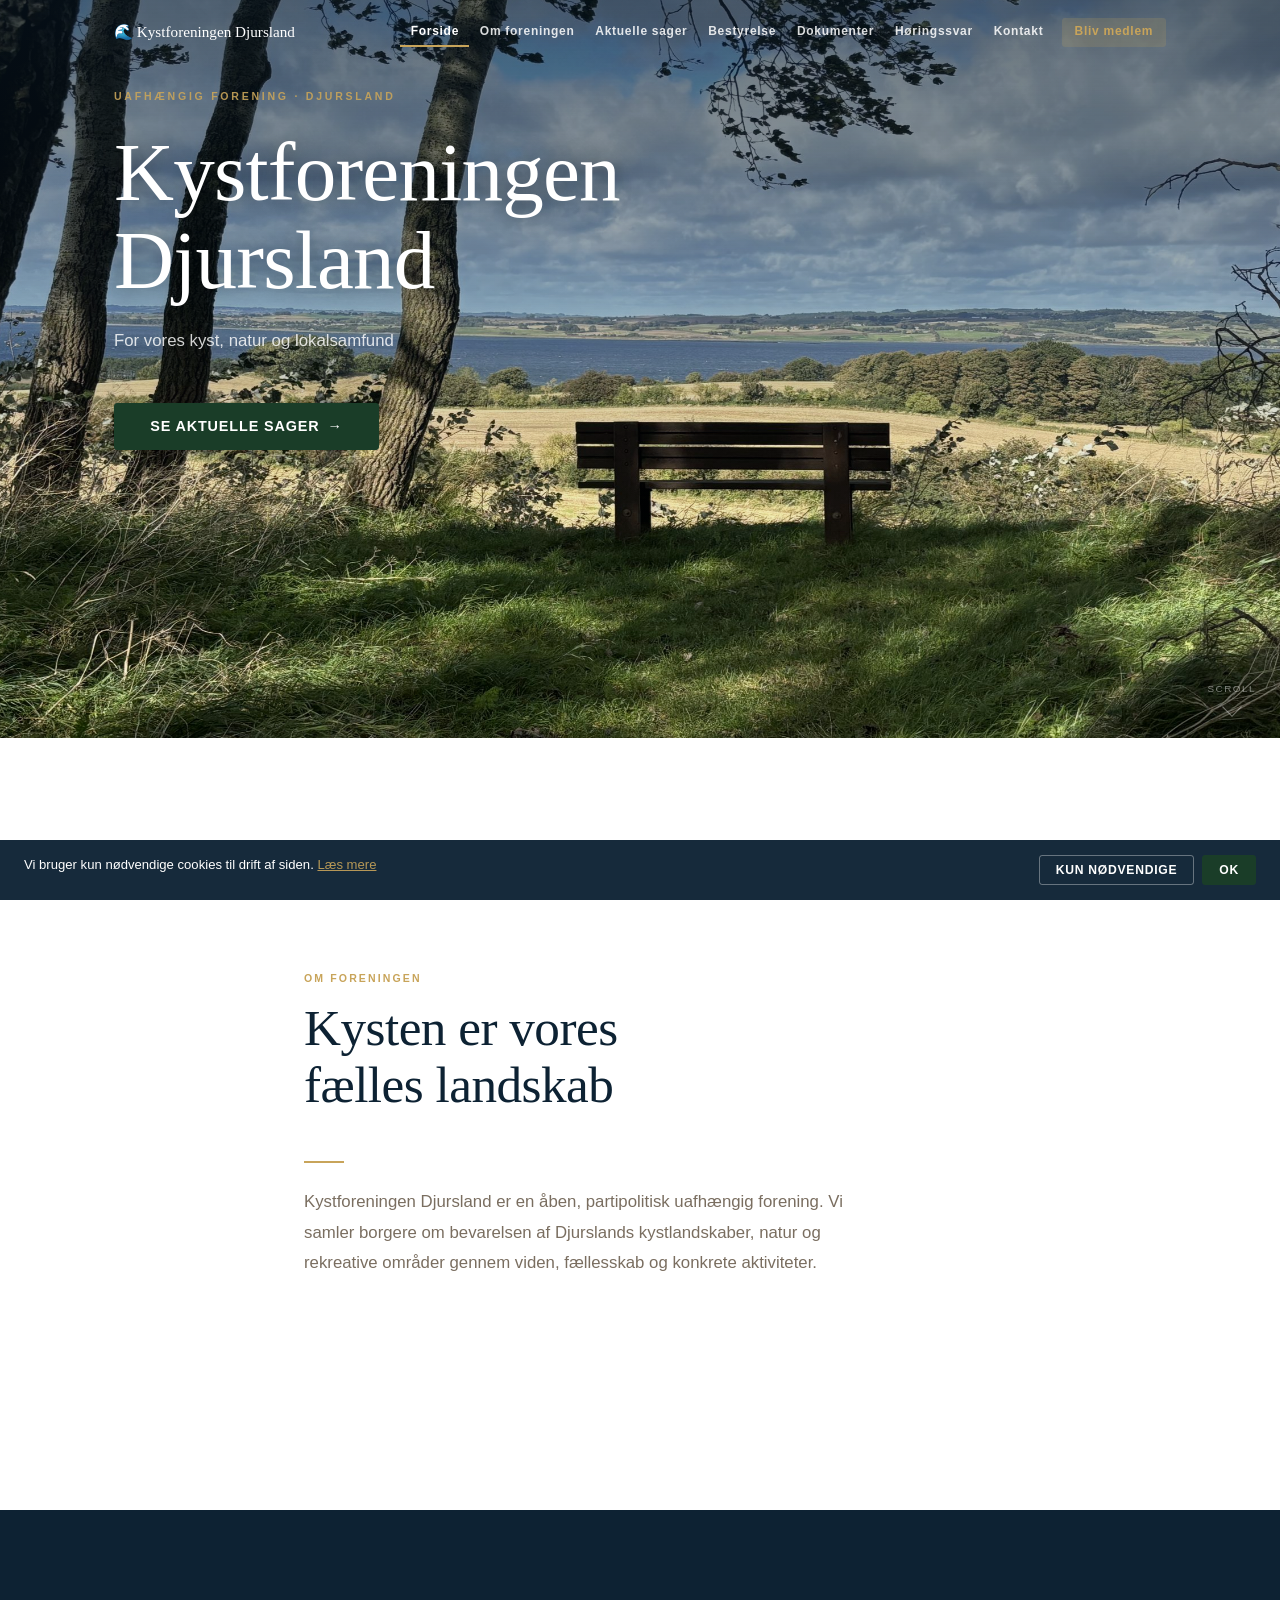
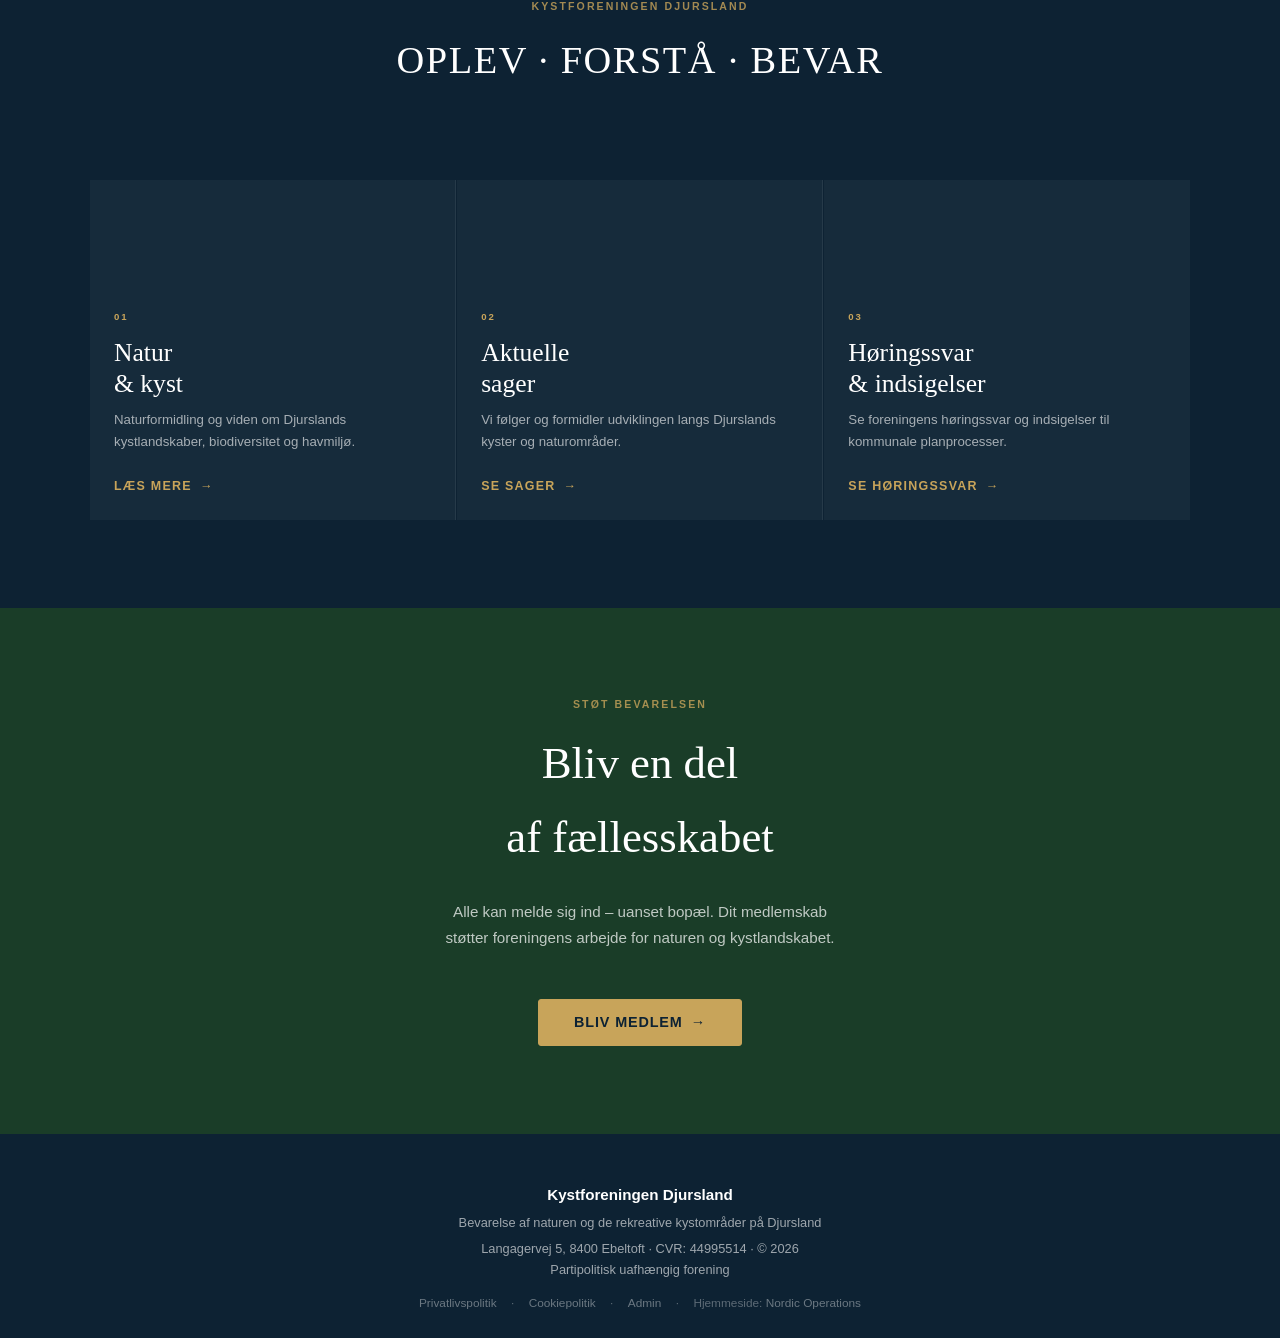
==== rc55/index.html @ f4994dec "Add files via upload" ====
<!DOCTYPE html>
<html lang="da">
<head>
  <meta charset="UTF-8">
  <meta name="viewport" content="width=device-width, initial-scale=1.0">
  <title>Kystforeningen Djursland – Bevar Djurslands kyster</title>
  <meta name="description" content="Kystforeningen Djursland arbejder for at bevare naturen og de rekreative kystområder på Djursland gennem folkeoplysning, fællesskab og konkrete aktiviteter.">
  <meta name="theme-color" content="#0d2233">
  <link rel="manifest" href="./manifest.json">
  <link rel="apple-touch-icon" href="./assets/icons/icon-192.png">
  <meta name="apple-mobile-web-app-capable" content="yes">
  <meta name="apple-mobile-web-app-status-bar-style" content="black-translucent">
  <meta name="apple-mobile-web-app-title" content="Kystforeningen">
  <meta property="og:title" content="Kystforeningen Djursland">
  <meta property="og:description" content="Bevarelse af naturen og de rekreative kystområder på Djursland">
  <meta property="og:image" content="assets/hero-kyst.jpg">
  <meta property="og:type" content="website">
  <script src="https://cdn.jsdelivr.net/npm/@supabase/supabase-js@2"></script>
  <link rel="stylesheet" href="css/styles.css">
</head>
<body>

<!-- UPDATE BANNER -->
<div id="update-banner" style="display:none;" role="alert" aria-live="polite">
  🔄 En ny version er klar –
  <button id="update-now" class="btn btn-sm btn-navy" style="padding:.3rem .8rem;margin-left:.4rem;">Opdater nu</button>
</div>

<!-- DEBUG BAR (kun DEBUG_MODE = true) -->
<div id="config-warn" style="display:none;" aria-hidden="true"></div>

<!-- ════════════════════════════════════════════
     NAVIGATION
════════════════════════════════════════════ -->
<nav id="nav" role="navigation" aria-label="Primær navigation">
  <div class="nav-inner">
    <a href="#" class="nav-logo" id="nav-logo" aria-label="Kystforeningen Djursland – forside">
      🌊 Kystforeningen Djursland
    </a>
    <ul id="nav-links" role="list">
      <li><button class="nav-btn" data-page="forside">Forside</button></li>
      <li><button class="nav-btn" data-page="om">Om foreningen</button></li>
      <li><button class="nav-btn" data-page="sager">Aktuelle sager</button></li>
      <li><button class="nav-btn" data-page="bestyrelse">Bestyrelse</button></li>
      <li><button class="nav-btn" data-page="gf">Dokumenter</button></li>
      <li><button class="nav-btn" data-page="hoeringssvar">Høringssvar</button></li>
      <li><button class="nav-btn" data-page="kontakt">Kontakt</button></li>
      <li><button class="nav-btn" data-page="medlem" style="margin-left:.5rem;background:rgba(200,164,90,.18);color:var(--c-gold);border-radius:3px;padding:.4rem .8rem;">Bliv medlem</button></li>
    </ul>
    <button class="hamburger" id="hamburger" aria-label="Åbn menu" aria-expanded="false">
      <span></span><span></span><span></span>
    </button>
  </div>
</nav>

<!-- ════════════════════════════════════════════
     FORSIDE
════════════════════════════════════════════ -->
<div id="page-forside" class="page active">

  <!-- HERO -->
  <section class="hero" aria-labelledby="hero-h1">
    <div class="hero-bg" role="img"
         aria-label="Bænk med udsigt over Randers Fjord og kystlandskabet på Djursland"></div>
    <div class="hero-overlay"></div>

    <div class="hero-content mw">
      <p class="hero-eyebrow">Uafhængig forening · Djursland</p>
      <h1 id="hero-h1" class="hero-title">
        <span>Kystforeningen</span>
        <span>Djursland</span>
      </h1>
      <p class="hero-sub">For vores kyst, natur og lokalsamfund</p>
      <div class="hero-cta">
        <button class="btn btn-primary btn-lg" data-goto="sager">
          Se aktuelle sager <span class="arrow">→</span>
        </button>
      </div>
    </div>

    <button class="hero-scroll-hint" id="hero-scroll" aria-label="Scroll ned">
      <span>Scroll</span>
      <div class="hero-scroll-chevron"></div>
    </button>
  </section>

  <!-- INTRO -->
  <section id="intro" aria-labelledby="intro-h2">
    <div class="mw-sm" style="padding: var(--sp-xl) var(--sp-md);">
      <p class="section-label">Om foreningen</p>
      <h2 id="intro-h2" class="intro-statement">
        Kysten er vores<br>fælles landskab
      </h2>
      <div class="section-rule"></div>
      <p class="intro-text">
        Kystforeningen Djursland er en åben, partipolitisk uafhængig forening.
        Vi samler borgere om bevarelsen af Djurslands kystlandskaber, natur og rekreative områder
        gennem viden, fællesskab og konkrete aktiviteter.
      </p>
    </div>
  </section>

  <!-- MØRKEBLÅ SEKTION: OPLEV · FORSTÅ · BEVAR -->
  <section class="dark-section" aria-label="Hvad vi tilbyder">
    <div class="dark-section-hdr">
      <p class="section-label">Kystforeningen Djursland</p>
      <div class="dark-tagline">OPLEV · FORSTÅ · BEVAR</div>
    </div>
    <div class="dark-frames">
      <div class="dark-frame" role="button" tabindex="0" data-goto="om"
           aria-label="Læs om natur og kyst">
        <div class="dark-frame-body">
          <div class="dark-frame-num">01</div>
          <div class="dark-frame-title">Natur<br>& kyst</div>
          <div class="dark-frame-text">
            Naturformidling og viden om Djurslands kystlandskaber, biodiversitet og havmiljø.
          </div>
          <div class="dark-frame-arrow">Læs mere</div>
        </div>
      </div>
      <div class="dark-frame" role="button" tabindex="0" data-goto="sager"
           aria-label="Aktuelle sager">
        <div class="dark-frame-body">
          <div class="dark-frame-num">02</div>
          <div class="dark-frame-title">Aktuelle<br>sager</div>
          <div class="dark-frame-text">
            Vi følger og formidler udviklingen langs Djurslands kyster og naturområder.
          </div>
          <div class="dark-frame-arrow">Se sager</div>
        </div>
      </div>
      <div class="dark-frame" role="button" tabindex="0" data-goto="hoeringssvar"
           aria-label="Høringssvar og indsigelser">
        <div class="dark-frame-body">
          <div class="dark-frame-num">03</div>
          <div class="dark-frame-title">Høringssvar<br>& indsigelser</div>
          <div class="dark-frame-text">
            Se foreningens høringssvar og indsigelser til kommunale planprocesser.
          </div>
          <div class="dark-frame-arrow">Se høringssvar</div>
        </div>
      </div>
    </div>
  </section>

  <!-- MEDLEMS-CTA -->
  <section class="member-cta" aria-labelledby="cta-h2">
    <div class="mw-xs">
      <p class="section-label">Støt bevarelsen</p>
      <h2 id="cta-h2" class="member-cta-title">
        Bliv en del<br>af fællesskabet
      </h2>
      <p class="member-cta-text">
        Alle kan melde sig ind – uanset bopæl.
        Dit medlemskab støtter foreningens arbejde for naturen og kystlandskabet.
      </p>
      <button class="btn btn-gold btn-lg" data-goto="medlem">
        Bliv medlem <span class="arrow">→</span>
      </button>
    </div>
  </section>

</div><!-- /page-forside -->

<!-- ════════════════════════════════════════════
     OM FORENINGEN
════════════════════════════════════════════ -->
<div id="page-om" class="page">
  <div class="page-hero">
    <div class="mw">
      <p class="section-label">Hvem er vi</p>
      <h1 class="page-hero-title">Om foreningen</h1>
    </div>
  </div>
  <div class="page-body">
    <div class="mw">
      <p style="max-width:640px;font-size:1rem;color:var(--c-stone);line-height:1.8;margin-bottom:var(--sp-lg);">
        Kystforeningen Djursland er en partipolitisk uafhængig forening.
        Vi arbejder for bevarelse af naturværdier, kystlandskaber og rekreative muligheder
        på Djursland — gennem oplysning, aktiviteter og åben dialog med borgerne.
      </p>
      <div style="background:var(--c-cream);padding:var(--sp-md) var(--sp-lg);margin-bottom:var(--sp-xl);border-left:3px solid var(--c-gold);max-width:440px;">
        <div style="font-size:.66rem;letter-spacing:.16em;text-transform:uppercase;color:var(--c-gold);font-weight:700;margin-bottom:.6rem;">Stamoplysninger</div>
        <div style="font-size:.88rem;color:var(--c-ink);line-height:1.9;">
          <strong>CVR:</strong> 44995514<br>
          <strong>Adresse:</strong> Langagervej 5, 8400 Ebeltoft<br>
          <strong>Hjemsted:</strong> Syddjurs Kommune<br>
          <strong>Stiftet:</strong> 25. juli 2024
        </div>
      </div>
      <div class="om-pillars">
        <div class="om-pillar">
          <div class="om-pillar-icon">🎯</div>
          <h4>Formål</h4>
          <p>Bevare naturen og kystlandskaberne til glæde for nuværende og kommende generationer.</p>
        </div>
        <div class="om-pillar">
          <div class="om-pillar-icon">📚</div>
          <h4>Folkeoplysning</h4>
          <p>Foredrag, vandringer, borgermøder og formidling af viden om natur, miljø og planlægning.</p>
        </div>
        <div class="om-pillar">
          <div class="om-pillar-icon">👥</div>
          <h4>Fællesskab</h4>
          <p>Åben for alle borgere. Stemmeret og indflydelse på generalforsamlingen.</p>
        </div>
        <div class="om-pillar">
          <div class="om-pillar-icon">⚖️</div>
          <h4>Uafhængig</h4>
          <p>Ingen partipolitiske eller kommercielle bindinger. Vi taler naturens og borgernes sag.</p>
        </div>
        <div class="om-pillar">
          <div class="om-pillar-icon">🤝</div>
          <h4>Borgerinddragelse</h4>
          <p>Vi formidler om planprocesser og inddrager borgerne i demokratisk dialog.</p>
        </div>
        <div class="om-pillar">
          <div class="om-pillar-icon">🌿</div>
          <h4>Naturformidling</h4>
          <p>Vi formidler viden om Djurslands kystlandskaber, biodiversitet og havmiljø.</p>
        </div>
      </div>
    </div>
  </div>
</div>

<!-- ════════════════════════════════════════════
     AKTIVITETER
════════════════════════════════════════════ -->
<div id="page-aktiviteter" class="page">
  <div class="page-hero">
    <div class="mw">
      <p class="section-label">Hvad sker der</p>
      <h1 class="page-hero-title">Aktiviteter</h1>
    </div>
  </div>
  <div class="page-body">
    <div class="mw-sm">
      <p style="font-size:.88rem;color:var(--c-muted);margin-bottom:var(--sp-lg);">
        Alle arrangementer er åbne for medlemmer og interesserede borgere.
        Tilmelding ikke nødvendig, medmindre andet er angivet.
      </p>
      <div class="ak-list" id="ak-list">
        <p class="text-muted">Henter aktiviteter…</p>
      </div>
    </div>
  </div>
</div>

<!-- ════════════════════════════════════════════
     AKTUELLE SAGER
════════════════════════════════════════════ -->
<div id="page-sager" class="page">
  <div class="page-hero">
    <div class="mw">
      <p class="section-label">Vi følger sagerne</p>
      <h1 class="page-hero-title">Aktuelle sager</h1>
    </div>
  </div>
  <div class="page-body">
    <div class="mw">
      <div class="sag-note" role="note">
        Vi formidler offentligt tilgængeligt materiale om sager der berører Djurslands
        kyster og natur. Foreningen er ikke kampagneorganisation – vi oplyser og inddrager borgerne.
      </div>

      <!-- DE TRE SAGER -->
      <div class="sag-grid-3" id="sag-grid">

        <!-- SAG 1: VOSNÆS -->
        <div class="sag-kort-3">
          <img class="sag-kort-img" src="assets/vosnæs-vindmoeller.jpg"
               alt="Luftfoto af vindmøller langs kysten ved Djursland – Vosnæs-sagen">
          <div class="sag-kort-3-body">
            <div class="sag-status-badge">Igangværende</div>
            <h3>Vosnæs – vindmøller ved kysten</h3>
            <p>Planer om opstilling af kæmpevindmøller ved Vosnæs berører kystlandskabet og udsigten fra land og hav.</p>
            <button class="btn-laes-sag" data-sag="vosnæs" aria-expanded="false">Læs hele sagen</button>
          </div>
          <div class="sag-detalje" id="sag-vosnæs">
            <div class="sag-tabs" role="tablist">
              <button class="sag-tab aktiv" data-tab="vosnæs-baggrund">Baggrund</button>
              <button class="sag-tab" data-tab="vosnæs-nyt">Seneste nyt</button>
              <button class="sag-tab" data-tab="vosnæs-arbejde">Vores arbejde</button>
              <button class="sag-tab" data-tab="vosnæs-dok">Dokumenter</button>
              <button class="sag-tab" data-tab="vosnæs-presse">Presse</button>
              <button class="sag-tab" data-tab="vosnæs-kom">Kommunale kilder</button>
            </div>
            <div class="sag-tab-panel aktiv" id="vosnæs-baggrund">
              <p>Syddjurs Kommune behandler planerne om opstilling af nye kæmpevindmøller ved Ebeltoft Færgehavn og i det kystnære område ved Vosnæs på Djursland. Møllerne er planlagt til at være 150 meter høje og vil ændre kystlandskabets karakter markant.</p>
              <p>Planerne er en del af Kommuneplan 2024 og berører punkt 1.1.T2, som reserverer arealer til tekniske anlæg i det kystnære område.</p>
            </div>
            <div class="sag-tab-panel" id="vosnæs-nyt">
              <div class="sag-nyt-item">
                <span class="sag-nyt-dato">22. oktober 2026</span>
                <strong>Minister ophæver Syddjurs' planveto – Aarhus kan vedtage vindmølleplan</strong>
                <p>Minister for byer og landdistrikter Signe Munk (SF) har truffet afgørelse i sagen om planveto mod Aarhus Kommunes lokalplan for vindmøller ved Vosnæs. Ministeren ophæver Syddjurs Kommunes veto og åbner dermed for, at Aarhus kan vedtage lokalplanen. Borgmester Michael Harregaard Stegger (S, Syddjurs) betegner afgørelsen som "dybt skuffende" og oplyser, at kommunen vil vurdere sine videre muligheder. Kilde: <a href="https://dinavis.dk/politik/ECE19762672/minister-har-afgjort-betaendt-sag-om-150-meter-hoeje-vindmoeller-ved-kommunegraense/" target="_blank" rel="noopener">Din Avis, 22. oktober 2026</a></p>
              </div>
              <div class="sag-nyt-item">
                <span class="sag-nyt-dato">Marts 2026</span>
                <strong>Ministerens afgørelse udskudt på ubestemt tid</strong>
                <p>Energi-, byer- og landdistriktsminister Morten Dahlin (V) skulle efter planen have truffet afgørelse i plan-veto-sagen efter vinterferien 2026. Afgørelsen blev udskudt på ubestemt tid, fordi et folketingsvalg blev udskrevet. Sagen overgik til den nye minister efter regeringsskiftet.</p>
              </div>
              <div class="sag-nyt-item">
                <span class="sag-nyt-dato">August 2025</span>
                <strong>784 høringssvar – behandling afventer politisk behandling</strong>
                <p>Den offentlige høring om Lokalplan 1237 afsluttedes den 14. august 2025 med 784 indsendte svar. Teknik og Miljø (Aarhus) har udarbejdet et resumé, men offentliggørelse afventer, at politikerne har haft sagen til behandling.</p>
              </div>
              <div class="sag-nyt-item">
                <span class="sag-nyt-dato">Juli 2025</span>
                <strong>Syddjurs Kommune nedlægger planveto</strong>
                <p>Syddjurs Kommune nedlagde i juli 2025 veto mod Aarhus Kommunes lokalplan for vindmøllerne ved Vosnæs. Vetoretten medfører, at sagen skal afgøres af ministeren for by og landdistrikter. Kommunerne afholdt mæglingsmøde, men nåede ikke til enighed.</p>
              </div>
              <p style="font-size:.82rem;color:var(--c-muted);margin-top:var(--sp-sm);border-left:3px solid var(--c-gold);padding-left:.75rem;">
                Kilde: <a href="https://deltag.aarhus.dk/project/vindmoeller-ved-vosnaes" target="_blank" rel="noopener">Aarhus Kommune – Deltag</a> · <a href="https://dinavis.dk/samfund/ECE19076668/valget-udskyder-afgoerelse-i-betaendt-vindmoellekrig-paa-ubestemt-tid/" target="_blank" rel="noopener">Din Avis, 5. marts 2026</a> · <a href="https://dinavis.dk/politik/ECE19762672/minister-har-afgjort-betaendt-sag-om-150-meter-hoeje-vindmoeller-ved-kommunegraense/" target="_blank" rel="noopener">Din Avis, 22. oktober 2026</a>
              </p>
            </div>
            <div class="sag-tab-panel" id="vosnæs-arbejde">
              <p>Kystforeningen Djursland indsendte høringssvar i januar 2025 med indsigelse mod de planlagte vindmøller ved Ebeltoft Færgehavn. Vi argumenterede for, at de høje møller vil ødelægge det åbne kystlandskab og forringe de rekreative og visuelle kvaliteter i området.</p>
            </div>
            <div class="sag-tab-panel" id="vosnæs-dok">
              <h4>Høringssvar</h4>
              <a href="assets/documents/hoeringssvar/hoeringssvar-vindmoeller-faergehavnen-2025.pdf"
                 target="_blank" rel="noopener" class="dok-row" style="border:1px solid var(--c-border);margin-bottom:.4rem;">
                <span class="icon">📋</span>
                <div class="info"><strong>Høringssvar – Kæmpevindmøller ved Ebeltoft Færgehavn</strong><span>Januar 2025 · Kommuneplan 2024</span></div>
                <span class="dl">⬇</span>
              </a>
            </div>
            <div class="sag-tab-panel" id="vosnæs-presse">
              <p style="font-size:.78rem;color:var(--c-muted);margin-bottom:var(--sp-sm);border-left:3px solid var(--c-border);padding-left:.75rem;">Artiklerne herunder er eksterne mediers egne tekster og repræsenterer ikke Kystforeningens holdning.</p>
              <a href="https://dinavis.dk/politik/ECE19762672/minister-har-afgjort-betaendt-sag-om-150-meter-hoeje-vindmoeller-ved-kommunegraense/" target="_blank" rel="noopener" class="presse-kort">
                <div class="presse-kilde">Din Avis · 22. oktober 2026</div>
                <div class="presse-overskrift">Minister har afgjort betændt sag om 150 meter høje vindmøller ved kommunegrænse</div>
                <div class="presse-beskr">Signe Munk (SF) ophæver Syddjurs Kommunes planveto. Aarhus kan nu vedtage lokalplan for vindmøller ved Vosnæs. Borgmester Michael Harregaard Stegger (S) er dybt skuffet og vurderer videre muligheder.</div>
                <div class="presse-laes">Læs artiklen hos Din Avis ↗</div>
              </a>
              <a href="https://dinavis.dk/debat/ECE19763418/taet-paa-dig-lige-nu/" target="_blank" rel="noopener" class="presse-kort">
                <div class="presse-kilde">Din Avis – Debatindlæg · 23. oktober 2026</div>
                <div class="presse-overskrift">Venstre efter Vosnæs-udmelding: »Det er menneskers hjem og lokalsamfund, der bliver ødelagt«</div>
                <div class="presse-beskr">Jørgen Rosengren (V) citerer Gert Bjerregaard i reaktion på ministerens ophævelse af planvetoen. <em>(Artiklen kan kræve abonnement.)</em></div>
                <div class="presse-laes">Læs debatindlægget hos Din Avis ↗</div>
              </a>
              <a href="https://dinavis.dk/debat/ECE19763125/ministeren-har-tilsidesat-syddjurs-aarhus-kan-stadig-sige-nej/" target="_blank" rel="noopener" class="presse-kort">
                <div class="presse-kilde">Din Avis – Debatindlæg · Oktober 2026</div>
                <div class="presse-overskrift">Ministeren har tilsidesat Syddjurs – Aarhus kan stadig sige nej</div>
                <div class="presse-laes">Læs debatindlægget hos Din Avis ↗</div>
              </a>
              <a href="https://dinavis.dk/samfund/ECE19765492/minister-reagerer-paa-kritik-af-vindmoelleafgoerelse-kan-ikke-goere-alle-tilfredse/" target="_blank" rel="noopener" class="presse-kort">
                <div class="presse-kilde">Din Avis · Oktober 2026</div>
                <div class="presse-overskrift">Minister reagerer på kritik af vindmølleafgørelse: Kan ikke gøre alle tilfredse</div>
                <div class="presse-laes">Læs artiklen hos Din Avis ↗</div>
              </a>
              <a href="https://dinavis.dk/debat/ECE19767306/vi-skal-vaelge-de-rigtige-steder-til-groen-energi/" target="_blank" rel="noopener" class="presse-kort">
                <div class="presse-kilde">Din Avis – Debatindlæg · Oktober 2026</div>
                <div class="presse-overskrift">Vi skal vælge de rigtige steder til grøn energi</div>
                <div class="presse-laes">Læs debatindlægget hos Din Avis ↗</div>
              </a>
              <a href="https://dinavis.dk/debat/ECE19767316/studstrupvaerket-og-hoejhuse-er-ok-men-tre-vindmoeller-er-for-meget/" target="_blank" rel="noopener" class="presse-kort">
                <div class="presse-kilde">Din Avis – Debatindlæg · Oktober 2026</div>
                <div class="presse-overskrift">Studstrupværket og højhuse er ok, men tre vindmøller er for meget</div>
                <div class="presse-laes">Læs debatindlægget hos Din Avis ↗</div>
              </a>
              <a href="https://dinavis.dk/debat/ECE19644723/praemissen-er-brudt-nu-kan-aarhus-afslutte-17-aars-vindmoellekonflikt/" target="_blank" rel="noopener" class="presse-kort">
                <div class="presse-kilde">Din Avis – Debatindlæg · Oktober 2026</div>
                <div class="presse-overskrift">Præmissen er brudt – nu kan Aarhus afslutte 17 års vindmøllekonflikt</div>
                <div class="presse-laes">Læs debatindlægget hos Din Avis ↗</div>
              </a>
              <a href="https://dinavis.dk/politik/ECE19140264/naar-vindmoeller-bliver-valgkampsvaluta-i-slutspurten/" target="_blank" rel="noopener" class="presse-kort">
                <div class="presse-kilde">Din Avis · Oktober 2026</div>
                <div class="presse-overskrift">Når vindmøller bliver valgkampsvaluta i slutspurten</div>
                <div class="presse-laes">Læs artiklen hos Din Avis ↗</div>
              </a>
            </div>
            <div class="sag-tab-panel" id="vosnæs-kom">
              <p style="font-size:.84rem;color:var(--c-muted);margin-bottom:var(--sp-sm);">
                Officielle kommunale og myndighedskilder om planerne for vindmøller ved Vosnæs/Ebeltoft Færgehavn.
              </p>
              <a href="https://aabendagsorden.syddjurs.dk"
                 target="_blank" rel="noopener" class="presse-kort" style="border-color:var(--c-ocean);">
                <div class="presse-kilde" style="color:var(--c-ocean);">Syddjurs Kommune</div>
                <div class="presse-overskrift">Åben Indsigt – politiske dagsordener og referater</div>
                <div class="presse-beskr">Kommunens åbne portal med dagsordener, referater og bilag fra byråd og udvalg, herunder behandling af vindmøllesagen.</div>
                <div class="presse-laes">Gå til Åben Indsigt ↗</div>
              </a>
              <a href="https://www.syddjurs.dk/politik-og-indflydelse/hoeringer-og-afgoerelser"
                 target="_blank" rel="noopener" class="presse-kort" style="border-color:var(--c-ocean);">
                <div class="presse-kilde" style="color:var(--c-ocean);">Syddjurs Kommune</div>
                <div class="presse-overskrift">Høringer og afgørelser</div>
                <div class="presse-beskr">Kommunens høringsportal med offentlige høringer, herunder Kommuneplan 2024 og vindmølleplanen (punkt 1.1.T2).</div>
                <div class="presse-laes">Gå til høringer ↗</div>
              </a>
            </div>
          </div>
        </div>

        <!-- SAG 2: DRÅBY -->
        <div class="sag-kort-3">
          <img class="sag-kort-img" src="assets/draaby-sommerhus.jpg"
               alt="Luftfoto af stort moderne sommerhus i klitter ved kysten – Dråby, Djursland">
          <div class="sag-kort-3-body">
            <div class="sag-status-badge">Under behandling</div>
            <h3>Dråby – sommerhusområde og store sommerhuse</h3>
            <p>Et nyt sommerhusområde med op til 108 store partyhuse ved Dråby strand rejser spørgsmål om trafik, adgang og kystpåvirkning.</p>
            <button class="btn-laes-sag" data-sag="draby" aria-expanded="false">Læs hele sagen</button>
          </div>
          <div class="sag-detalje" id="sag-draby">
            <div class="sag-tabs" role="tablist">
              <button class="sag-tab aktiv" data-tab="draby-baggrund">Baggrund</button>
              <button class="sag-tab" data-tab="draby-nyt">Seneste nyt</button>
              <button class="sag-tab" data-tab="draby-arbejde">Vores arbejde</button>
              <button class="sag-tab" data-tab="draby-presse">Presse</button>
              <button class="sag-tab" data-tab="draby-kom">Kommunale kilder</button>
            </div>
            <div class="sag-tab-panel aktiv" id="draby-baggrund">
              <p>Der er planer om et nyt sommerhusområde ved Dråby strand syd for Ebeltoft med op til 108 store sommerhuse – i folkemunde kaldet "partyhuse" på grund af størrelsen. Husene forventes at ligge i op til to etager og har en størrelse, der langt overstiger det typiske sommerhus.</p>
              <p>Sagen rejser spørgsmål om trafikbelastning på de smalle veje, offentlig adgang til kysten og påvirkningen af det lokale miljø og nabolag.</p>
            </div>
            <div class="sag-tab-panel" id="draby-nyt">
              <div class="sag-nyt-item">
                <span class="sag-nyt-dato">September 2026</span>
                <strong>Lokalplanforslag sendt i 8 ugers offentlig høring</strong>
                <p>Syddjurs Byråd har sendt et lokalplanforslag i offentlig høring, der åbner for et nyt sommerhusområde ved Dråby Strand med op til 108 sommerhuse på ca. 16 hektar ca. 2 km øst for Dråby. Hvert hus kan være op til 180 m² med op til 50 m² sekundær bebyggelse. Husene placeres i spredte byggefelter med fælles grønne arealer imellem.</p>
                <p>Byrådet vedtog at sende forslaget i høring med 21 stemmer for og 6 imod. SF, Enhedslisten, Radikale Venstre og Alternativet stemte imod i dets nuværende form med henvisning til natur, miljø, lokalt nærmiljø og trafikforhold.</p>
              </div>
              <div class="sag-nyt-item">
                <span class="sag-nyt-dato">2. november 2026</span>
                <strong>Borgermøde om lokalplanforslaget</strong>
                <p>Syddjurs Kommune afholder borgermøde om lokalplanforslaget den 2. november 2026. Borgerne opfordres til at deltage i den 8 ugers offentlige høring og fremsende bemærkninger.</p>
              </div>
              <div class="sag-nyt-item">
                <span class="sag-nyt-dato">Miljøscreening</span>
                <strong>Ingen fuld miljørapport</strong>
                <p>Kommunens miljøscreening konkluderede, at planen ikke forventes at medføre væsentlig påvirkning af miljøet. Der udarbejdes derfor ikke en fuld miljøvurdering. Spildevandsløsning er under bearbejdning – byrådet stemte for at administrationens redegørelse revideres, inden planen offentliggøres endeligt.</p>
              </div>
              <p style="font-size:.82rem;color:var(--c-muted);margin-top:var(--sp-sm);">
                Kilde: <a href="https://dansk-byudvikling.dk/plan-for-over-100-store-sommerhuse-sendes-i-hoering/" target="_blank" rel="noopener">Dansk Byudvikling, 21. september 2026</a>
              </p>
            </div>
            <div class="sag-tab-panel" id="draby-arbejde">
              <p>Kystforeningen Djursland følger planprocessen og formidler offentligt tilgængeligt materiale. Vi er opmærksomme på sagens potentielle konsekvenser for kystadgang, trafik og landskab og vil deltage i relevante høringer.</p>
            </div>
            <div class="sag-tab-panel" id="draby-presse">
              <p style="font-size:.78rem;color:var(--c-muted);margin-bottom:var(--sp-sm);font-style:italic;">
                Artiklerne herunder er eksterne mediers egne tekster og repræsenterer ikke Kystforeningens holdning.
              </p>
              <a href="https://dansk-byudvikling.dk/plan-for-over-100-store-sommerhuse-sendes-i-hoering/"
                 target="_blank" rel="noopener noreferrer" class="presse-kort">
                <div class="presse-kilde">Dansk Byudvikling · 21. september 2026</div>
                <div class="presse-overskrift">Plan for over 100 store sommerhuse sendes i høring</div>
                <div class="presse-beskr">Artiklen gennemgår Syddjurs Kommunes lokalplanforslag for et nyt sommerhusområde ved Dråby Strand med op til 108 sommerhuse. Belyser byrådsbehandlingen, de politiske stemmer imod, spildevandsdiskussionen og borgermødet den 2. november 2026.</div>
                <div class="presse-laes">Læs artiklen hos Dansk Byudvikling ↗</div>
              </a>
              <a href="https://dinavis.dk/samfund/ECE19625402/nu-er-nyt-sommerhusomraade-ved-draaby-paa-vej/"
                 target="_blank" rel="noopener" class="presse-kort">
                <div class="presse-kilde">Din Avis</div>
                <div class="presse-overskrift">Nu er nyt sommerhusområde ved Dråby på vej</div>
                <div class="presse-beskr">Artikel om planerne for det nye sommerhusområde ved Dråby strand med op til 108 store sommerhuse.</div>
                <div class="presse-laes">Læs artiklen ↗</div>
              </a>
              <a href="https://dinavis.dk/debat/ECE19615092/jeg-baade-frygter-og-forventer-de-108-kaempe-partyhuse/"
                 target="_blank" rel="noopener" class="presse-kort">
                <div class="presse-kilde">Din Avis – Debat</div>
                <div class="presse-overskrift">»Jeg både frygter og forventer de 108 kæmpe-partyhuse«</div>
                <div class="presse-beskr">Læsere og lokale udtaler sig om de planlagte store sommerhuse ved Dråby.</div>
                <div class="presse-laes">Læs artiklen ↗</div>
              </a>
              <a href="https://dinavis.dk/politik/ECE19650691/byraadet-sender-omstridt-sommerhusplan-i-hoering-trods-uklarhed-om-spildevand/"
                 target="_blank" rel="noopener" class="presse-kort">
                <div class="presse-kilde">Din Avis · 17. september 2026</div>
                <div class="presse-overskrift">Byrådet sender omstridt sommerhusplan i høring trods uklarhed om spildevand</div>
                <div class="presse-beskr">Syddjurs Byråd vedtog 17. september 2026 med 21 stemmer mod 6 at sende Lokalplan 474 for 108 sommerhuse ved Dråby Strand i offentlig høring. Uklarhed om spildevandsafledning afventede statslig vejledning. Borgermøde afholdes 2. november 2026. Forfatter: Anne Frank Henriksen.</div>
                <div class="presse-laes">Læs artiklen hos Din Avis ↗</div>
              </a>
              <a href="https://www.tv2ostjylland.dk/syddjurs/er-naturen-eller-turismen-vigtigst-c58b7"
                 target="_blank" rel="noopener" class="presse-kort">
                <div class="presse-kilde">TV2 Østjylland · Oktober 2026</div>
                <div class="presse-overskrift">Strid om nye sommerhuse: Er naturen eller turismen vigtigst?</div>
                <div class="presse-beskr">TV2 Østjylland belyser den politiske strid om sommerhusplanerne ved Dråby Strand. Leif Krabbe ønsker miljøvurdering, SF er imod projektet, Konservative støtter. Forfatter: Anne Marie Stoustrup Petersen.</div>
                <div class="presse-laes">Læs artiklen hos TV2 Østjylland ↗</div>
              </a>
              <a href="https://www.tv2ostjylland.dk/syddjurs/thorkild-vil-ikke-have-kaempesommerhuse-i-baghaven-f7086"
                 target="_blank" rel="noopener" class="presse-kort">
                <div class="presse-kilde">TV2 Østjylland · Oktober 2026</div>
                <div class="presse-overskrift">Thorkild vil ikke have kæmpesommerhuse i baghaven</div>
                <div class="presse-beskr">Thorkild Hansen (80 år), der har boet i området i over 50 år, deltog i dialogmøde om planerne og er imod de store sommerhuse. Byrådsmedlem Kasper Kolstrup Møller (K) er for projektet. Forfattere: Sebastian Høeg Lerhøj Wiis &amp; Anne Marie Stoustrup Petersen.</div>
                <div class="presse-laes">Læs artiklen hos TV2 Østjylland ↗</div>
              </a>
              <a href="https://dinavis.dk/debat/ECE19697601/vi-mangler-fakta-om-store-sommerhusplaner-ved-draaby-strand/"
                 target="_blank" rel="noopener" class="presse-kort">
                <div class="presse-kilde">Din Avis – Debatindlæg · Oktober 2026</div>
                <div class="presse-overskrift">Vi mangler fakta om store sommerhusplaner ved Dråby Strand</div>
                <div class="presse-laes">Læs debatindlægget hos Din Avis ↗</div>
              </a>
              <a href="https://dinavis.dk/debat/ECE19660360/lokalplanforslag-474-ny-sommerhusby-ved-draaby-strand-er-en-ommer/"
                 target="_blank" rel="noopener" class="presse-kort">
                <div class="presse-kilde">Din Avis – Debatindlæg · Oktober 2026</div>
                <div class="presse-overskrift">Lokalplanforslag 474: Ny sommerhusby ved Dråby Strand er en ommer</div>
                <div class="presse-laes">Læs debatindlægget hos Din Avis ↗</div>
              </a>
            </div>
            <div class="sag-tab-panel" id="draby-kom">
              <p style="font-size:.84rem;color:var(--c-muted);margin-bottom:var(--sp-sm);">
                Officielle kommunale kilder om planerne for sommerhusområdet ved Dråby strand.
              </p>
              <a href="https://www.syddjurs.dk/borger/bolig-og-byggeri/lokalplaner"
                 target="_blank" rel="noopener" class="presse-kort" style="border-color:var(--c-ocean);">
                <div class="presse-kilde" style="color:var(--c-ocean);">Syddjurs Kommune</div>
                <div class="presse-overskrift">Lokalplaner – Syddjurs Kommune</div>
                <div class="presse-beskr">Kommunens oversigt over lokalplaner, herunder forslag der berører sommerhusområder ved Dråby. Søg på Lokalplanforslag 472.</div>
                <div class="presse-laes">Gå til lokalplaner ↗</div>
              </a>
              <a href="https://aabendagsorden.syddjurs.dk"
                 target="_blank" rel="noopener" class="presse-kort" style="border-color:var(--c-ocean);">
                <div class="presse-kilde" style="color:var(--c-ocean);">Syddjurs Kommune</div>
                <div class="presse-overskrift">Åben Indsigt – politiske dagsordener og referater</div>
                <div class="presse-beskr">Kommunens åbne portal med dagsordener og referater fra byråd og udvalg, herunder behandling af Dråby-sagen.</div>
                <div class="presse-laes">Gå til Åben Indsigt ↗</div>
              </a>
            </div>
          </div>
        </div>

        <!-- SAG 3: GROBUND -->
        <div class="sag-kort-3">
          <img class="sag-kort-img" src="assets/grobund-kyst.jpg"
               alt="Luftfoto af kyststrækning med skov og strand – Ålerne ved Ebeltoft, Grobund-sagen">
          <div class="sag-kort-3-body">
            <div class="sag-status-badge">Igangværende</div>
            <h3>Grobund – bebyggelse ved Ålerne, Ebeltoft</h3>
            <p>Planer om en ny landsby ved Ålerne ved Ebeltoft Færgehavn har mødt massiv modstand. Sagen følges tæt af foreningen.</p>
            <button class="btn-laes-sag" data-sag="grobund" aria-expanded="false">Læs hele sagen</button>
          </div>
          <div class="sag-detalje" id="sag-grobund">
            <div class="sag-tabs" role="tablist">
              <button class="sag-tab aktiv" data-tab="grobund-baggrund">Baggrund</button>
              <button class="sag-tab" data-tab="grobund-nyt">Seneste nyt</button>
              <button class="sag-tab" data-tab="grobund-arbejde">Vores arbejde</button>
              <button class="sag-tab" data-tab="grobund-dok">Dokumenter</button>
              <button class="sag-tab" data-tab="grobund-presse">Presse</button>
              <button class="sag-tab" data-tab="grobund-kom">Kommunale kilder</button>
            </div>
            <div class="sag-tab-panel aktiv" id="grobund-baggrund">
              <p>Syddjurs Kommune har planer om at udlægge et areal på 65 ha ved Ålerne – fra Tolløkke Skoven til Færgehavnen – til en landsby for det alternative samfund Grobund. Arealet ligger i det kystnære område og er i dag åbent naturlandskab med store rekreative og landskabelige værdier.</p>
              <p>Foreningen blev stiftet i juli 2024 som direkte reaktion på disse planer og har siden fulgt sagen tæt og afgivet adskillige høringssvar og indsigelser.</p>
              <p>Kommunen sendte de 5,5 ha jord i offentligt udbud i maj 2024. Fonden Gældfri har forhandlet med kommunen om arealet. Helhedsplanen for Ålerne blev vedtaget af byrådet i sommeren 2025, men har ingen juridisk bindende virkning og giver ikke ret til at bygge.</p>
            </div>
            <div class="sag-tab-panel" id="grobund-nyt">
              <p><strong>August 2026:</strong> Grobund ansøger om fornyelse og udvidelse af dispensationen fra Lokalplan 140 for ejendommen Kaarsbergsvej 2. Foreningen indsendte indsigelse.</p>
              <p><strong>Juni 2026:</strong> Lokalplanprocessen udsat til 4. kvartal 2026. Uenighed om spildevandsløsning fortsætter.</p>
              <p><strong>April 2026:</strong> Dialogen mellem kommunen og Grobund viser stor uenighed om håndtering af spildevand og "humane gødning". Kommunen gør opmærksom på ulovlighed.</p>
              <p><strong>2025:</strong> Helhedsplanen for Ålerne vedtages af et enigt byråd i sommeren 2025. Den er juridisk ikke bindende.</p>
            </div>
            <div class="sag-tab-panel" id="grobund-arbejde">
              <p>Foreningen har siden sin stiftelse i juli 2024 arbejdet aktivt med Grobund-sagen. Vi formidler offentligt tilgængeligt materiale, følger planprocessen tæt og afgiver høringssvar og indsigelser ved alle relevante høringer.</p>
              <p>Vi har varslet byrådsmedlemmerne om personligt erstatningsansvar ved ulovlig tilsidesættelse af udbudsregler, og vi opfordrer løbende borgerne til selv at afgive høringssvar.</p>
            </div>
            <div class="sag-tab-panel" id="grobund-dok">
              <h4>Høringssvar</h4>
              <a href="assets/documents/hoeringssvar/hoeringssvar-bosetning-aalerne-2024.pdf"
                 target="_blank" rel="noopener" class="dok-row" style="border:1px solid var(--c-border);margin-bottom:.4rem;">
                <span class="icon">📋</span>
                <div class="info"><strong>Nej til yderligere bosætning ved Ålerne</strong><span>29. juni 2024 · Foreningens første høringssvar</span></div>
                <span class="dl">⬇</span>
              </a>
              <a href="assets/documents/hoeringssvar/hoeringssvar-grobund-kommuneplan-2025.pdf"
                 target="_blank" rel="noopener" class="dok-row" style="border:1px solid var(--c-border);margin-bottom:.4rem;">
                <span class="icon">📋</span>
                <div class="info"><strong>Høringssvar – Grobund og Kommuneplan 2024</strong><span>5. januar 2025</span></div>
                <span class="dl">⬇</span>
              </a>
              <h4>Indsigelser</h4>
              <a href="assets/documents/indsigelser/indsigelse-dispensation-kaarsbergsvej-2026.pdf"
                 target="_blank" rel="noopener" class="dok-row" style="border:1px solid var(--c-border);margin-bottom:.4rem;">
                <span class="icon">📋</span>
                <div class="info"><strong>Indsigelse – Dispensation Kaarsbergsvej 2</strong><span>August 2026 · Sagsnr. 25/22279</span></div>
                <span class="dl">⬇</span>
              </a>
            </div>
            <div class="sag-tab-panel" id="grobund-presse">
              <p style="font-size:.78rem;color:var(--c-muted);margin-bottom:var(--sp-sm);font-style:italic;">
                Artiklerne herunder er eksterne mediers egne tekster og repræsenterer ikke Kystforeningens holdning.
              </p>
              <a href="https://dinavis.dk/samfund/ECE17500943/borgmester-moedes-med-kritikere-af-grobund-hvorfor-stoetter-du-et-usolidarisk-parallelsamfund/"
                 target="_blank" rel="noopener" class="presse-kort">
                <div class="presse-kilde">Din Avis</div>
                <div class="presse-overskrift">Borgmester mødes med kritikere af Grobund: Hvorfor støtter du et usolidarisk parallelsamfund?</div>
                <div class="presse-beskr">Artikel om mødet mellem borgmesteren og kritikere af planerne om en ny landsby ved Ålerne.</div>
                <div class="presse-laes">Læs artiklen ↗</div>
              </a>
              <a href="https://dinavis.dk/samfund/ECE16450014/explainer-spildevandsprop-forhindrer-grobund-i-at-lave-landsby/"
                 target="_blank" rel="noopener" class="presse-kort">
                <div class="presse-kilde">Din Avis</div>
                <div class="presse-overskrift">Explainer: Spildevandsprop forhindrer Grobund i at lave landsby</div>
                <div class="presse-beskr">Forklaring af den centrale tekniske hindring for Grobunds planer: spildevandshåndtering i kystnært område.</div>
                <div class="presse-laes">Læs artiklen ↗</div>
              </a>
            </div>
            <div class="sag-tab-panel" id="grobund-kom">
              <p style="font-size:.84rem;color:var(--c-muted);margin-bottom:var(--sp-sm);">
                Officielle kommunale og myndighedskilder om Helhedsplanen for Ålerne og Grobund-projektet.
              </p>
              <a href="https://www.syddjurs.dk/borger/natur-og-miljoe/aalerne"
                 target="_blank" rel="noopener" class="presse-kort" style="border-color:var(--c-ocean);">
                <div class="presse-kilde" style="color:var(--c-ocean);">Syddjurs Kommune</div>
                <div class="presse-overskrift">Helhedsplan for Ålerne – Syddjurs Kommune</div>
                <div class="presse-beskr">Kommunens officielle side om Helhedsplanen for Ålerne, med helhedsplanen, høringssvar, bemærkningsnotat og den videre proces.</div>
                <div class="presse-laes">Gå til kommunens side ↗</div>
              </a>
              <a href="https://aabendagsorden.syddjurs.dk"
                 target="_blank" rel="noopener" class="presse-kort" style="border-color:var(--c-ocean);">
                <div class="presse-kilde" style="color:var(--c-ocean);">Syddjurs Kommune</div>
                <div class="presse-overskrift">Åben Indsigt – politiske dagsordener og referater</div>
                <div class="presse-beskr">Kommunens åbne portal med dagsordener og referater fra byråd og udvalg, herunder alle behandlinger af Helhedsplanen for Ålerne og Grobund.</div>
                <div class="presse-laes">Gå til Åben Indsigt ↗</div>
              </a>
              <a href="https://www.syddjurs.dk/politik-og-indflydelse/hoeringer-og-afgoerelser"
                 target="_blank" rel="noopener" class="presse-kort" style="border-color:var(--c-ocean);">
                <div class="presse-kilde" style="color:var(--c-ocean);">Syddjurs Kommune</div>
                <div class="presse-overskrift">Høringer og afgørelser</div>
                <div class="presse-beskr">Kommunens høringsportal med alle offentlige høringer, herunder Kommuneplan 2024, Helhedsplanen og dispensationssagen for Kaarsbergsvej 2 (sagsnr. 25/22279).</div>
                <div class="presse-laes">Gå til høringer ↗</div>
              </a>
            </div>
          </div>
        </div>


        <!-- SAG 4: FJELLERUP STRAND -->
        <div class="sag-kort-3">
          <img class="sag-kort-img" src="assets/fjellerup-strand.jpg"
               alt="Luftfoto af Fjellerup Strand med badebro og bebyggelse langs kysten, Norddjurs">
          <div class="sag-kort-3-body">
            <div class="sag-status-badge">Under udvikling</div>
            <h3>Fjellerup Strand – udvikling i det kystnære område</h3>
            <p>Norddjurs Kommune arbejder med Fjellerup Udvikling, der omfatter flere projekter direkte ved stranden. Kystforeningen Djursland følger udviklingen med fokus på kystlandskab, natur og rekreative værdier.</p>
            <button class="btn-laes-sag" data-sag="fjellerup" aria-expanded="false">Læs hele sagen</button>
          </div>
          <div class="sag-detalje" id="sag-fjellerup">
            <div class="sag-tabs" role="tablist">
              <button class="sag-tab aktiv" data-tab="fjellerup-baggrund">Baggrund</button>
              <button class="sag-tab" data-tab="fjellerup-nyt">Seneste nyt</button>
              <button class="sag-tab" data-tab="fjellerup-arbejde">Vores arbejde</button>
              <button class="sag-tab" data-tab="fjellerup-dok">Dokumenter</button>
              <button class="sag-tab" data-tab="fjellerup-presse">Presse</button>
              <button class="sag-tab" data-tab="fjellerup-kom">Kommunale kilder</button>
            </div>

            <div class="sag-tab-panel aktiv" id="fjellerup-baggrund">
              <p>Norddjurs Kommune arbejder med et samlet udviklingsprojekt kaldet <strong>Fjellerup Udvikling</strong>, der omfatter fire indsatsområder direkte ved Fjellerup Strand. Projektet har til formål at udvikle stranden som turistmål og rekreativt område.</p>
              <p>Kommunen beskriver følgende fire nedslag i projektet:</p>
              <h4>1. Pælene</h4>
              <p>Området ved de eksisterende pæle i strandkanten indgår i planlægningen som et rekreativt opholds- og aktivitetsrum.</p>
              <h4>2. Promenadebroen</h4>
              <p>Der planlægges en promenade og badebro ved Fjellerup Strand, der skal styrke ophold og adgang til vandet for badegjæster og besøgende.</p>
              <h4>3. Makrelfabrikken</h4>
              <p>Den tidligere Makrelfabrik ved stranden er udpeget til omdannelse. Kommunen oplyser, at det forfaldne byggeri kan udvikles til turiststed med butikker og spisesteder.</p>
              <h4>4. Tæppet</h4>
              <p>Det fjerde nedslag, kaldet "Tæppet", er et strandnært areal der indgår i helhedsplanlægningen for området.</p>
              <p style="font-size:.82rem;color:var(--c-muted);margin-top:var(--sp-sm);">
                Ovenstående beskriver kommunens egne oplysninger om projektet. Kystforeningen Djurslands vurderinger fremgår under "Vores arbejde".
              </p>
            </div>

            <div class="sag-tab-panel" id="fjellerup-nyt">
              <div class="sag-nyt-item">
                <span class="sag-nyt-dato">6. oktober 2026</span>
                <strong>Lokalplan 134-707 og Kommuneplantillæg nr. 3 vedtaget</strong>
                <p>Norddjurs Kommunalbestyrelse vedtog den 6. oktober 2026 endeligt Lokalplan 134-707 og Kommuneplantillæg nr. 3 for Fjellerup Udvikling. Planerne er vedtaget med de ændringer, forvaltningen anbefalede efter den offentlige høring – herunder at kobber udgår som materiale, at en del af matrikel 11u udtages af planen, og at belysning i delområde 3 begrænses til stibelysning. Beslutningen var forberedt i Natur-, Miljø- og Teknikudvalget den 21. september og Økonomiudvalget den 29. september 2026.</p>
                <p><em>Vigtig præcision:</em> Vedtagelsen af lokalplanen er ikke det samme som fuld anlægsgodkendelse. Der kræves fortsat øvrige tilladelser fra Norddjurs Kommune og Kystdirektoratet, samt en prøvegravning ved delområde 4. Kommunen forventer aftale med rådgiverfirma inden udgangen af 2026, og politikere skal i starten af 2027 træffe valg for tre kommunale elementer.</p>
              </div>
              <div class="sag-nyt-item">
                <span class="sag-nyt-dato">25. juni 2026</span>
                <strong>8 ugers offentlig høring afsluttet</strong>
                <p>Høringsfristen for Lokalplanforslag 134-707 og Kommuneplantillæg nr. 3 udløb den 25. juni 2026. Der indkom 13 høringssvar, herunder ét fra Styrelsen for Grøn Arealomlægning og Vandmiljø (SGAV). Kommuneplantillægget blev genudsendt den 2. juli 2026 som følge af en teknisk fejl på Plandata.dk – ny høringsfrist den 27. august 2026.</p>
              </div>
              <div class="sag-nyt-item">
                <span class="sag-nyt-dato">23. marts 2026</span>
                <strong>Lokalplanforslag og miljørapport offentliggjort</strong>
                <p>Natur-, Miljø- og Teknikudvalget offentliggjorde Forslag til Lokalplan 134-707 og Kommuneplantillæg nr. 3 med tilhørende miljørapport den 23. marts 2026. Planen opdeler projektet i fire delområder svarende til den eksisterende forsøgsdispensation.</p>
              </div>
              <p style="font-size:.82rem;color:var(--c-muted);margin-top:var(--sp-sm);">
                Kilde: <a href="https://norddjurs.meetingsplus.dk/committees/kommunalbestyrelsen/06-10-2026" target="_blank" rel="noopener">Kommunalbestyrelsens dagsorden og beslutningsprotokol, 6. oktober 2026</a> · <a href="https://norddjurs.dk/oplev-norddjurs/fjellerup-udvikling" target="_blank" rel="noopener">Norddjurs Kommune – Fjellerup Udvikling</a>
              </p>
              <p style="font-size:.82rem;color:var(--c-muted);border-left:3px solid var(--c-gold);padding-left:.75rem;margin-top:var(--sp-sm);">
                <strong>Bemærk:</strong> Ibrugtagning af badebro og rekreative arealer forventes sommeren 2028 – under forudsætning af, at lokalplanen ikke ankes, og at øvrige tilladelser opnås rettidigt.
              </p>
            </div>

            <div class="sag-tab-panel" id="fjellerup-arbejde">
              <p>Kystforeningen Djursland arbejder ikke kun med sager i Syddjurs Kommune. Fjellerup-sagen illustrerer, at foreningen følger relevante kystsager i både Syddjurs og Norddjurs – overalt hvor kystlandskab, natur og rekreative værdier er i spil.</p>
              <p>Vi formidler offentligt tilgængeligt materiale og følger kommunens planproces. Foreningen vil deltage i relevante høringer, hvis planerne berører kystlandskabet på måder, der falder inden for foreningens formål.</p>
              <p style="font-size:.82rem;color:var(--c-muted);">
                Kystforeningen har endnu ikke afgivet høringssvar i Fjellerup-sagen. Siden opdateres løbende.
              </p>
            </div>

            <div class="sag-tab-panel" id="fjellerup-dok">
              <h4>Officielle dokumenter</h4>
              <p style="font-size:.84rem;color:var(--c-muted);margin-bottom:var(--sp-sm);">Dokumenterne nedenfor er offentliggjort af Norddjurs Kommune. Kystforeningen Djursland har ikke afgivet egne dokumenter i sagen endnu.</p>
              <a href="https://norddjurs.meetingsplus.dk/committees/kommunalbestyrelsen/06-10-2026/protocol/06-10-2026-beslutningsprotokolpdf?downloadMode=open"
                 target="_blank" rel="noopener noreferrer" class="dok-row" style="border:1px solid var(--c-border);margin-bottom:.4rem;">
                <span class="dok-ikon">📄</span>
                <span class="dok-tekst">
                  <strong>Beslutningsprotokol – Kommunalbestyrelsen 6. oktober 2026</strong>
                  <span class="dok-meta">Norddjurs Kommune · Oktober 2026 · PDF</span>
                </span>
                <span class="dl">↗</span>
              </a>
              <a href="https://norddjurs.cowiplan.dk/media/3615/kommuneplantillaeg-nr-3-projekt-fjellerup-udvikling-tillaeg-til-kommuneplan-2025.pdf"
                 target="_blank" rel="noopener noreferrer" class="dok-row" style="border:1px solid var(--c-border);margin-bottom:.4rem;">
                <span class="dok-ikon">📄</span>
                <span class="dok-tekst">
                  <strong>Kommuneplantillæg nr. 3 – Fjellerup Udvikling</strong>
                  <span class="dok-meta">Norddjurs Kommune · 2026 · PDF</span>
                </span>
                <span class="dl">↗</span>
              </a>
              <a href="https://norddjurs.dk/Media/638954218702936234/DN%20Norddjurs%20henvendelse%2012%20september%202025%20med%20svar%20fra%20forvaltningen.pdf"
                 target="_blank" rel="noopener noreferrer" class="dok-row" style="border:1px solid var(--c-border);margin-bottom:.4rem;">
                <span class="dok-ikon">📄</span>
                <span class="dok-tekst">
                  <strong>DN Norddjurs henvendelse og forvaltningens svar</strong>
                  <span class="dok-meta">Norddjurs Kommune · September 2025 · PDF</span>
                </span>
                <span class="dl">↗</span>
              </a>
              <p style="font-size:.82rem;color:var(--c-muted);margin-top:var(--sp-sm);">
                Øvrige dokumenter – herunder miljørapport, samlede høringssvar og politiske sagsdokumenter – er tilgængelige på <a href="https://norddjurs.dk/oplev-norddjurs/fjellerup-udvikling" target="_blank" rel="noopener">Norddjurs Kommunes projektside</a>.
              </p>
            </div>

            <div class="sag-tab-panel" id="fjellerup-presse">
              <p style="font-size:.78rem;color:var(--c-muted);margin-bottom:var(--sp-sm);font-style:italic;">
                Artiklerne herunder er eksterne mediers egne tekster og repræsenterer ikke Kystforeningens holdning.
              </p>
              <a href="https://norddjursliv.dk/storslaaede-planer-i-fjellerup-forfaldent-byggeri-kan-blive-til-turiststed-med-butikker-og-spisesteder/"
                 target="_blank" rel="noopener" class="presse-kort">
                <div class="presse-kilde">NorddjursLIV</div>
                <div class="presse-overskrift">Storslåede planer i Fjellerup: Forfaldent byggeri kan blive til turiststed med butikker og spisesteder</div>
                <div class="presse-beskr">Artikel om kommunens planer for den tidligere Makrelfabrik og øvrig stranddudvikling ved Fjellerup.</div>
                <div class="presse-laes">Læs artiklen ↗</div>
              </a>
              <a href="https://norddjursliv.dk/haaabet-er-lysegroennt-i-fjellerup/"
                 target="_blank" rel="noopener" class="presse-kort">
                <div class="presse-kilde">NorddjursLIV</div>
                <div class="presse-overskrift">Håbet er lysegrønt i Fjellerup</div>
                <div class="presse-beskr">Artikel om den lokale stemning og forventningerne til udviklingen ved Fjellerup Strand.</div>
                <div class="presse-laes">Læs artiklen ↗</div>
              </a>
            </div>

            <div class="sag-tab-panel" id="fjellerup-kom">
              <p style="font-size:.84rem;color:var(--c-muted);margin-bottom:var(--sp-sm);">
                Officielle kommunale kilder om Fjellerup Udvikling og den tilhørende lokalplanproces i Norddjurs Kommune.
              </p>
              <a href="https://www.norddjurs.dk/fjellerup-udvikling"
                 target="_blank" rel="noopener" class="presse-kort" style="border-color:var(--c-ocean);">
                <div class="presse-kilde" style="color:var(--c-ocean);">Norddjurs Kommune</div>
                <div class="presse-overskrift">Fjellerup Udvikling – projektside</div>
                <div class="presse-beskr">Kommunens hovedside med projektbeskrivelse, status, høringssvar, dokumenter og politisk behandling af Fjellerup Udvikling.</div>
                <div class="presse-laes">Gå til kommunens projektside ↗</div>
              </a>
              <a href="https://www.norddjurs.dk/lokalplan-134-707"
                 target="_blank" rel="noopener" class="presse-kort" style="border-color:var(--c-ocean);">
                <div class="presse-kilde" style="color:var(--c-ocean);">Norddjurs Kommune</div>
                <div class="presse-overskrift">Lokalplanforslag 134-707 – Fjellerup Udvikling</div>
                <div class="presse-beskr">Offentliggørelse vedrørende Lokalplanforslag 134-707 og Kommuneplantillæg nr. 3 for Fjellerup Udvikling.</div>
                <div class="presse-laes">Gå til lokalplanforslaget ↗</div>
              </a>
              <a href="https://www.norddjurs.dk/hoeringer"
                 target="_blank" rel="noopener" class="presse-kort" style="border-color:var(--c-ocean);">
                <div class="presse-kilde" style="color:var(--c-ocean);">Norddjurs Kommune</div>
                <div class="presse-overskrift">Høringer – Norddjurs Kommune</div>
                <div class="presse-beskr">Norddjurs Kommunes høringsportal med offentlige høringer over lokalplaner og kommuneplantillæg, herunder sager der vedrører Fjellerup.</div>
                <div class="presse-laes">Gå til høringer ↗</div>
              </a>
            </div>

          </div>
        </div>

        <!-- SAG 5: HJELM BANKE -->
        <div class="sag-kort-3">
          <img class="sag-kort-img" src="assets/hjelm-banke.jpg"
               alt="Hjelm Banke og Kattegat set fra luften – råstofindvindingsområde sydøst for øen Hjelm"
               onerror="this.style.background='#0d2233';this.style.height='220px';this.removeAttribute('src')">
          <div class="sag-kort-3-body">
            <div class="sag-kort-3-header">
              <span class="sag-tag">Statslig afgørelse</span>
              <h3>Hjelm Banke – råstofindvinding i Kattegat</h3>
              <p>Miljøstyrelsen har den 6. februar 2026 meddelt tilladelse til indvinding af op til 8 millioner m³ sand fra havbunden sydøst for Hjelm til projekter ved Tangkrogen i Aarhus. Tilladelsen er meddelt til Aarhus Havn og Aarhus Vand.</p>
            </div>
            <button class="btn-laes-sag" data-sag="hjelm" aria-expanded="false">Læs hele sagen</button>
          </div>
          <div class="sag-detalje" id="sag-hjelm">
            <div class="sag-tabs">
              <button class="sag-tab aktiv" data-tab="hjelm-baggrund">Baggrund</button>
              <button class="sag-tab" data-tab="hjelm-nyt">Seneste nyt</button>
              <button class="sag-tab" data-tab="hjelm-arbejde">Vores arbejde</button>
              <button class="sag-tab" data-tab="hjelm-dok">Dokumenter</button>
              <button class="sag-tab" data-tab="hjelm-presse">Presse</button>
              <button class="sag-tab" data-tab="hjelm-kom">Myndighedskilder</button>
            </div>

            <div class="sag-tab-panel aktiv" id="hjelm-baggrund">
              <h4>Råstofindvinding sydøst for Hjelm</h4>
              <p>Miljøstyrelsen, som er statslig myndighed for råstofindvinding på havbunden, har den 6. februar 2026 meddelt Aarhus Havn og Aarhus Vand en tilladelse til at indvinde op til <strong>8 millioner m³ sand</strong> fra havbunden sydøst for øen Hjelm i Kattegat.</p>
              <p>Indvindingen er planlagt til at levere materialer til anlægsprojekter ved Tangkrogen i Aarhus. Tilladelsen er meddelt efter en miljøvurdering, og Miljøstyrelsen har i sin afgørelse vurderet, at indvindingen kan gennemføres på de fastsatte vilkår.</p>
              <p>Hjelm Banke er en undersøisk sandbanke i Kattegat. Området ligger i nærheden af Djurslands kyst og er af betydning for de marine naturforhold i Kattegat.</p>
              <p><em>Kystforeningen Djursland følger sagen og vil orientere om eventuelle høringer eller initiativer.</em></p>
            </div>

            <div class="sag-tab-panel" id="hjelm-nyt">
              <h4>Seneste nyt</h4>
              <div class="sag-nyt-item">
                <span class="sag-nyt-dato">6. februar 2026</span>
                <p><strong>Miljøstyrelsen meddeler tilladelse.</strong> Aarhus Havn og Aarhus Vand modtager tilladelse til indvinding af op til 8 millioner m³ sand fra Hjelm Banke. Tilladelsen er udstedt med en række vilkår og er baseret på Miljøstyrelsens miljøvurdering af projektet.</p>
              </div>
            </div>

            <div class="sag-tab-panel" id="hjelm-arbejde">
              <h4>Vores arbejde</h4>
              <p>Kystforeningen Djursland har endnu ikke iværksat konkrete initiativer i relation til Hjelm Banke-sagen. Vi følger udviklingen og vil orientere vores medlemmer, hvis sagen giver anledning til handling fra foreningens side.</p>
              <p><em>Har du oplysninger eller synspunkter i denne sag, er du velkommen til at kontakte os.</em></p>
            </div>

            <div class="sag-tab-panel" id="hjelm-dok">
              <h4>Dokumenter</h4>
              <div class="dok-liste">
                <div class="dok-item">
                  <div class="dok-ikon">📄</div>
                  <div class="dok-info">
                    <div class="dok-titel">Afgørelse – Tilladelse til råstofindvinding ved Hjelm Banke</div>
                    <div class="dok-meta">Miljøstyrelsen · Februar 2026 · Sagsnr. 506</div>
                    <a href="https://mst.dk/media/nryluudm/afgoerelse-506-ja-hjelm-banke-februar-2026.pdf"
                       target="_blank" rel="noopener noreferrer" class="dok-link">
                      Læs Miljøstyrelsens afgørelse (PDF) ↗
                    </a>
                  </div>
                </div>
              </div>
              <p class="dok-note"><em>Dokumentet er tilgængeligt direkte hos Miljøstyrelsen (mst.dk). Kystforeningen Djursland er ikke afsender af afgørelsen.</em></p>
            </div>

            <div class="sag-tab-panel" id="hjelm-presse">
              <h4>Presse og debat</h4>
              <div class="presse-grid">
                <a href="https://dinavis.dk/debat/ECE19713878/rettet-lyt-til-fiskerne-for-de-betaler-prisen-for-andres-oedelaeggelser"
                   target="_blank" rel="noopener noreferrer" class="presse-kort">
                  <div class="presse-kilde">Din Avis · Debat · 7. oktober 2026</div>
                  <div class="presse-overskrift">Rettet: Lyt til fiskerne – for de betaler prisen for andres ødelæggelser</div>
                  <div class="presse-meta">Af Ebba Grethe Møgelvang Laursen, medlem af Kystforeningen Djursland</div>
                  <div class="presse-beskr">Debatindlæg om konsekvenserne af havbundsindvinding for fiskebestande og det marine miljø. Forfatteren nævner bl.a. projektet "Nordkystens Fremtid" og Hjelm Dyb og opfordrer lokale politikere til at modvirke råstofindvinding i nærliggende havområder. <em>Artiklen er rettet 8. oktober 2026 – en tidligere fejlagtig oplysning om Aarhus Havns udvidelse er korrigeret.</em></div>
                  <div class="presse-laes">Læs debatindlægget hos Din Avis ↗</div>
                </a>
              </div>
              <p class="presse-note"><em>Debatindlæg afspejler forfatterens egne synspunkter og er ikke udtryk for Kystforeningen Djurslands officielle holdning.</em></p>
            </div>

            <div class="sag-tab-panel" id="hjelm-kom">
              <h4>Myndighedskilder</h4>
              <p class="kilde-note">Råstofindvinding på havbunden reguleres af <strong>Miljøstyrelsen</strong>, som er en statslig myndighed under Miljøministeriet – ikke en kommunal myndighed.</p>
              <div class="presse-grid">
                <a href="https://mst.dk/media/nryluudm/afgoerelse-506-ja-hjelm-banke-februar-2026.pdf"
                   target="_blank" rel="noopener noreferrer" class="presse-kort">
                  <div class="presse-kilde">Miljøstyrelsen</div>
                  <div class="presse-overskrift">Afgørelse 506-JA – Hjelm Banke (februar 2026)</div>
                  <div class="presse-beskr">Miljøstyrelsens officielle afgørelse om tilladelse til råstofindvinding af op til 8 mio. m³ sand sydøst for Hjelm. Indeholder vilkår, miljøvurdering og klagefrist.</div>
                  <div class="presse-laes">Læs afgørelse (PDF) ↗</div>
                </a>
                <a href="https://mst.dk/erhverv-og-myndigheder/tilladelser-og-godkendelser/raastofindvinding/"
                   target="_blank" rel="noopener noreferrer" class="presse-kort">
                  <div class="presse-kilde">Miljøstyrelsen</div>
                  <div class="presse-overskrift">Råstofindvinding – generel information</div>
                  <div class="presse-beskr">Miljøstyrelsens overordnede information om tilladelser til indvinding af råstoffer fra havbunden i Danmark.</div>
                  <div class="presse-laes">Gå til Miljøstyrelsen ↗</div>
                </a>
              </div>
            </div>

          </div>
        </div>
        <!-- /SAG 5: HJELM BANKE -->

      </div><!-- /sag-grid-3 -->
    </div>
  </div>
</div>

<!-- ════════════════════════════════════════════
     BESTYRELSE
════════════════════════════════════════════ -->
<div id="page-bestyrelse" class="page">
  <div class="page-hero">
    <div class="mw">
      <p class="section-label">Hvem driver foreningen</p>
      <h1 class="page-hero-title">Bestyrelse</h1>
    </div>
  </div>
  <div class="page-body">
    <div class="mw">
      <!-- Bestyrelse valgt på generalforsamling 25. september 2026 -->
      <p style="font-size:.82rem;color:var(--c-muted);margin-bottom:var(--sp-lg);">
        Valgt på ordinær generalforsamling den 25. september 2026.
      </p>
      <div class="bst-grid" id="bst-grid">

        <article class="bst-kort">
          <div class="bst-avatar">👤</div>
          <h3>Elsebeth Due Kjeldsen</h3>
          <div class="bst-role">Formand</div>
          <a href="mailto:elsebethduekjeldsen@gmail.com">elsebethduekjeldsen@gmail.com</a>
        </article>

        <article class="bst-kort">
          <div class="bst-avatar">👤</div>
          <h3>John Finmann</h3>
          <div class="bst-role">Næstformand</div>
        </article>

        <article class="bst-kort">
          <div class="bst-avatar">👤</div>
          <h3>Åse Bønløkke</h3>
          <div class="bst-role">Kasserer</div>
        </article>

        <article class="bst-kort">
          <div class="bst-avatar">👤</div>
          <h3>John Palm</h3>
          <div class="bst-role">Bestyrelsesmedlem</div>
        </article>

        <article class="bst-kort">
          <div class="bst-avatar">👤</div>
          <h3>Ivan Bundgaard Sørensen</h3>
          <div class="bst-role">Bestyrelsesmedlem</div>
        </article>

        <article class="bst-kort">
          <div class="bst-avatar">👤</div>
          <h3>Sean Blicher</h3>
          <div class="bst-role">Suppleant</div>
        </article>

        <article class="bst-kort">
          <div class="bst-avatar">👤</div>
          <h3>Kim Withen Olesen</h3>
          <div class="bst-role">Suppleant</div>
        </article>

      </div>
    </div>
  </div>
</div>

<!-- ════════════════════════════════════════════
     GENERALFORSAMLING OG DOKUMENTER
════════════════════════════════════════════ -->
<div id="page-gf" class="page">
  <div class="page-hero">
    <div class="mw">
      <p class="section-label">Vedtægter · Nyhedsbreve · Høringssvar</p>
      <h1 class="page-hero-title">Dokumenter<br>& høringssvar</h1>
    </div>
  </div>
  <div class="page-body">
    <div class="mw-sm">
      <p style="font-size:.88rem;color:var(--c-muted);margin-bottom:var(--sp-xl);">
        Alle officielle dokumenter, høringssvar og indsigelser er frit tilgængelige. Klik for at åbne eller downloade som PDF.
      </p>

      <!-- VEDTÆGTER -->
      <div class="dok-section">
        <div class="dok-cat-title">Vedtægter</div>
        <div class="dok-list">
          <a href="assets/documents/vedtaegter/vedtaegter-kystforeningen-djursland.pdf"
             target="_blank" rel="noopener" class="dok-row">
            <span class="icon">📄</span>
            <div class="info">
              <strong>Vedtægter – Kystforeningen Djursland</strong>
              <span>Vedtaget på stiftende generalforsamling 25. juli 2024</span>
            </div>
            <span class="dl">⬇</span>
          </a>
        </div>
      </div>

      <!-- NYHEDSBREVE -->
      <div class="dok-section">
        <div class="dok-cat-title">Nyhedsbreve</div>
        <div class="dok-list">
          <a href="assets/documents/nyhedsbreve/nyhedsbrev-11.pdf"
             target="_blank" rel="noopener" class="dok-row">
            <span class="icon">📰</span>
            <div class="info">
              <strong>Nyhedsbrev 11</strong>
              <span>August 2026</span>
            </div>
            <span class="dl">⬇</span>
          </a>
          <a href="assets/documents/nyhedsbreve/nyhedsbrev-10.pdf"
             target="_blank" rel="noopener" class="dok-row">
            <span class="icon">📰</span>
            <div class="info">
              <strong>Nyhedsbrev 10</strong>
              <span>Juni 2026</span>
            </div>
            <span class="dl">⬇</span>
          </a>
          <a href="assets/documents/nyhedsbreve/nyhedsbrev-09.pdf"
             target="_blank" rel="noopener" class="dok-row">
            <span class="icon">📰</span>
            <div class="info">
              <strong>Nyhedsbrev 9</strong>
              <span>April 2026</span>
            </div>
            <span class="dl">⬇</span>
          </a>
          <a href="assets/documents/nyhedsbreve/nyhedsbrev-08.pdf"
             target="_blank" rel="noopener" class="dok-row">
            <span class="icon">📰</span>
            <div class="info">
              <strong>Nyhedsbrev 8</strong>
              <span>December 2025</span>
            </div>
            <span class="dl">⬇</span>
          </a>
          <a href="assets/documents/nyhedsbreve/nyhedsbrev-07.pdf"
             target="_blank" rel="noopener" class="dok-row">
            <span class="icon">📰</span>
            <div class="info">
              <strong>Nyhedsbrev 7</strong>
              <span>Juni 2025</span>
            </div>
            <span class="dl">⬇</span>
          </a>
          <a href="assets/documents/nyhedsbreve/nyhedsbrev-06.pdf"
             target="_blank" rel="noopener" class="dok-row">
            <span class="icon">📰</span>
            <div class="info">
              <strong>Nyhedsbrev 6</strong>
              <span>April 2025</span>
            </div>
            <span class="dl">⬇</span>
          </a>
          <a href="assets/documents/nyhedsbreve/nyhedsbrev-05.pdf"
             target="_blank" rel="noopener" class="dok-row">
            <span class="icon">📰</span>
            <div class="info">
              <strong>Nyhedsbrev 5</strong>
              <span>Januar 2025</span>
            </div>
            <span class="dl">⬇</span>
          </a>
          <a href="assets/documents/nyhedsbreve/nyhedsbrev-04.pdf"
             target="_blank" rel="noopener" class="dok-row">
            <span class="icon">📰</span>
            <div class="info">
              <strong>Nyhedsbrev 4 – Velkomstbrev</strong>
              <span>August 2024</span>
            </div>
            <span class="dl">⬇</span>
          </a>
          <a href="assets/documents/nyhedsbreve/nyhedsbrev-03.pdf"
             target="_blank" rel="noopener" class="dok-row">
            <span class="icon">📰</span>
            <div class="info">
              <strong>Nyhedsbrev 3</strong>
              <span>November 2024</span>
            </div>
            <span class="dl">⬇</span>
          </a>
        </div>
      </div>

      <!-- HØRINGSSVAR -->
      <div class="dok-section">
        <div class="dok-cat-title">Høringssvar</div>
        <div class="dok-list">
          <a href="assets/documents/hoeringssvar/hoeringssvar-vindmoeller-faergehavnen-2025.pdf"
             target="_blank" rel="noopener" class="dok-row">
            <span class="icon">📄</span>
            <div class="info">
              <strong>Høringssvar – Kæmpevindmøller ved Ebeltoft Færgehavn</strong>
              <span>Januar 2025 · Kommuneplan 2024, punkt 1.1.T2</span>
            </div>
            <span class="dl">⬇</span>
          </a>
          <a href="assets/documents/hoeringssvar/hoeringssvar-grobund-kommuneplan-2025.pdf"
             target="_blank" rel="noopener" class="dok-row">
            <span class="icon">📄</span>
            <div class="info">
              <strong>Høringssvar – Grobund og Kommuneplan 2024</strong>
              <span>5. januar 2025 · Indsigelse mod arealer ved Ålerne</span>
            </div>
            <span class="dl">⬇</span>
          </a>
          <a href="assets/documents/hoeringssvar/hoeringssvar-bosetning-aalerne-2024.pdf"
             target="_blank" rel="noopener" class="dok-row">
            <span class="icon">📄</span>
            <div class="info">
              <strong>Nej til yderligere bosætning ved Ålerne</strong>
              <span>29. juni 2024 · Første høringssvar som forening</span>
            </div>
            <span class="dl">⬇</span>
          </a>
        </div>
      </div>

      <!-- INDSIGELSER -->
      <div class="dok-section">
        <div class="dok-cat-title">Indsigelser</div>
        <div class="dok-list">
          <a href="assets/documents/indsigelser/indsigelse-dispensation-kaarsbergsvej-2026.pdf"
             target="_blank" rel="noopener" class="dok-row">
            <span class="icon">📄</span>
            <div class="info">
              <strong>Indsigelse mod dispensation – Kaarsbergsvej 2</strong>
              <span>August 2026 · Sagsnr. 25/22279 · Syddjurs Kommune</span>
            </div>
            <span class="dl">⬇</span>
          </a>
        </div>
      </div>

      <!-- GENERALFORSAMLINGER -->
      <div class="dok-section">
        <div class="dok-cat-title">Generalforsamlinger</div>
        <div class="dok-list">
          <a href="assets/documents/aktiviteter/referat-generalforsamling-2026.pdf"
             target="_blank" rel="noopener" class="dok-row">
            <span class="icon">📄</span>
            <div class="info">
              <strong>Referat fra generalforsamlingen 25. september 2026</strong>
              <span>Ordinær generalforsamling · Kystforeningen Djursland</span>
            </div>
            <span class="dl">⬇</span>
          </a>
          <a href="assets/documents/aktiviteter/beretning-generalforsamling-2026.pdf"
             target="_blank" rel="noopener" class="dok-row">
            <span class="icon">📄</span>
            <div class="info">
              <strong>Bestyrelsens beretning 2026</strong>
              <span>25. september 2026 · Anden ordinære generalforsamling</span>
            </div>
            <span class="dl">⬇</span>
          </a>
          <a href="assets/documents/aktiviteter/velkomst-og-beretning-generalforsamling-2026.pdf"
             target="_blank" rel="noopener" class="dok-row">
            <span class="icon">📄</span>
            <div class="info">
              <strong>Velkomst og beretning – Generalforsamling 2026</strong>
              <span>25. september 2026 · Anden ordinære generalforsamling</span>
            </div>
            <span class="dl">⬇</span>
          </a>
        </div>
      </div>

      <!-- DYNAMISKE DOKUMENTER FRA SUPABASE (vises når aktiv) -->
      <div id="dok-areas"></div>

    </div>
  </div>
</div>

<!-- ════════════════════════════════════════════
     BLIV MEDLEM
════════════════════════════════════════════ -->
<div id="page-medlem" class="page">
  <div class="page-hero">
    <div class="mw">
      <p class="section-label">Støt bevarelsen</p>
      <h1 class="page-hero-title">Bliv medlem</h1>
    </div>
  </div>
  <div class="page-body" style="text-align:center;">
    <div class="mw-xs">
      <p style="font-size:.9rem;color:var(--c-muted);margin-bottom:var(--sp-lg);">
        Alle kan melde sig ind – uanset bopæl.
      </p>
      <div class="membership-box">
        <div class="mb-top">
          <div style="display:flex;justify-content:center;gap:2rem;flex-wrap:wrap;padding:.5rem 0;">
            <div style="text-align:center;">
              <div class="mb-price" id="mb-price" style="font-size:2.2rem;">100 kr.</div>
              <div style="font-size:.78rem;opacity:.8;margin-top:.2rem;">Personligt medlemskab / år</div>
            </div>
            <div style="text-align:center;">
              <div style="font-size:1.6rem;font-family:var(--font-display);font-weight:400;line-height:1;">50 kr.</div>
              <div id="mb-note" style="font-size:.78rem;opacity:.8;margin-top:.2rem;">Ægtefælle/samlever i samme husstand / år</div>
            </div>
          </div>
        </div>
        <ul class="mb-perks" aria-label="Fordele ved medlemskab">
          <li>Nyhedsbrev og løbende orientering om foreningens arbejde</li>
          <li>Adgang til alle arrangementer og aktiviteter</li>
          <li>Stemmeret på den årlige generalforsamling</li>
          <li>Mulighed for at påvirke foreningens arbejde og prioriteter</li>
        </ul>
        <div class="mb-form">
          <input type="text"  class="fi" id="m-navn"
                 placeholder="Navn *" autocomplete="name">
          <input type="email" class="fi" id="m-email"
                 placeholder="E-mail *" autocomplete="email">
          <input type="tel"   class="fi" id="m-tlf"
                 placeholder="Telefon (valgfrit)" autocomplete="tel">
          <textarea           class="fi" id="m-kommentar"
                 placeholder="Kommentar (valgfrit)" style="height:72px;"></textarea>
          <button type="button" class="btn btn-primary btn-full" id="btn-tilmeld">
            Send tilmelding <span class="arrow">→</span>
          </button>
          <div id="m-alert" class="alert" role="alert"></div>
        </div>
      </div>
    </div>
  </div>
</div>

<!-- ════════════════════════════════════════════
     HØRINGSSVAR & INDSIGELSER
════════════════════════════════════════════ -->
<div id="page-hoeringssvar" class="page">
  <div class="page-hero">
    <div class="mw">
      <p class="section-label">Demokrati &amp; borgerinddragelse</p>
      <h1 class="page-hero-title">Høringssvar<br>&amp; indsigelser</h1>
    </div>
  </div>
  <div class="page-body">
    <div class="mw-sm">
      <p style="font-size:.9rem;color:var(--c-muted);margin-bottom:var(--sp-xl);max-width:540px;line-height:1.75;">
        Foreningen afgiver høringssvar og indsigelser i offentlige planprocesser
        der berører Djurslands kystlandskab og natur. Alle dokumenter er frit tilgængelige.
      </p>

      <!-- HØRINGSSVAR -->
      <div class="dok-section">
        <div class="dok-cat-title">Høringssvar</div>
        <div class="dok-list">

          <a href="assets/documents/hoeringssvar/hoeringssvar-vindmoeller-faergehavnen-2025.pdf"
             target="_blank" rel="noopener" class="dok-row">
            <span class="icon">📋</span>
            <div class="info">
              <strong>Kæmpevindmøller ved Ebeltoft Færgehavn</strong>
              <span>Januar 2025 · Kommuneplan 2024, punkt 1.1.T2</span>
            </div>
            <span class="dl" style="color:var(--c-navy);font-size:.8rem;font-weight:700;white-space:nowrap;">Læs høringssvar →</span>
          </a>

          <a href="assets/documents/hoeringssvar/hoeringssvar-grobund-kommuneplan-2025.pdf"
             target="_blank" rel="noopener" class="dok-row">
            <span class="icon">📋</span>
            <div class="info">
              <strong>Grobund og Kommuneplan 2024</strong>
              <span>5. januar 2025 · Indsigelse mod arealer ved Ålerne til tekniske anlæg</span>
            </div>
            <span class="dl" style="color:var(--c-navy);font-size:.8rem;font-weight:700;white-space:nowrap;">Læs høringssvar →</span>
          </a>

          <a href="assets/documents/hoeringssvar/hoeringssvar-bosetning-aalerne-2024.pdf"
             target="_blank" rel="noopener" class="dok-row">
            <span class="icon">📋</span>
            <div class="info">
              <strong>Nej til yderligere bosætning ved Ålerne</strong>
              <span>29. juni 2024 · Foreningens første høringssvar</span>
            </div>
            <span class="dl" style="color:var(--c-navy);font-size:.8rem;font-weight:700;white-space:nowrap;">Læs høringssvar →</span>
          </a>

        </div>
      </div>

      <!-- INDSIGELSER -->
      <div class="dok-section">
        <div class="dok-cat-title">Indsigelser</div>
        <div class="dok-list">

          <a href="assets/documents/indsigelser/indsigelse-dispensation-kaarsbergsvej-2026.pdf"
             target="_blank" rel="noopener" class="dok-row">
            <span class="icon">📋</span>
            <div class="info">
              <strong>Dispensationsansøgning – Kaarsbergsvej 2</strong>
              <span>August 2026 · Sagsnr. 25/22279 · Syddjurs Kommune</span>
            </div>
            <span class="dl" style="color:var(--c-navy);font-size:.8rem;font-weight:700;white-space:nowrap;">Læs indsigelse →</span>
          </a>

        </div>
      </div>

      <div style="margin-top:var(--sp-xl);padding:var(--sp-md);background:var(--c-cream);border-left:3px solid var(--c-gold);">
        <p style="font-size:.84rem;color:var(--c-stone);line-height:1.7;margin:0;">
          Vil du støtte foreningens arbejde? Du er altid velkommen til at
          <button class="btn btn-ghost btn-sm" data-goto="kontakt"
                  style="display:inline-flex;vertical-align:middle;margin-left:.3rem;">kontakte os →</button>
        </p>
      </div>

    </div>
  </div>
</div>

<!-- ════════════════════════════════════════════
     KONTAKT
════════════════════════════════════════════ -->
<div id="page-kontakt" class="page">
  <div class="page-hero">
    <div class="mw">
      <p class="section-label">Skriv til os</p>
      <h1 class="page-hero-title">Kontakt</h1>
    </div>
  </div>
  <div class="page-body">
    <div class="mw">
      <div class="kontakt-grid">
        <div class="kontakt-info">
          <div class="k-block">
            <h4>Kontaktperson</h4>
            <div class="k-row"><span class="ki">👤</span><span id="k-navn">Elsebeth Due Kjeldsen</span></div>
            <div class="k-row"><span class="ki">📧</span>
              <a id="k-email" href="mailto:elsebethduekjeldsen@gmail.com">elsebethduekjeldsen@gmail.com</a></div>
            <div class="k-row"><span class="ki">📞</span>
              <a id="k-tlf" href="tel:+4529442740">+45 29 44 27 40</a></div>
          </div>
          <div class="k-block">
            <h4>Find os</h4>
            <div class="k-row"><span class="ki">📍</span><span>Djursland, Region Midtjylland</span></div>
            <div class="k-row"><span class="ki">📘</span>
              <a id="k-fb" href="https://www.facebook.com/groups/1627389338104320/" target="_blank" rel="noopener">
                Kystforeningen Djursland på Facebook</a></div>
          </div>

          <!-- FACEBOOK QR-KODE -->
          <div class="fb-qr-boks">
            <div class="fb-qr-label">Følg os på Facebook</div>
            <a href="https://www.facebook.com/groups/1627389338104320/" target="_blank" rel="noopener"
               aria-label="Gå til Kystforeningen Djurslands Facebook-gruppe">
              <img src="assets/facebook-qr.png"
                   alt="QR-kode til Kystforeningen Djurslands Facebook-gruppe"
                   class="fb-qr-img">
            </a>
            <p class="fb-qr-tekst">
              Scan QR-koden eller tryk på den for at besøge
              Kystforeningen Djurslands Facebook-gruppe.
            </p>
          </div>
          <p class="text-muted">Vi svarer normalt inden for 3 hverdage.</p>
        </div>
        <div class="k-form">
          <input type="text"  class="fi" id="k-navn-form"
                 placeholder="Dit navn *" autocomplete="name">
          <input type="email" class="fi" id="k-email-form"
                 placeholder="Din e-mail *" autocomplete="email">
          <textarea           class="fi" id="k-besked"
                 placeholder="Din besked *"></textarea>
          <button type="button" class="btn btn-navy btn-full" id="btn-kontakt">
            Send besked <span class="arrow">→</span>
          </button>
          <div id="k-alert" class="alert" role="alert"></div>
        </div>
      </div>
    </div>
  </div>
</div>

<!-- ════════════════════════════════════════════
     FOOTER
════════════════════════════════════════════ -->
<footer role="contentinfo">
  <strong>Kystforeningen Djursland</strong>
  <p>Bevarelse af naturen og de rekreative kystområder på Djursland</p>
  <p style="margin-top:.3rem;">
    Langagervej 5, 8400 Ebeltoft · CVR: <span id="f-cvr">44995514</span> · © 2026
    <br>Partipolitisk uafhængig forening
  </p>
  <nav class="footer-links" aria-label="Footer">
    <a href="#" id="fp-priv">Privatlivspolitik</a>
    <span aria-hidden="true">·</span>
    <a href="#" id="fp-cook">Cookiepolitik</a>
    <span aria-hidden="true">·</span>
    <a href="admin.html" id="fp-admin">Admin</a>
    <span aria-hidden="true">·</span>
    <span>Hjemmeside: <a href="https://nordic-operations.dk" target="_blank" rel="noopener">Nordic Operations</a></span>
  </nav>
</footer>

<!-- ════════════════════════════════════════════
     MODALER
════════════════════════════════════════════ -->
<div class="modal-ov" id="modal-sag" role="dialog" aria-modal="true" aria-labelledby="sag-modal-h2">
  <div class="modal">
    <div class="modal-hdr">
      <h2 id="sag-modal-h2">Sag</h2>
      <button class="modal-close" data-close="modal-sag" aria-label="Luk">✕</button>
    </div>
    <div class="modal-body" id="sag-modal-body"></div>
  </div>
</div>

<div class="modal-ov" id="modal-besked" role="dialog" aria-modal="true" aria-labelledby="besked-h2">
  <div class="modal">
    <div class="modal-hdr">
      <h2 id="besked-h2">Besked klar</h2>
      <button class="modal-close" data-close="modal-besked" aria-label="Luk">✕</button>
    </div>
    <div class="modal-body">
      <p id="bd-intro"></p>
      <div class="besked-boks" id="bd-tekst" aria-label="Beskedindhold"></div>
      <div class="besked-btns">
        <button class="btn btn-primary btn-sm" id="bd-kopi">📋 Kopiér</button>
        <a href="#" class="btn btn-navy btn-sm" id="bd-mailto">✉ Åbn e-mailprogram</a>
        <button class="btn btn-ghost btn-sm" data-close="modal-besked">Luk</button>
      </div>
      <p class="text-muted" style="margin-top:.8rem;">
        Send til: <strong id="bd-til"></strong>
      </p>
    </div>
  </div>
</div>

<div class="modal-ov" id="modal-priv" role="dialog" aria-modal="true" aria-labelledby="priv-h2">
  <div class="modal">
    <div class="modal-hdr">
      <h2 id="priv-h2">Privatlivspolitik</h2>
      <button class="modal-close" data-close="modal-priv" aria-label="Luk">✕</button>
    </div>
    <div class="modal-body">
      <p><strong>Kystforeningen Djursland</strong> er dataansvarlig for de personoplysninger vi behandler.</p>
      <h3>Oplysninger vi behandler</h3>
      <ul><li>Navn, e-mail og telefon ved medlemstilmelding</li><li>Navn, e-mail og besked ved kontakthenvendelse</li></ul>
      <h3>Formål og retsgrundlag</h3>
      <p>Oplysningerne bruges til at administrere medlemskab og besvare henvendelser (GDPR art. 6, stk. 1, litra a og b).</p>
      <h3>Opbevaring</h3>
      <p>Medlemsoplysninger slettes senest 1 år efter udmeldelse.</p>
      <h3>Dine rettigheder</h3>
      <p>Ret til indsigt, berigtigelse og sletning. Klage til <a href="https://datatilsynet.dk" target="_blank" rel="noopener">Datatilsynet</a>.</p>
      <p>Kontakt: <a href="mailto:info@kystforeningendj.dk">info@kystforeningendj.dk</a></p>
    </div>
  </div>
</div>

<div class="modal-ov" id="modal-cook" role="dialog" aria-modal="true" aria-labelledby="cook-h2">
  <div class="modal">
    <div class="modal-hdr">
      <h2 id="cook-h2">Cookiepolitik</h2>
      <button class="modal-close" data-close="modal-cook" aria-label="Luk">✕</button>
    </div>
    <div class="modal-body">
      <p>Denne hjemmeside gemmer udelukkende funktionelle data i din browser. Vi anvender ingen tracking, ingen analysecookies og ingen reklamecookies.</p>
      <p>Spørgsmål: <a href="mailto:info@kystforeningendj.dk">info@kystforeningendj.dk</a></p>
    </div>
  </div>
</div>

<!-- COOKIE BANNER -->
<div id="cookie-banner" style="display:none;" role="complementary" aria-label="Cookiesamtykke">
  <p>Vi bruger kun nødvendige cookies til drift af siden.
    <button id="ck-laes" style="background:none;border:none;color:rgba(200,164,90,.9);text-decoration:underline;cursor:pointer;font-size:inherit;padding:0;">Læs mere</button>
  </p>
  <div class="ck-btns">
    <button type="button" class="btn btn-ghost btn-sm"
            style="color:#fff;border-color:rgba(255,255,255,.35);" id="ck-nej">Kun nødvendige</button>
    <button type="button" class="btn btn-primary btn-sm" id="ck-ok">OK</button>
  </div>
</div>

<!-- ════════════════════════════════════════════
     SCRIPTS
════════════════════════════════════════════ -->
<script src="js/config.js"></script>
<script src="js/supabase-client.js"></script>
<script src="js/app.js"></script>
</body>
</html>
---- rc55/css/styles.css ----
/* ================================================================
   NORDIC OPERATIONS PLATFORM – styles.css
   Kystforeningen Djursland – Designopdatering RC3
   ================================================================
   Farvepalette hentet fra hero-billedet (Randers Fjord):
   Dyb havblå · Mørk skovgrøn · Gylden mark · Knækket hvid
   ================================================================ */

/* ── TOKENS ─────────────────────────────────────────────────────── */
:root {
  /* Primærfarver */
  --c-navy:      #0d2233;   /* dyb havblå – primær kontrast */
  --c-navy-mid:  #173d5c;   /* havblå – nav, sektioner */
  --c-ocean:     #2e6e9e;   /* lysere blå – accenter, links */
  --c-forest:    #1a3d28;   /* mørk skovgrøn */
  --c-sage:      #4a7c5a;   /* lys skovgrøn */
  --c-gold:      #c8a45a;   /* gylden mark */
  --c-sand:      #d4b87a;   /* varm sand */
  --c-cream:     #f4efe6;   /* knækket hvid – sidebagggrund */
  --c-stone:     #7a6e60;   /* natursten – dæmpet tekst */
  --c-white:     #ffffff;

  /* Semantiske farver */
  --c-ink:       #0d1a12;   /* næsten sort */
  --c-muted:     #6b5f52;
  --c-border:    #ddd5c5;
  --c-danger:    #a02020;

  /* Typografi */
  --font-display: 'Georgia', 'Times New Roman', serif;
  --font-body:    'Segoe UI', 'Helvetica Neue', Arial, sans-serif;

  /* Rum */
  --sp-xs:  .4rem;
  --sp-sm:  .85rem;
  --sp-md:  1.5rem;
  --sp-lg:  3rem;
  --sp-xl:  5.5rem;
  --sp-2xl: 9rem;

  /* Hjørner */
  --r-sm: 3px;
  --r-md: 6px;
  --r-lg: 12px;

  /* Skygger */
  --shadow-sm: 0 1px 4px rgba(0,0,0,.08);
  --shadow-md: 0 4px 16px rgba(0,0,0,.10);
  --shadow-lg: 0 8px 32px rgba(0,0,0,.14);
}

/* ── RESET ───────────────────────────────────────────────────────── */
*, *::before, *::after { box-sizing: border-box; margin: 0; padding: 0; }
html { scroll-behavior: smooth; font-size: 16px; }
body {
  font-family: var(--font-body);
  color: var(--c-ink);
  background: var(--c-white);
  line-height: 1.65;
  -webkit-font-smoothing: antialiased;
  overflow-x: hidden;
}
img { max-width: 100%; height: auto; display: block; }
a { color: var(--c-ocean); text-decoration: none; }
a:hover { text-decoration: underline; }
button { font-family: inherit; cursor: pointer; }

/* ── UTILITY ─────────────────────────────────────────────────────── */
.visually-hidden { position:absolute;width:1px;height:1px;overflow:hidden;clip:rect(0,0,0,0);white-space:nowrap; }
.mw  { max-width: 1100px; margin: 0 auto; padding: 0 var(--sp-md); }
.mw-sm { max-width: 720px; margin: 0 auto; padding: 0 var(--sp-md); }
.mw-xs { max-width: 560px; margin: 0 auto; padding: 0 var(--sp-md); }
.text-muted { color: var(--c-muted); font-size: .88rem; }

/* ── TYPOGRAFI ───────────────────────────────────────────────────── */
.display-label {
  font-family: var(--font-body);
  font-size: .68rem;
  font-weight: 700;
  letter-spacing: .22em;
  text-transform: uppercase;
  color: var(--c-gold);
}
.display-title {
  font-family: var(--font-display);
  font-size: clamp(2.6rem, 7vw, 5.5rem);
  font-weight: 400;
  line-height: 1.05;
  letter-spacing: -.01em;
}
.section-title {
  font-family: var(--font-display);
  font-size: clamp(1.6rem, 3.5vw, 2.8rem);
  font-weight: 400;
  line-height: 1.15;
  color: var(--c-navy);
}
.section-label {
  font-family: var(--font-body);
  font-size: .66rem;
  letter-spacing: .2em;
  text-transform: uppercase;
  color: var(--c-gold);
  font-weight: 700;
}
.section-rule {
  width: 40px; height: 2px;
  background: var(--c-gold);
  margin: var(--sp-sm) 0 var(--sp-md);
}
.section-rule-center {
  width: 40px; height: 2px;
  background: var(--c-gold);
  margin: var(--sp-sm) auto var(--sp-md);
}
p { margin-bottom: .7rem; }
p:last-child { margin-bottom: 0; }
[id] { scroll-margin-top: 68px; }

/* ── KNAPPER ─────────────────────────────────────────────────────── */
.btn {
  display: inline-flex; align-items: center; gap: .5rem;
  padding: .75rem 1.6rem;
  font-family: var(--font-body); font-size: .84rem; font-weight: 700;
  letter-spacing: .06em; text-transform: uppercase;
  border: 1.5px solid transparent; border-radius: var(--r-sm);
  cursor: pointer; text-decoration: none; white-space: nowrap;
  transition: transform .18s, box-shadow .18s, opacity .18s, background .18s;
}
.btn:hover { transform: translateY(-1px); box-shadow: var(--shadow-md); text-decoration: none; }
.btn:active { transform: none; }
.btn-primary  { background: var(--c-forest); color: #fff; border-color: var(--c-forest); }
.btn-primary:hover { background: #245233; }
.btn-outline  { background: transparent; color: #fff; border-color: rgba(255,255,255,.7); }
.btn-outline:hover { background: rgba(255,255,255,.1); }
.btn-navy     { background: var(--c-navy); color: #fff; border-color: var(--c-navy); }
.btn-gold     { background: var(--c-gold); color: var(--c-navy); border-color: var(--c-gold); }
.btn-ghost    { background: transparent; color: var(--c-navy); border-color: var(--c-navy); }
.btn-danger   { background: var(--c-danger); color: #fff; }
.btn-sm       { padding: .45rem 1rem; font-size: .76rem; }
.btn-lg       { padding: .9rem 2.2rem; font-size: .9rem; }
.btn-full     { width: 100%; justify-content: center; }
.btn .arrow   { font-style: normal; transition: transform .2s; }
.btn:hover .arrow { transform: translateX(4px); }

/* ── NAVIGATION ──────────────────────────────────────────────────── */
#nav {
  position: fixed; top: 0; left: 0; right: 0; z-index: 200;
  background: transparent;
  transition: background .3s, box-shadow .3s;
}
#nav.scrolled {
  background: var(--c-navy);
  box-shadow: 0 2px 16px rgba(0,0,0,.25);
}
.nav-inner {
  max-width: 1100px; margin: 0 auto;
  padding: 0 var(--sp-md);
  display: flex; align-items: center; justify-content: space-between;
  height: 64px;
}
.nav-logo {
  color: #fff; font-family: var(--font-display);
  font-size: .95rem; line-height: 1.3;
  text-decoration: none; max-width: 220px;
}
#nav-links {
  display: flex; list-style: none; gap: 0; align-items: center;
}
.nav-btn {
  background: none; border: none;
  color: rgba(255,255,255,.85);
  padding: .4rem .65rem;
  font-family: var(--font-body); font-size: .75rem;
  font-weight: 600; letter-spacing: .06em;
  cursor: pointer; transition: color .15s;
  border-bottom: 2px solid transparent;
}
.nav-btn:hover { color: #fff; }
.nav-btn.active { color: #fff; border-bottom-color: var(--c-gold); }

.hamburger {
  display: none; flex-direction: column; gap: 5px;
  background: none; border: none; padding: 6px; cursor: pointer;
}
.hamburger span {
  display: block; width: 22px; height: 2px;
  background: #fff; border-radius: 2px;
  transition: all .28s;
}

/* ── HERO ────────────────────────────────────────────────────────── */
.hero {
  position: relative;
  width: 100%; height: 82vh; min-height: 560px; max-height: 900px;
  display: flex; align-items: flex-start;
  overflow: hidden; color: #fff;
}
.hero-bg {
  position: absolute; inset: 0; z-index: 0;
  background: url('../assets/hero-kyst.jpg') center 38% / cover no-repeat;
  animation: kenburns 24s ease-out forwards;
  transform-origin: center center;
}

@keyframes kenburns {
  from { transform: scale(1.00); }
  to   { transform: scale(1.04); }
}
.hero-overlay {
  position: absolute; inset: 0; z-index: 1;
  background:
    /* Øverst: mørk nok til at tekst er læsbar */
    linear-gradient(
      to bottom,
      rgba(8,22,35,.62) 0%,
      rgba(8,22,35,.35) 38%,
      rgba(8,22,35,.08) 60%,
      rgba(8,22,35,.00) 100%
    );
}
.hero-content {
  position: relative; z-index: 2;
  width: 100%; padding: var(--sp-xl) var(--sp-md) 0;
  max-width: 1100px; margin: 0 auto;
}
.hero-eyebrow {
  font-size: .66rem; letter-spacing: .26em;
  text-transform: uppercase; color: var(--c-gold);
  font-weight: 700; margin-bottom: var(--sp-md);
  opacity: .9;
}
.hero-title {
  font-family: var(--font-display);
  font-size: clamp(2.4rem, 7vw, 5.2rem);
  font-weight: 400; line-height: 1.05;
  letter-spacing: -.01em;
  text-shadow: 0 2px 24px rgba(0,0,0,.55);
  margin-bottom: var(--sp-md);
}
.hero-title span { display: block; }
.hero-sub {
  font-size: clamp(.88rem, 1.6vw, 1.05rem);
  color: rgba(255,255,255,.82);
  max-width: 440px; line-height: 1.6;
  margin-bottom: var(--sp-lg);
  font-weight: 300;
}
.hero-cta { display: flex; gap: var(--sp-sm); flex-wrap: wrap; align-items: center; }
.hero-scroll-hint {
  position: absolute; bottom: var(--sp-md); right: var(--sp-md);
  z-index: 2; color: rgba(255,255,255,.45);
  font-size: .62rem; letter-spacing: .15em; text-transform: uppercase;
  display: flex; flex-direction: column; align-items: center; gap: .4rem;
  background: none; border: none; cursor: pointer;
}
.hero-scroll-chevron {
  width: 14px; height: 14px;
  border-right: 1.5px solid rgba(255,255,255,.4);
  border-bottom: 1.5px solid rgba(255,255,255,.4);
  transform: rotate(45deg);
  animation: bounce 2s ease-in-out infinite;
}
@keyframes bounce {
  0%,100% { transform: rotate(45deg) translateY(0); }
  50%      { transform: rotate(45deg) translateY(5px); }
}

/* ── INTRO ───────────────────────────────────────────────────────── */
#intro {
  padding: var(--sp-2xl) var(--sp-md);
  background: var(--c-white);
}
.intro-inner { max-width: 760px; margin: 0 auto; }
.intro-statement {
  font-family: var(--font-display);
  font-size: clamp(1.9rem, 4vw, 3.2rem);
  font-weight: 400; line-height: 1.12;
  color: var(--c-navy); letter-spacing: -.01em;
  margin-bottom: var(--sp-lg);
}
.intro-text {
  font-size: 1.05rem; color: var(--c-stone);
  line-height: 1.8; max-width: 560px;
}

/* ── MØRKEBLÅ SEKTION ───────────────────────────────────────────── */
.dark-section {
  background: var(--c-navy);
  padding: var(--sp-xl) var(--sp-md);
  color: #fff;
}
.dark-section-hdr {
  text-align: center; margin-bottom: var(--sp-xl);
}
.dark-section-hdr .section-label { color: rgba(200,164,90,.8); }
.dark-tagline {
  font-family: var(--font-display);
  font-size: clamp(1.5rem, 3vw, 2.5rem);
  font-weight: 400; color: #fff;
  letter-spacing: .04em; margin-top: var(--sp-sm);
}
.dark-frames {
  display: grid; grid-template-columns: repeat(3, 1fr);
  gap: 1.5px; /* thin grid lines */
  max-width: 1100px; margin: 0 auto;
}
.dark-frame {
  position: relative; overflow: hidden;
  min-height: 340px;
  background: rgba(255,255,255,.04);
  display: flex; flex-direction: column; justify-content: flex-end;
  cursor: pointer;
  transition: background .2s;
}
.dark-frame:hover { background: rgba(255,255,255,.08); }
.dark-frame-body {
  padding: var(--sp-lg) var(--sp-md) var(--sp-md);
  position: relative; z-index: 1;
}
.dark-frame-num {
  font-size: .6rem; letter-spacing: .2em;
  text-transform: uppercase; color: var(--c-gold);
  font-weight: 700; margin-bottom: var(--sp-sm);
}
.dark-frame-title {
  font-family: var(--font-display);
  font-size: clamp(1.3rem, 2vw, 1.9rem);
  font-weight: 400; color: #fff;
  line-height: 1.2; margin-bottom: .6rem;
}
.dark-frame-text {
  font-size: .83rem; color: rgba(255,255,255,.62);
  line-height: 1.6; margin-bottom: var(--sp-md);
}
.dark-frame-arrow {
  font-size: .78rem; letter-spacing: .1em;
  text-transform: uppercase; color: var(--c-gold);
  font-weight: 700; display: flex; align-items: center; gap: .5rem;
}
.dark-frame-arrow::after {
  content: '→';
  transition: transform .2s;
}
.dark-frame:hover .dark-frame-arrow::after {
  transform: translateX(4px);
}
/* Subtile streger mellem frames */
.dark-frame:not(:last-child) {
  border-right: 1px solid rgba(255,255,255,.07);
}

/* ── TRE INDGANGE (editorial) ────────────────────────────────────── */
.editorial-section {
  padding: var(--sp-xl) var(--sp-md);
  background: var(--c-cream);
}
.editorial-hdr {
  margin-bottom: var(--sp-xl);
}
.editorial-grid {
  display: grid;
  grid-template-columns: 1.55fr 1fr;
  grid-template-rows: auto auto;
  gap: var(--sp-md);
  max-width: 1100px; margin: 0 auto;
}
.ed-card {
  position: relative; overflow: hidden;
  background: var(--c-white);
  display: flex; flex-direction: column;
  cursor: pointer;
  transition: box-shadow .2s;
}
.ed-card:hover { box-shadow: var(--shadow-lg); }
.ed-card-main  { grid-column: 1; grid-row: 1 / 3; min-height: 480px; }
.ed-card-sm    { min-height: 220px; }
.ed-card-img {
  width: 100%; height: 260px;
  object-fit: cover; display: block;
  background: var(--c-border);
}
.ed-card-main .ed-card-img { height: 100%; min-height: 340px; flex: 1; }
.ed-card-body {
  padding: var(--sp-md) var(--sp-md) var(--sp-md);
  border-top: 2px solid var(--c-gold);
  display: flex; flex-direction: column; gap: .5rem;
}
.ed-tag {
  font-size: .62rem; font-weight: 700;
  letter-spacing: .18em; text-transform: uppercase;
  color: var(--c-gold);
}
.ed-card-title {
  font-family: var(--font-display);
  font-size: clamp(1.1rem, 2.2vw, 1.6rem);
  font-weight: 400; color: var(--c-navy);
  line-height: 1.2;
}
.ed-card-text {
  font-size: .84rem; color: var(--c-muted);
  line-height: 1.6; flex: 1;
}
.ed-card-link {
  font-size: .74rem; font-weight: 700;
  letter-spacing: .1em; text-transform: uppercase;
  color: var(--c-navy); display: inline-flex;
  align-items: center; gap: .45rem; margin-top: .3rem;
  text-decoration: none;
}
.ed-card-link::after { content: '→'; transition: transform .2s; }
.ed-card:hover .ed-card-link::after { transform: translateX(4px); }

/* ── MEDLEMS-CTA ─────────────────────────────────────────────────── */
.member-cta {
  background: var(--c-forest);
  padding: var(--sp-xl) var(--sp-md);
  text-align: center; color: #fff;
}
.member-cta .section-label { color: rgba(200,164,90,.8); }
.member-cta-title {
  font-family: var(--font-display);
  font-size: clamp(1.6rem, 3.5vw, 2.8rem);
  font-weight: 400; color: #fff;
  margin: var(--sp-sm) 0 var(--sp-md);
}
.member-cta-text {
  font-size: .95rem; color: rgba(255,255,255,.72);
  max-width: 420px; margin: 0 auto var(--sp-lg);
  line-height: 1.7;
}

/* ── UNDERSIDER: FÆLLES ──────────────────────────────────────────── */
.page-hero {
  background: var(--c-navy);
  padding: calc(64px + var(--sp-xl)) var(--sp-md) var(--sp-xl);
  color: #fff;
}
.page-hero .section-label { color: rgba(200,164,90,.8); }
.page-hero-title {
  font-family: var(--font-display);
  font-size: clamp(2rem, 5vw, 3.8rem);
  font-weight: 400; color: #fff;
  line-height: 1.1; margin-top: var(--sp-sm);
  max-width: 700px;
}
.page-body { padding: var(--sp-xl) var(--sp-md); }

/* ── OM FORENINGEN ───────────────────────────────────────────────── */
.om-pillars {
  display: grid; grid-template-columns: repeat(auto-fit, minmax(220px,1fr));
  gap: var(--sp-md); margin-top: var(--sp-xl);
}
.om-pillar {
  padding: var(--sp-md) 0;
  border-top: 2px solid var(--c-gold);
}
.om-pillar-icon { font-size: 1.6rem; margin-bottom: var(--sp-sm); }
.om-pillar h4 {
  font-family: var(--font-display); font-size: 1.05rem;
  color: var(--c-navy); margin-bottom: .4rem;
}
.om-pillar p { font-size: .85rem; color: var(--c-muted); line-height: 1.65; }

/* ── AKTIVITETER ─────────────────────────────────────────────────── */
.ak-list { display: flex; flex-direction: column; gap: 0; }
.ak-item {
  display: grid; grid-template-columns: 72px 1fr;
  gap: var(--sp-md); align-items: start;
  padding: var(--sp-md) 0;
  border-bottom: 1px solid var(--c-border);
}
.ak-item:first-child { border-top: 1px solid var(--c-border); }
.ak-date {
  background: var(--c-navy); color: #fff;
  padding: .5rem .6rem; text-align: center;
  font-family: var(--font-body); font-size: .65rem;
  font-weight: 700; text-transform: uppercase;
  letter-spacing: .06em; line-height: 1.5;
  border-radius: var(--r-sm);
}
.ak-body h3 {
  font-family: var(--font-display); font-size: 1.05rem;
  color: var(--c-navy); margin-bottom: .3rem;
}
.ak-body p { font-size: .85rem; color: var(--c-muted); line-height: 1.6; }

/* ── AKTUELLE SAGER ──────────────────────────────────────────────── */
.sag-note {
  background: rgba(14,34,51,.06);
  border-left: 3px solid var(--c-ocean);
  padding: .85rem 1.1rem; border-radius: 0 var(--r-sm) var(--r-sm) 0;
  font-size: .83rem; color: var(--c-navy-mid);
  margin-bottom: var(--sp-lg);
}
.sag-grid {
  display: grid;
  grid-template-columns: repeat(auto-fill, minmax(290px, 1fr));
  gap: var(--sp-md);
}
.sag-kort {
  background: var(--c-white);
  display: flex; flex-direction: column;
  overflow: hidden;
  border: 1px solid var(--c-border);
  transition: box-shadow .2s, transform .2s;
}
.sag-kort:hover { box-shadow: var(--shadow-md); transform: translateY(-2px); }
.sag-kort-img {
  width: 100%; height: 200px;
  object-fit: cover; display: block;
  background: var(--c-cream);
}
.sag-kort-placeholder {
  width: 100%; height: 200px;
  background: linear-gradient(135deg, var(--c-navy) 0%, var(--c-forest) 100%);
  display: flex; align-items: center; justify-content: center;
  font-size: 2.5rem; color: rgba(255,255,255,.3);
}
.sag-kort-body {
  padding: var(--sp-md); flex: 1; display: flex;
  flex-direction: column; gap: .5rem;
  border-top: 2px solid var(--c-gold);
}
.sag-kort-body h3 {
  font-family: var(--font-display); font-size: 1.05rem;
  color: var(--c-navy); line-height: 1.25;
}
.sag-kort-body p { font-size: .84rem; color: var(--c-muted); flex: 1; }

/* ── BESTYRELSE ──────────────────────────────────────────────────── */
.bst-grid {
  display: grid;
  grid-template-columns: repeat(auto-fill, minmax(200px, 1fr));
  gap: var(--sp-lg);
}
.bst-kort { display: flex; flex-direction: column; gap: var(--sp-sm); }
.bst-avatar {
  width: 100%; aspect-ratio: 1;
  max-width: 160px;
  background: linear-gradient(145deg, var(--c-navy) 0%, var(--c-forest) 100%);
  display: flex; align-items: center; justify-content: center;
  font-size: 3rem; color: rgba(255,255,255,.25);
  overflow: hidden;
}
.bst-avatar img { width: 100%; height: 100%; object-fit: cover; }
.bst-kort h3 {
  font-family: var(--font-display); font-size: 1.05rem;
  color: var(--c-navy); margin-bottom: .1rem;
}
.bst-role {
  font-size: .74rem; font-weight: 700;
  letter-spacing: .08em; text-transform: uppercase;
  color: var(--c-gold);
}
.bst-kort a { font-size: .8rem; color: var(--c-muted); }
.bst-kort a:hover { color: var(--c-ocean); }

/* ── DOKUMENTER ──────────────────────────────────────────────────── */
.dok-section { margin-bottom: var(--sp-xl); }
.dok-cat-title {
  font-size: .68rem; font-weight: 700;
  text-transform: uppercase; letter-spacing: .14em;
  color: var(--c-stone); padding-bottom: .5rem;
  border-bottom: 1px solid var(--c-border);
  margin-bottom: var(--sp-sm);
}
.dok-list { display: flex; flex-direction: column; gap: .4rem; }
.dok-row {
  display: flex; align-items: center; gap: var(--sp-sm);
  padding: .9rem 1rem; border: 1px solid var(--c-border);
  text-decoration: none; color: var(--c-ink);
  transition: border-color .15s, background .15s;
}
.dok-row:hover {
  border-color: var(--c-navy); background: rgba(14,34,51,.03);
  text-decoration: none;
}
.dok-row .icon { font-size: 1.1rem; flex-shrink: 0; }
.dok-row .info { flex: 1; }
.dok-row .info strong { display: block; font-size: .88rem; }
.dok-row .info span { font-size: .76rem; color: var(--c-muted); }
.dok-row .dl { color: var(--c-navy); font-size: .9rem; flex-shrink: 0; }
.dok-empty { font-size: .85rem; color: var(--c-muted); padding: .4rem 0; }

/* ── KONTAKT ─────────────────────────────────────────────────────── */
.kontakt-grid {
  display: grid; grid-template-columns: 1fr 1fr;
  gap: var(--sp-xl);
}
.kontakt-info { display: flex; flex-direction: column; gap: var(--sp-lg); }
.k-block h4 {
  font-family: var(--font-display); font-size: 1rem;
  color: var(--c-navy); margin-bottom: var(--sp-sm);
  padding-bottom: var(--sp-xs); border-bottom: 1px solid var(--c-border);
}
.k-row {
  display: flex; gap: .7rem; align-items: flex-start;
  font-size: .88rem; margin-bottom: .5rem;
}
.k-row .ki { flex-shrink: 0; font-size: 1rem; margin-top: .1rem; }
.k-row a { color: var(--c-ocean); font-weight: 600; }
.k-form { display: flex; flex-direction: column; gap: .8rem; }

/* ── FORMULARER ──────────────────────────────────────────────────── */
.fi {
  padding: .7rem 1rem; width: 100%;
  border: 1.5px solid var(--c-border); border-radius: var(--r-sm);
  font-family: var(--font-body); font-size: .88rem;
  color: var(--c-ink); background: var(--c-white);
}
.fi:focus {
  outline: none; border-color: var(--c-navy);
  box-shadow: 0 0 0 3px rgba(14,34,51,.08);
}
select.fi { cursor: pointer; }
textarea.fi { min-height: 100px; resize: vertical; }

/* ── MEMBERSHIP BOX ──────────────────────────────────────────────── */
.membership-box {
  max-width: 480px; margin: var(--sp-xl) auto 0;
  background: var(--c-white);
  box-shadow: var(--shadow-lg); overflow: hidden;
}
.mb-top {
  background: linear-gradient(135deg, var(--c-navy) 0%, var(--c-forest) 100%);
  color: #fff; padding: var(--sp-lg) var(--sp-md); text-align: center;
}
.mb-price {
  font-family: var(--font-display); font-size: 2.8rem;
  font-weight: 400; line-height: 1;
}
.mb-note { font-size: .8rem; opacity: .72; margin-top: .3rem; }
.mb-perks { list-style: none; padding: var(--sp-md) var(--sp-lg); }
.mb-perks li {
  font-size: .88rem; padding: .45rem 0;
  border-bottom: 1px solid var(--c-border);
  display: flex; gap: .6rem;
}
.mb-perks li::before { content: '✓'; color: var(--c-forest); font-weight: 700; flex-shrink: 0; }
.mb-form {
  padding: var(--sp-md) var(--sp-lg);
  border-top: 1px solid var(--c-border);
  display: flex; flex-direction: column; gap: .75rem;
}

/* ── MODALER ─────────────────────────────────────────────────────── */
.modal-ov {
  display: none; position: fixed; inset: 0;
  background: rgba(0,0,0,.55); z-index: 500;
  align-items: flex-start; justify-content: center;
  padding: var(--sp-md); overflow-y: auto;
}
.modal-ov.open { display: flex; }
.modal {
  background: var(--c-white); width: 100%; max-width: 540px;
  box-shadow: var(--shadow-lg); margin: auto;
}
.modal-hdr {
  display: flex; align-items: center; justify-content: space-between;
  padding: 1rem var(--sp-md); border-bottom: 1px solid var(--c-border);
  background: var(--c-navy);
}
.modal-hdr h2 { font-size: .97rem; color: #fff; font-weight: 600; }
.modal-close {
  background: none; border: none; color: #fff;
  font-size: 1.3rem; cursor: pointer; line-height: 1; padding: .2rem;
}
.modal-body {
  padding: var(--sp-md); font-size: .9rem; line-height: 1.7;
}
.modal-body h3 { color: var(--c-navy); margin: var(--sp-sm) 0 .4rem; font-size: .97rem; }
.modal-body p  { margin-bottom: .6rem; }
.modal-body ul { margin: .3rem 0 .7rem 1.2rem; }
.besked-boks {
  background: var(--c-cream); padding: .9rem var(--sp-sm);
  font-size: .83rem; white-space: pre-wrap; word-break: break-word;
  margin: .8rem 0; border: 1px solid var(--c-border);
}
.besked-btns { display: flex; gap: .7rem; flex-wrap: wrap; }

/* ── FEEDBACK ────────────────────────────────────────────────────── */
.alert {
  padding: .6rem .9rem; font-size: .83rem; display: none;
  border-radius: var(--r-sm);
}
.alert.show   { display: block; }
.alert-ok  { background: #edf7f2; color: #1a5c32; border: 1px solid #a8d5bc; }
.alert-err { background: #fdf0f0; color: var(--c-danger); border: 1px solid #f5b7b1; }

/* ── COOKIE BANNER ───────────────────────────────────────────────── */
#cookie-banner {
  position: fixed; bottom: 0; left: 0; right: 0;
  background: rgba(13,34,51,.96); color: #fff;
  padding: .9rem var(--sp-md); z-index: 400;
  display: flex; gap: var(--sp-md); align-items: center; flex-wrap: wrap;
  font-size: .82rem;
}
#cookie-banner p { flex: 1; min-width: 200px; line-height: 1.5; }
#cookie-banner a { color: rgba(200,164,90,.9); text-decoration: underline; cursor: pointer; }
.ck-btns { display: flex; gap: .5rem; flex-shrink: 0; }

/* ── UPDATE BANNER ───────────────────────────────────────────────── */
#update-banner {
  display: none;
  position: fixed; top: 68px; left: 50%; transform: translateX(-50%);
  background: var(--c-gold); color: var(--c-navy);
  padding: .6rem 1.2rem;
  font-size: .82rem; font-weight: 700;
  z-index: 300; box-shadow: var(--shadow-md);
  white-space: nowrap;
  align-items: center; gap: var(--sp-sm);
}
#update-banner.visible { display: flex; }

/* ── CONFIG DEBUG BAR (kun DEBUG_MODE) ───────────────────────────── */
#config-warn {
  display: none;
  position: fixed; bottom: 0; left: 0; right: 0;
  background: #111; color: #888;
  padding: .3rem .8rem; font-size: .68rem;
  font-family: monospace; z-index: 999;
  border-top: 1px solid #333;
}
#config-warn code { color: #e6db74; }

/* ── FOOTER ──────────────────────────────────────────────────────── */
footer {
  background: var(--c-navy); color: rgba(255,255,255,.6);
  padding: var(--sp-lg) var(--sp-md) var(--sp-md);
  text-align: center; font-size: .8rem;
}
footer strong { color: #fff; display: block; font-size: .95rem; margin-bottom: .35rem; }
footer p { margin-bottom: .25rem; }
.footer-links {
  display: flex; gap: .9rem; justify-content: center;
  flex-wrap: wrap; margin-top: var(--sp-sm); font-size: .74rem; opacity: .55;
}
.footer-links a { color: rgba(255,255,255,.7); }
.footer-links a:hover { color: #fff; }

/* ── SIDE-TILSTANDE ──────────────────────────────────────────────── */
.page { display: none; }
.page.active { display: block; }

/* ── RESPONSIV ───────────────────────────────────────────────────── */
@media (max-width: 900px) {
  .dark-frames { grid-template-columns: 1fr; gap: 1px; }
  .dark-frame  { min-height: 220px; }
  .editorial-grid { grid-template-columns: 1fr; }
  .ed-card-main { min-height: auto; }
  .ed-card-main .ed-card-img { height: 260px; }
  .kontakt-grid { grid-template-columns: 1fr; gap: var(--sp-lg); }
}
@media (max-width: 768px) {
  #nav-links {
    display: none; flex-direction: column; gap: .15rem;
    position: fixed; top: 64px; left: 0; right: 0; bottom: 0;
    background: var(--c-navy); padding: var(--sp-md);
    overflow-y: auto; z-index: 199;
  }
  #nav-links.open { display: flex; }
  .nav-btn {
    font-size: .88rem; padding: .85rem var(--sp-sm);
    text-align: left; border-bottom: 1px solid rgba(255,255,255,.07);
    border-radius: 0;
  }
  .hamburger { display: flex; }
  .hero { height: 88vh; }
  .hero-title { font-size: clamp(2.6rem, 12vw, 4rem); }
  .bst-grid { grid-template-columns: repeat(2, 1fr); }
  .mb-perks, .mb-form { padding-left: var(--sp-md); padding-right: var(--sp-md); }
  .besked-btns { flex-direction: column; }
  #cookie-banner { flex-direction: column; }
  .dark-frames { grid-template-columns: 1fr; }
  .sag-grid { grid-template-columns: 1fr; }
  .om-pillars { grid-template-columns: 1fr 1fr; }
}
@media (max-width: 480px) {
  .hero { height: 92vh; }
  .bst-grid { grid-template-columns: 1fr; }
  .om-pillars { grid-template-columns: 1fr; }
  .hero-cta { flex-direction: column; align-items: flex-start; }
  .btn-lg { width: 100%; justify-content: center; }
}

/* ── AKTUELLE SAGER – udvidede sagskort ──────────────────────── */
.sag-detalje {
  display: none;
  border-top: 1px solid var(--c-border);
  padding: var(--sp-md) 0 0;
  margin-top: var(--sp-md);
}
.sag-detalje.aktiv { display: block; }
.sag-tabs {
  display: flex; gap: 0;
  border-bottom: 2px solid var(--c-border);
  margin-bottom: var(--sp-md);
  overflow-x: auto;
  -webkit-overflow-scrolling: touch;
}
.sag-tab {
  background: none; border: none;
  padding: .55rem 1rem; font-size: .75rem; font-weight: 700;
  letter-spacing: .06em; text-transform: uppercase;
  color: var(--c-muted); cursor: pointer; white-space: nowrap;
  border-bottom: 2px solid transparent; margin-bottom: -2px;
  transition: color .15s, border-color .15s;
}
.sag-tab:hover  { color: var(--c-navy); }
.sag-tab.aktiv  { color: var(--c-navy); border-bottom-color: var(--c-gold); }
.sag-tab-panel  { display: none; }
.sag-tab-panel.aktiv { display: block; }
.sag-tab-panel p  { font-size: .9rem; color: var(--c-stone); line-height: 1.75; margin-bottom: .65rem; }
.sag-tab-panel h4 { font-size: .78rem; font-weight: 700; letter-spacing: .08em; text-transform: uppercase; color: var(--c-gold); margin: var(--sp-md) 0 var(--sp-sm); }
.sag-presse-item {
  padding: .75rem 0; border-bottom: 1px solid var(--c-border);
  display: flex; flex-direction: column; gap: .2rem;
}
.sag-presse-item:last-child { border-bottom: none; }
.sag-presse-kilde { font-size: .7rem; font-weight: 700; letter-spacing: .1em; text-transform: uppercase; color: var(--c-gold); }
.sag-presse-titel { font-size: .9rem; font-weight: 600; color: var(--c-navy); }
.sag-presse-dato  { font-size: .78rem; color: var(--c-muted); }
.sag-status-badge {
  display: inline-block; padding: .22rem .65rem;
  background: rgba(200,164,90,.15); color: var(--c-navy);
  font-size: .68rem; font-weight: 700; letter-spacing: .08em;
  text-transform: uppercase; border-radius: 2px; margin-bottom: var(--sp-sm);
}
.sag-grid-3 {
  display: grid;
  grid-template-columns: repeat(auto-fit, minmax(280px, 1fr));
  gap: var(--sp-md);
}
.sag-kort-3 {
  background: var(--c-white);
  border: 1px solid var(--c-border);
  display: flex; flex-direction: column;
  overflow: hidden;
  transition: box-shadow .2s, transform .2s;
}
.sag-kort-3:hover { box-shadow: var(--shadow-md); transform: translateY(-2px); }
.sag-kort-3 .sag-kort-img {
  width: 100%; height: 180px;
  object-fit: cover; display: block;
  background: linear-gradient(135deg, var(--c-navy) 0%, var(--c-forest) 100%);
}
.sag-kort-3-body {
  padding: var(--sp-md); flex: 1;
  display: flex; flex-direction: column; gap: .4rem;
  border-top: 2px solid var(--c-gold);
}
.sag-kort-3-body h3 {
  font-family: var(--font-display); font-size: 1.05rem;
  color: var(--c-navy); line-height: 1.2;
}
.sag-kort-3-body p { font-size: .84rem; color: var(--c-muted); flex: 1; }
.btn-laes-sag {
  background: none; border: none;
  font-family: var(--font-body); font-size: .78rem;
  font-weight: 700; letter-spacing: .08em; text-transform: uppercase;
  color: var(--c-navy); cursor: pointer; padding: .5rem 0;
  display: flex; align-items: center; gap: .4rem;
  border-top: 1px solid var(--c-border); margin-top: auto;
  transition: color .15s;
}
.btn-laes-sag::after { content: '→'; transition: transform .2s; }
.btn-laes-sag:hover  { color: var(--c-forest); }
.btn-laes-sag:hover::after { transform: translateX(4px); }
.btn-laes-sag.aktiv::after { content: '↑'; }
@media (max-width: 768px) {
  .sag-grid-3 { grid-template-columns: 1fr; }
  .sag-tabs   { gap: 0; }
  .sag-tab    { padding: .5rem .75rem; font-size: .7rem; }
}

/* ── PRESSE-ARTIKELKORT ──────────────────────────────────────── */
.presse-kort {
  border: 1px solid var(--c-border);
  padding: var(--sp-sm) var(--sp-md);
  margin-bottom: .6rem;
  display: flex; flex-direction: column; gap: .3rem;
  transition: border-color .15s, background .15s;
  text-decoration: none; color: inherit;
}
.presse-kort:hover {
  border-color: var(--c-navy);
  background: rgba(14,34,51,.03);
  text-decoration: none;
}
.presse-kilde {
  font-size: .64rem; font-weight: 700;
  letter-spacing: .15em; text-transform: uppercase;
  color: var(--c-gold);
}
.presse-overskrift {
  font-size: .92rem; font-weight: 600;
  color: var(--c-navy); line-height: 1.35;
}
.presse-beskr {
  font-size: .8rem; color: var(--c-muted); line-height: 1.55;
}
.presse-laes {
  font-size: .72rem; font-weight: 700;
  letter-spacing: .08em; text-transform: uppercase;
  color: var(--c-navy); margin-top: .25rem;
}
.presse-ingen {
  font-size: .84rem; color: var(--c-muted);
  font-style: italic; padding: .5rem 0;
}

/* ── MOBIL FORSIDE SPACING (mål: 390–430px) ─────────────────── */
@media (max-width: 768px) {
  /* Hero: portrait-billede på mobil – lidt højere for at bænken ses */
  .hero {
    min-height: 460px;
    height: 75vh;
  }
  .hero-bg {
    background-image: url('../assets/hero-kyst-mobil.jpg');
    background-position: center 35%;
  }
  /* CTA flyttes ~190px ned fra undertekst (110px ekstra ift. RC5.3) */
  .hero-sub {
    margin-bottom: 11.5rem;
  }

  /* Intro: halvér den store top/bund-padding */
  #intro {
    padding: 2.5rem var(--sp-md);
  }

  /* Intro tekst: tættere luft */
  .intro-statement {
    font-size: clamp(1.5rem, 7vw, 2.4rem);
    margin-bottom: 1rem;
  }

  .section-rule {
    margin: 0.5rem 0 1rem;
  }

  .intro-text {
    font-size: .88rem;
    line-height: 1.65;
  }

  /* OPLEV-sektion: reducér top/bund-padding */
  .dark-section {
    padding: 2.5rem var(--sp-md);
  }

  .dark-section-hdr {
    margin-bottom: 1.5rem;
  }

  /* Undersiders page-hero: mindre padding-top på mobil */
  .page-hero {
    padding: calc(64px + 2rem) var(--sp-md) 2rem;
  }

  /* Generel side-body: reducér padding */
  .page-body {
    padding: 2rem var(--sp-md);
  }
}

@media (max-width: 480px) {
  .hero {
    height: 80vh;
    min-height: 440px;
  }

  #intro {
    padding: 2rem var(--sp-md);
  }
}

/* ── FACEBOOK QR-BOKS ────────────────────────────────────────── */
.fb-qr-boks {
  margin-top: var(--sp-lg);
  padding: var(--sp-md);
  background: var(--c-navy);
  display: flex;
  flex-direction: column;
  align-items: center;
  gap: var(--sp-sm);
  max-width: 220px;
}
.fb-qr-label {
  font-size: .72rem;
  font-weight: 700;
  letter-spacing: .14em;
  text-transform: uppercase;
  color: var(--c-gold);
}
.fb-qr-img {
  width: 160px;
  height: 160px;
  object-fit: contain;
  display: block;
  /* QR er mørkeblå på hvid – vis på hvid baggrund */
  background: #fff;
  padding: 8px;
}
.fb-qr-img:hover {
  opacity: .88;
}
.fb-qr-tekst {
  font-size: .76rem;
  color: rgba(255,255,255,.7);
  text-align: center;
  line-height: 1.5;
  margin: 0;
}
@media (max-width: 768px) {
  .fb-qr-boks {
    max-width: 100%;
  }
  .fb-qr-img {
    width: 180px;
    height: 180px;
  }
}
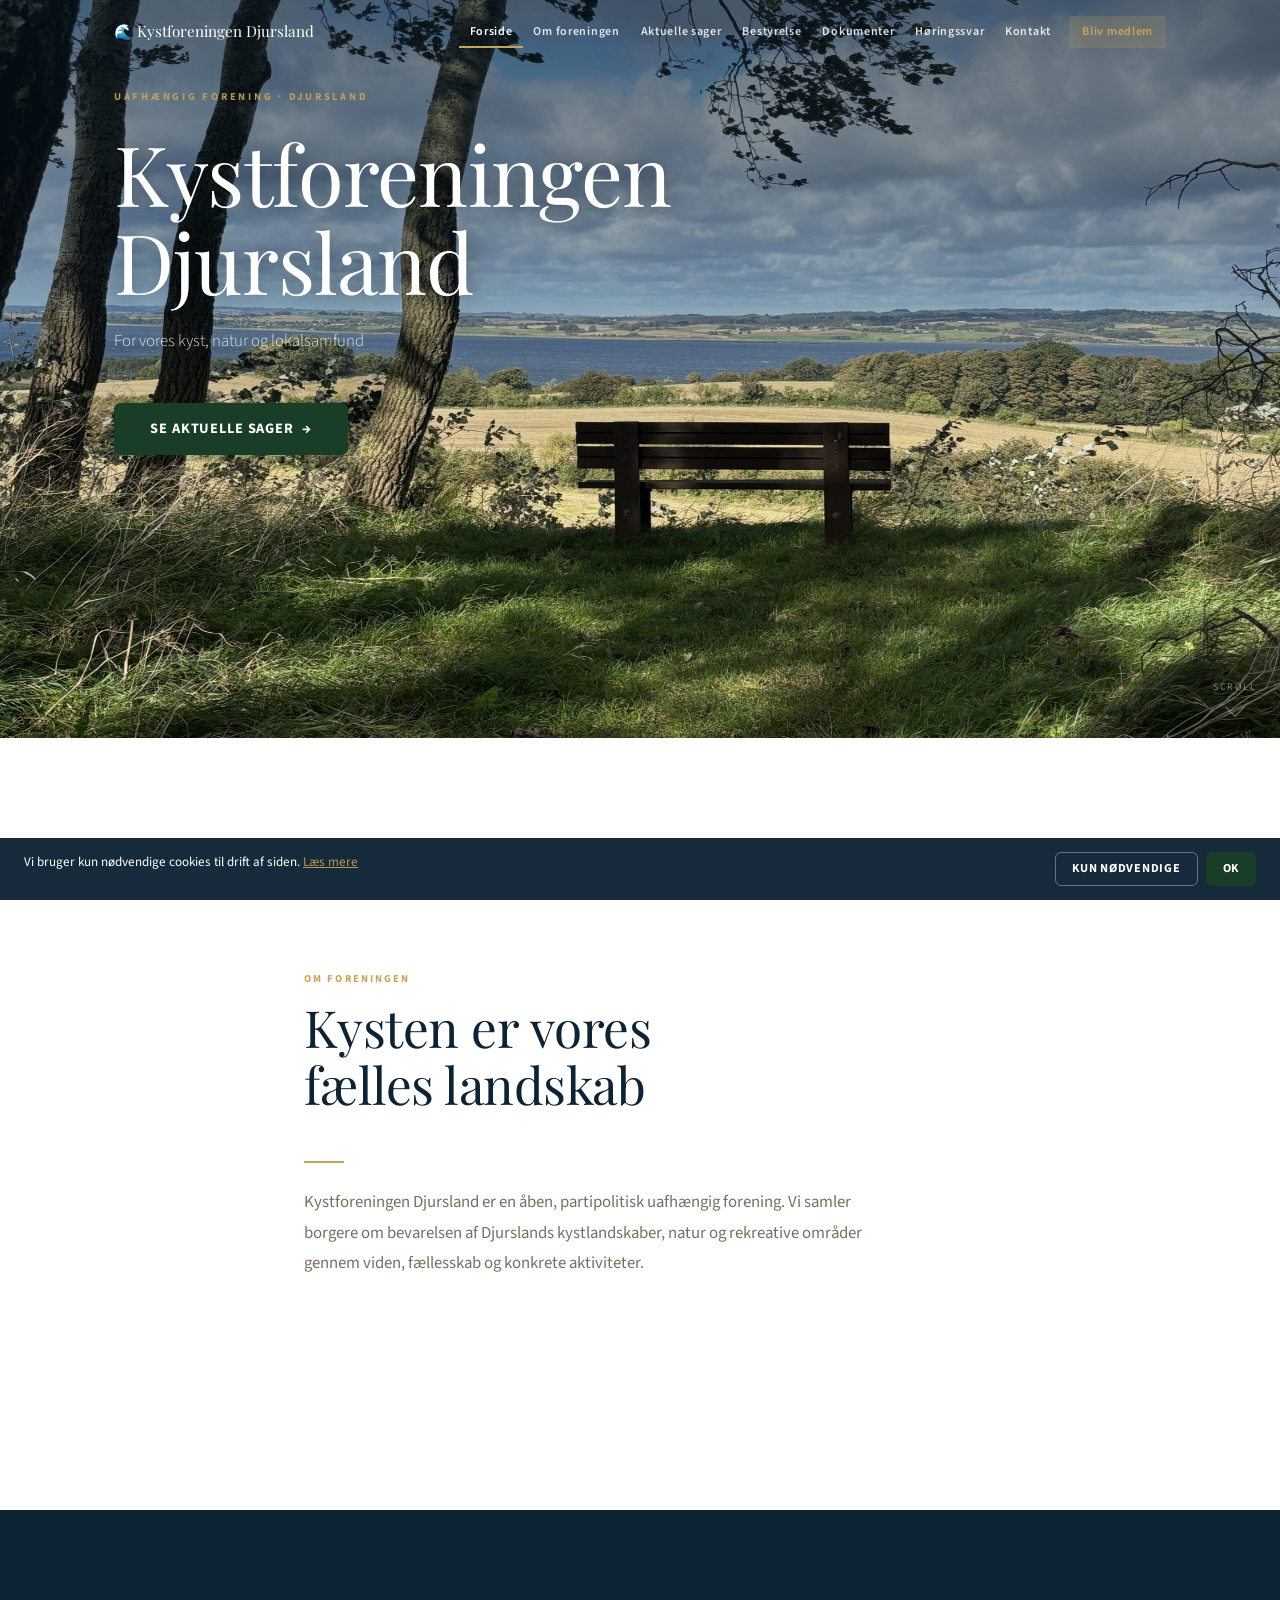
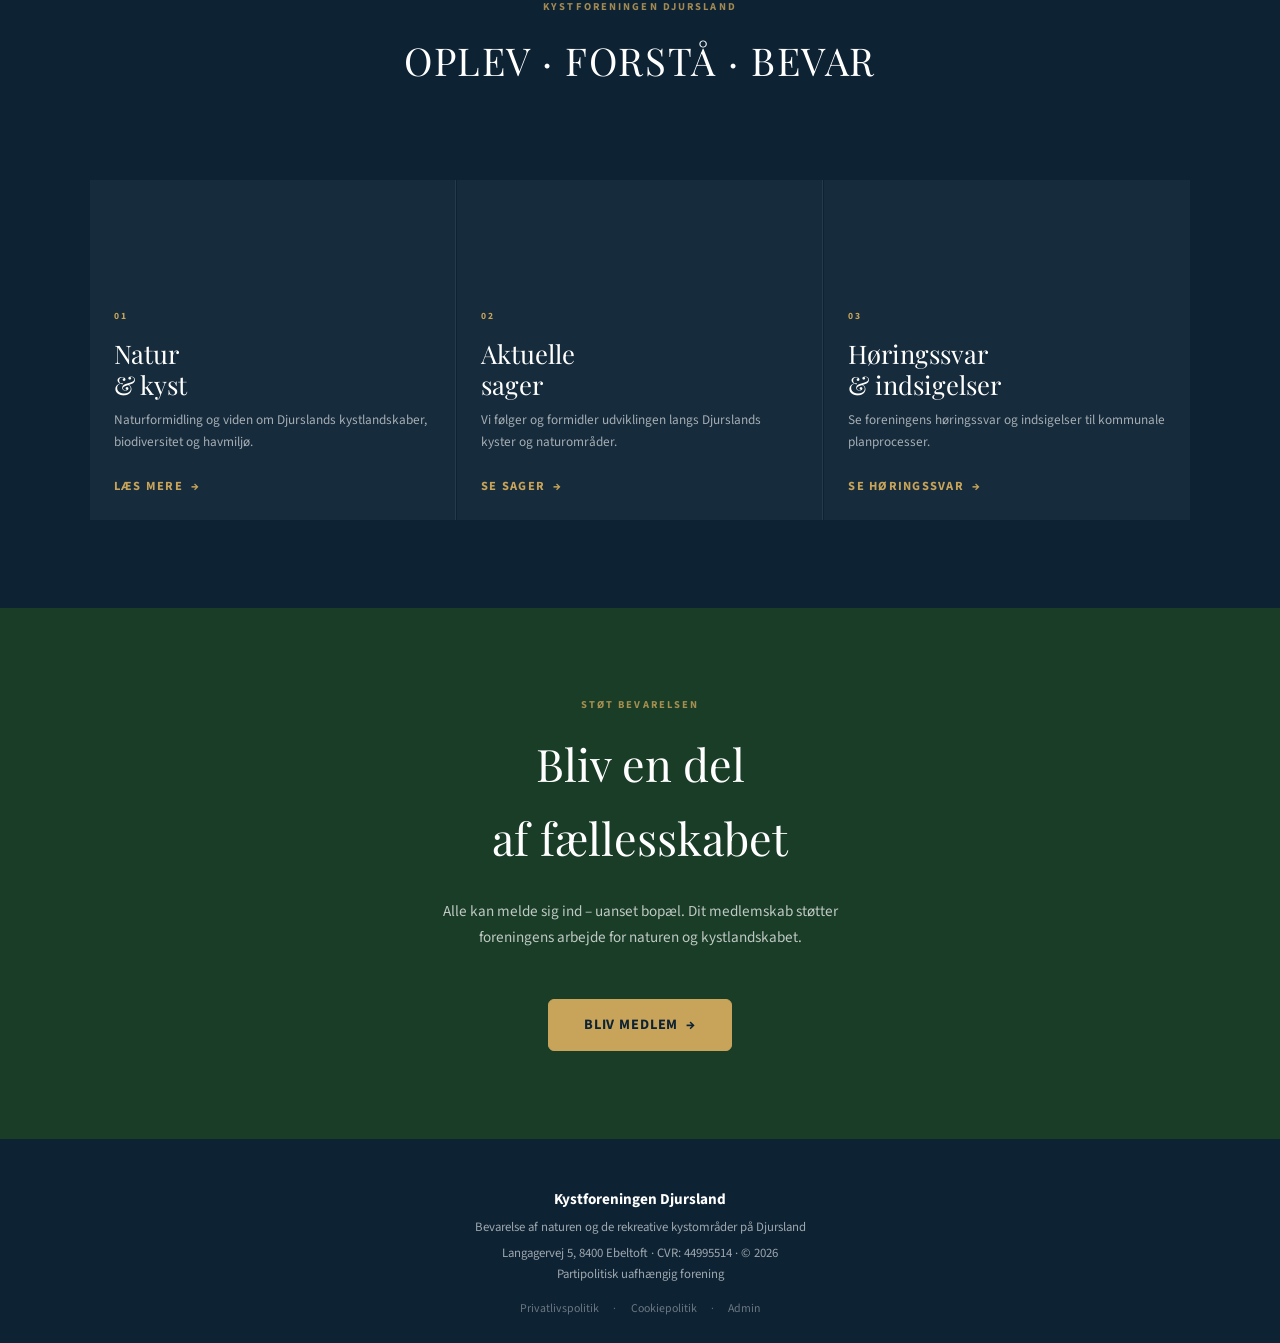
==== commit 6dc9aaee: "Add files via upload" ====
--- a/rc55/index.html
+++ b/rc55/index.html
@@ -13,8 +13,12 @@
   <meta name="apple-mobile-web-app-title" content="Kystforeningen">
   <meta property="og:title" content="Kystforeningen Djursland">
   <meta property="og:description" content="Bevarelse af naturen og de rekreative kystområder på Djursland">
-  <meta property="og:image" content="assets/hero-kyst.jpg">
+  <meta property="og:image" content="https://kystforeningen.dk/assets/hero-kyst.jpg">
+  <meta property="og:url" content="https://kystforeningen.dk">
   <meta property="og:type" content="website">
+  <link rel="preconnect" href="https://fonts.googleapis.com">
+  <link rel="preconnect" href="https://fonts.gstatic.com" crossorigin>
+  <link rel="stylesheet" href="https://fonts.googleapis.com/css2?family=Playfair+Display:ital,wght@0,400;0,700;1,400&family=Source+Sans+3:wght@300;400;600;700&display=swap">
   <script src="https://cdn.jsdelivr.net/npm/@supabase/supabase-js@2"></script>
   <link rel="stylesheet" href="css/styles.css">
 </head>
@@ -61,7 +65,7 @@
   <!-- HERO -->
   <section class="hero" aria-labelledby="hero-h1">
     <div class="hero-bg" role="img"
-         aria-label="Bænk med udsigt over Randers Fjord og kystlandskabet på Djursland"></div>
+         aria-label="Udsigt over kystlandskabet på Djursland"></div>
     <div class="hero-overlay"></div>
 
     <div class="hero-content mw">
@@ -264,626 +268,797 @@
         kyster og natur. Foreningen er ikke kampagneorganisation – vi oplyser og inddrager borgerne.
       </div>
 
-      <!-- DE TRE SAGER -->
+      <!-- DE FEM SAGER -->
       <div class="sag-grid-3" id="sag-grid">
 
-        <!-- SAG 1: VOSNÆS -->
-        <div class="sag-kort-3">
-          <img class="sag-kort-img" src="assets/vosnæs-vindmoeller.jpg"
-               alt="Luftfoto af vindmøller langs kysten ved Djursland – Vosnæs-sagen">
-          <div class="sag-kort-3-body">
-            <div class="sag-status-badge">Igangværende</div>
-            <h3>Vosnæs – vindmøller ved kysten</h3>
-            <p>Planer om opstilling af kæmpevindmøller ved Vosnæs berører kystlandskabet og udsigten fra land og hav.</p>
-            <button class="btn-laes-sag" data-sag="vosnæs" aria-expanded="false">Læs hele sagen</button>
+        <!-- SAG 1: DRÅBY -->
+        <div class="sag-kort-3" id="kort-draby">
+          <div class="sag-kort-3-img-wrap">
+            <img class="sag-kort-img" src="assets/draaby-sommerhus.jpg"
+                 alt="Byplanstegning af sommerhusområdet Dråby Strand – Djursland">
           </div>
-          <div class="sag-detalje" id="sag-vosnæs">
-            <div class="sag-tabs" role="tablist">
-              <button class="sag-tab aktiv" data-tab="vosnæs-baggrund">Baggrund</button>
-              <button class="sag-tab" data-tab="vosnæs-nyt">Seneste nyt</button>
-              <button class="sag-tab" data-tab="vosnæs-arbejde">Vores arbejde</button>
-              <button class="sag-tab" data-tab="vosnæs-dok">Dokumenter</button>
-              <button class="sag-tab" data-tab="vosnæs-presse">Presse</button>
-              <button class="sag-tab" data-tab="vosnæs-kom">Kommunale kilder</button>
-            </div>
-            <div class="sag-tab-panel aktiv" id="vosnæs-baggrund">
-              <p>Syddjurs Kommune behandler planerne om opstilling af nye kæmpevindmøller ved Ebeltoft Færgehavn og i det kystnære område ved Vosnæs på Djursland. Møllerne er planlagt til at være 150 meter høje og vil ændre kystlandskabets karakter markant.</p>
-              <p>Planerne er en del af Kommuneplan 2024 og berører punkt 1.1.T2, som reserverer arealer til tekniske anlæg i det kystnære område.</p>
-            </div>
-            <div class="sag-tab-panel" id="vosnæs-nyt">
-              <div class="sag-nyt-item">
-                <span class="sag-nyt-dato">22. oktober 2026</span>
-                <strong>Minister ophæver Syddjurs' planveto – Aarhus kan vedtage vindmølleplan</strong>
-                <p>Minister for byer og landdistrikter Signe Munk (SF) har truffet afgørelse i sagen om planveto mod Aarhus Kommunes lokalplan for vindmøller ved Vosnæs. Ministeren ophæver Syddjurs Kommunes veto og åbner dermed for, at Aarhus kan vedtage lokalplanen. Borgmester Michael Harregaard Stegger (S, Syddjurs) betegner afgørelsen som "dybt skuffende" og oplyser, at kommunen vil vurdere sine videre muligheder. Kilde: <a href="https://dinavis.dk/politik/ECE19762672/minister-har-afgjort-betaendt-sag-om-150-meter-hoeje-vindmoeller-ved-kommunegraense/" target="_blank" rel="noopener">Din Avis, 22. oktober 2026</a></p>
-              </div>
-              <div class="sag-nyt-item">
-                <span class="sag-nyt-dato">Marts 2026</span>
-                <strong>Ministerens afgørelse udskudt på ubestemt tid</strong>
-                <p>Energi-, byer- og landdistriktsminister Morten Dahlin (V) skulle efter planen have truffet afgørelse i plan-veto-sagen efter vinterferien 2026. Afgørelsen blev udskudt på ubestemt tid, fordi et folketingsvalg blev udskrevet. Sagen overgik til den nye minister efter regeringsskiftet.</p>
-              </div>
-              <div class="sag-nyt-item">
-                <span class="sag-nyt-dato">August 2025</span>
-                <strong>784 høringssvar – behandling afventer politisk behandling</strong>
-                <p>Den offentlige høring om Lokalplan 1237 afsluttedes den 14. august 2025 med 784 indsendte svar. Teknik og Miljø (Aarhus) har udarbejdet et resumé, men offentliggørelse afventer, at politikerne har haft sagen til behandling.</p>
-              </div>
-              <div class="sag-nyt-item">
-                <span class="sag-nyt-dato">Juli 2025</span>
-                <strong>Syddjurs Kommune nedlægger planveto</strong>
-                <p>Syddjurs Kommune nedlagde i juli 2025 veto mod Aarhus Kommunes lokalplan for vindmøllerne ved Vosnæs. Vetoretten medfører, at sagen skal afgøres af ministeren for by og landdistrikter. Kommunerne afholdt mæglingsmøde, men nåede ikke til enighed.</p>
-              </div>
-              <p style="font-size:.82rem;color:var(--c-muted);margin-top:var(--sp-sm);border-left:3px solid var(--c-gold);padding-left:.75rem;">
-                Kilde: <a href="https://deltag.aarhus.dk/project/vindmoeller-ved-vosnaes" target="_blank" rel="noopener">Aarhus Kommune – Deltag</a> · <a href="https://dinavis.dk/samfund/ECE19076668/valget-udskyder-afgoerelse-i-betaendt-vindmoellekrig-paa-ubestemt-tid/" target="_blank" rel="noopener">Din Avis, 5. marts 2026</a> · <a href="https://dinavis.dk/politik/ECE19762672/minister-har-afgjort-betaendt-sag-om-150-meter-hoeje-vindmoeller-ved-kommunegraense/" target="_blank" rel="noopener">Din Avis, 22. oktober 2026</a>
-              </p>
-            </div>
-            <div class="sag-tab-panel" id="vosnæs-arbejde">
-              <p>Kystforeningen Djursland indsendte høringssvar i januar 2025 med indsigelse mod de planlagte vindmøller ved Ebeltoft Færgehavn. Vi argumenterede for, at de høje møller vil ødelægge det åbne kystlandskab og forringe de rekreative og visuelle kvaliteter i området.</p>
-            </div>
-            <div class="sag-tab-panel" id="vosnæs-dok">
-              <h4>Høringssvar</h4>
-              <a href="assets/documents/hoeringssvar/hoeringssvar-vindmoeller-faergehavnen-2025.pdf"
-                 target="_blank" rel="noopener" class="dok-row" style="border:1px solid var(--c-border);margin-bottom:.4rem;">
-                <span class="icon">📋</span>
-                <div class="info"><strong>Høringssvar – Kæmpevindmøller ved Ebeltoft Færgehavn</strong><span>Januar 2025 · Kommuneplan 2024</span></div>
-                <span class="dl">⬇</span>
-              </a>
-            </div>
-            <div class="sag-tab-panel" id="vosnæs-presse">
-              <p style="font-size:.78rem;color:var(--c-muted);margin-bottom:var(--sp-sm);border-left:3px solid var(--c-border);padding-left:.75rem;">Artiklerne herunder er eksterne mediers egne tekster og repræsenterer ikke Kystforeningens holdning.</p>
-              <a href="https://dinavis.dk/politik/ECE19762672/minister-har-afgjort-betaendt-sag-om-150-meter-hoeje-vindmoeller-ved-kommunegraense/" target="_blank" rel="noopener" class="presse-kort">
-                <div class="presse-kilde">Din Avis · 22. oktober 2026</div>
-                <div class="presse-overskrift">Minister har afgjort betændt sag om 150 meter høje vindmøller ved kommunegrænse</div>
-                <div class="presse-beskr">Signe Munk (SF) ophæver Syddjurs Kommunes planveto. Aarhus kan nu vedtage lokalplan for vindmøller ved Vosnæs. Borgmester Michael Harregaard Stegger (S) er dybt skuffet og vurderer videre muligheder.</div>
-                <div class="presse-laes">Læs artiklen hos Din Avis ↗</div>
-              </a>
-              <a href="https://dinavis.dk/debat/ECE19763418/taet-paa-dig-lige-nu/" target="_blank" rel="noopener" class="presse-kort">
-                <div class="presse-kilde">Din Avis – Debatindlæg · 23. oktober 2026</div>
-                <div class="presse-overskrift">Venstre efter Vosnæs-udmelding: »Det er menneskers hjem og lokalsamfund, der bliver ødelagt«</div>
-                <div class="presse-beskr">Jørgen Rosengren (V) citerer Gert Bjerregaard i reaktion på ministerens ophævelse af planvetoen. <em>(Artiklen kan kræve abonnement.)</em></div>
-                <div class="presse-laes">Læs debatindlægget hos Din Avis ↗</div>
-              </a>
-              <a href="https://dinavis.dk/debat/ECE19763125/ministeren-har-tilsidesat-syddjurs-aarhus-kan-stadig-sige-nej/" target="_blank" rel="noopener" class="presse-kort">
-                <div class="presse-kilde">Din Avis – Debatindlæg · Oktober 2026</div>
-                <div class="presse-overskrift">Ministeren har tilsidesat Syddjurs – Aarhus kan stadig sige nej</div>
-                <div class="presse-laes">Læs debatindlægget hos Din Avis ↗</div>
-              </a>
-              <a href="https://dinavis.dk/samfund/ECE19765492/minister-reagerer-paa-kritik-af-vindmoelleafgoerelse-kan-ikke-goere-alle-tilfredse/" target="_blank" rel="noopener" class="presse-kort">
-                <div class="presse-kilde">Din Avis · Oktober 2026</div>
-                <div class="presse-overskrift">Minister reagerer på kritik af vindmølleafgørelse: Kan ikke gøre alle tilfredse</div>
-                <div class="presse-laes">Læs artiklen hos Din Avis ↗</div>
-              </a>
-              <a href="https://dinavis.dk/debat/ECE19767306/vi-skal-vaelge-de-rigtige-steder-til-groen-energi/" target="_blank" rel="noopener" class="presse-kort">
-                <div class="presse-kilde">Din Avis – Debatindlæg · Oktober 2026</div>
-                <div class="presse-overskrift">Vi skal vælge de rigtige steder til grøn energi</div>
-                <div class="presse-laes">Læs debatindlægget hos Din Avis ↗</div>
-              </a>
-              <a href="https://dinavis.dk/debat/ECE19767316/studstrupvaerket-og-hoejhuse-er-ok-men-tre-vindmoeller-er-for-meget/" target="_blank" rel="noopener" class="presse-kort">
-                <div class="presse-kilde">Din Avis – Debatindlæg · Oktober 2026</div>
-                <div class="presse-overskrift">Studstrupværket og højhuse er ok, men tre vindmøller er for meget</div>
-                <div class="presse-laes">Læs debatindlægget hos Din Avis ↗</div>
-              </a>
-              <a href="https://dinavis.dk/debat/ECE19644723/praemissen-er-brudt-nu-kan-aarhus-afslutte-17-aars-vindmoellekonflikt/" target="_blank" rel="noopener" class="presse-kort">
-                <div class="presse-kilde">Din Avis – Debatindlæg · Oktober 2026</div>
-                <div class="presse-overskrift">Præmissen er brudt – nu kan Aarhus afslutte 17 års vindmøllekonflikt</div>
-                <div class="presse-laes">Læs debatindlægget hos Din Avis ↗</div>
-              </a>
-              <a href="https://dinavis.dk/politik/ECE19140264/naar-vindmoeller-bliver-valgkampsvaluta-i-slutspurten/" target="_blank" rel="noopener" class="presse-kort">
-                <div class="presse-kilde">Din Avis · Oktober 2026</div>
-                <div class="presse-overskrift">Når vindmøller bliver valgkampsvaluta i slutspurten</div>
-                <div class="presse-laes">Læs artiklen hos Din Avis ↗</div>
-              </a>
-            </div>
-            <div class="sag-tab-panel" id="vosnæs-kom">
-              <p style="font-size:.84rem;color:var(--c-muted);margin-bottom:var(--sp-sm);">
-                Officielle kommunale og myndighedskilder om planerne for vindmøller ved Vosnæs/Ebeltoft Færgehavn.
-              </p>
-              <a href="https://aabendagsorden.syddjurs.dk"
-                 target="_blank" rel="noopener" class="presse-kort" style="border-color:var(--c-ocean);">
-                <div class="presse-kilde" style="color:var(--c-ocean);">Syddjurs Kommune</div>
-                <div class="presse-overskrift">Åben Indsigt – politiske dagsordener og referater</div>
-                <div class="presse-beskr">Kommunens åbne portal med dagsordener, referater og bilag fra byråd og udvalg, herunder behandling af vindmøllesagen.</div>
-                <div class="presse-laes">Gå til Åben Indsigt ↗</div>
-              </a>
-              <a href="https://www.syddjurs.dk/politik-og-indflydelse/hoeringer-og-afgoerelser"
-                 target="_blank" rel="noopener" class="presse-kort" style="border-color:var(--c-ocean);">
-                <div class="presse-kilde" style="color:var(--c-ocean);">Syddjurs Kommune</div>
-                <div class="presse-overskrift">Høringer og afgørelser</div>
-                <div class="presse-beskr">Kommunens høringsportal med offentlige høringer, herunder Kommuneplan 2024 og vindmølleplanen (punkt 1.1.T2).</div>
-                <div class="presse-laes">Gå til høringer ↗</div>
-              </a>
-            </div>
-          </div>
-        </div>
-
-        <!-- SAG 2: DRÅBY -->
-        <div class="sag-kort-3">
-          <img class="sag-kort-img" src="assets/draaby-sommerhus.jpg"
-               alt="Luftfoto af stort moderne sommerhus i klitter ved kysten – Dråby, Djursland">
           <div class="sag-kort-3-body">
             <div class="sag-status-badge">Under behandling</div>
             <h3>Dråby – sommerhusområde og store sommerhuse</h3>
             <p>Et nyt sommerhusområde med op til 108 store partyhuse ved Dråby strand rejser spørgsmål om trafik, adgang og kystpåvirkning.</p>
             <button class="btn-laes-sag" data-sag="draby" aria-expanded="false">Læs hele sagen</button>
           </div>
-          <div class="sag-detalje" id="sag-draby">
-            <div class="sag-tabs" role="tablist">
-              <button class="sag-tab aktiv" data-tab="draby-baggrund">Baggrund</button>
-              <button class="sag-tab" data-tab="draby-nyt">Seneste nyt</button>
-              <button class="sag-tab" data-tab="draby-arbejde">Vores arbejde</button>
-              <button class="sag-tab" data-tab="draby-presse">Presse</button>
-              <button class="sag-tab" data-tab="draby-kom">Kommunale kilder</button>
-            </div>
-            <div class="sag-tab-panel aktiv" id="draby-baggrund">
-              <p>Der er planer om et nyt sommerhusområde ved Dråby strand syd for Ebeltoft med op til 108 store sommerhuse – i folkemunde kaldet "partyhuse" på grund af størrelsen. Husene forventes at ligge i op til to etager og har en størrelse, der langt overstiger det typiske sommerhus.</p>
-              <p>Sagen rejser spørgsmål om trafikbelastning på de smalle veje, offentlig adgang til kysten og påvirkningen af det lokale miljø og nabolag.</p>
-            </div>
-            <div class="sag-tab-panel" id="draby-nyt">
-              <div class="sag-nyt-item">
-                <span class="sag-nyt-dato">September 2026</span>
-                <strong>Lokalplanforslag sendt i 8 ugers offentlig høring</strong>
-                <p>Syddjurs Byråd har sendt et lokalplanforslag i offentlig høring, der åbner for et nyt sommerhusområde ved Dråby Strand med op til 108 sommerhuse på ca. 16 hektar ca. 2 km øst for Dråby. Hvert hus kan være op til 180 m² med op til 50 m² sekundær bebyggelse. Husene placeres i spredte byggefelter med fælles grønne arealer imellem.</p>
-                <p>Byrådet vedtog at sende forslaget i høring med 21 stemmer for og 6 imod. SF, Enhedslisten, Radikale Venstre og Alternativet stemte imod i dets nuværende form med henvisning til natur, miljø, lokalt nærmiljø og trafikforhold.</p>
-              </div>
-              <div class="sag-nyt-item">
-                <span class="sag-nyt-dato">2. november 2026</span>
-                <strong>Borgermøde om lokalplanforslaget</strong>
-                <p>Syddjurs Kommune afholder borgermøde om lokalplanforslaget den 2. november 2026. Borgerne opfordres til at deltage i den 8 ugers offentlige høring og fremsende bemærkninger.</p>
-              </div>
-              <div class="sag-nyt-item">
-                <span class="sag-nyt-dato">Miljøscreening</span>
-                <strong>Ingen fuld miljørapport</strong>
-                <p>Kommunens miljøscreening konkluderede, at planen ikke forventes at medføre væsentlig påvirkning af miljøet. Der udarbejdes derfor ikke en fuld miljøvurdering. Spildevandsløsning er under bearbejdning – byrådet stemte for at administrationens redegørelse revideres, inden planen offentliggøres endeligt.</p>
-              </div>
-              <p style="font-size:.82rem;color:var(--c-muted);margin-top:var(--sp-sm);">
-                Kilde: <a href="https://dansk-byudvikling.dk/plan-for-over-100-store-sommerhuse-sendes-i-hoering/" target="_blank" rel="noopener">Dansk Byudvikling, 21. september 2026</a>
-              </p>
-            </div>
-            <div class="sag-tab-panel" id="draby-arbejde">
-              <p>Kystforeningen Djursland følger planprocessen og formidler offentligt tilgængeligt materiale. Vi er opmærksomme på sagens potentielle konsekvenser for kystadgang, trafik og landskab og vil deltage i relevante høringer.</p>
-            </div>
-            <div class="sag-tab-panel" id="draby-presse">
-              <p style="font-size:.78rem;color:var(--c-muted);margin-bottom:var(--sp-sm);font-style:italic;">
-                Artiklerne herunder er eksterne mediers egne tekster og repræsenterer ikke Kystforeningens holdning.
-              </p>
-              <a href="https://dansk-byudvikling.dk/plan-for-over-100-store-sommerhuse-sendes-i-hoering/"
-                 target="_blank" rel="noopener noreferrer" class="presse-kort">
-                <div class="presse-kilde">Dansk Byudvikling · 21. september 2026</div>
-                <div class="presse-overskrift">Plan for over 100 store sommerhuse sendes i høring</div>
-                <div class="presse-beskr">Artiklen gennemgår Syddjurs Kommunes lokalplanforslag for et nyt sommerhusområde ved Dråby Strand med op til 108 sommerhuse. Belyser byrådsbehandlingen, de politiske stemmer imod, spildevandsdiskussionen og borgermødet den 2. november 2026.</div>
-                <div class="presse-laes">Læs artiklen hos Dansk Byudvikling ↗</div>
-              </a>
-              <a href="https://dinavis.dk/samfund/ECE19625402/nu-er-nyt-sommerhusomraade-ved-draaby-paa-vej/"
-                 target="_blank" rel="noopener" class="presse-kort">
-                <div class="presse-kilde">Din Avis</div>
-                <div class="presse-overskrift">Nu er nyt sommerhusområde ved Dråby på vej</div>
-                <div class="presse-beskr">Artikel om planerne for det nye sommerhusområde ved Dråby strand med op til 108 store sommerhuse.</div>
-                <div class="presse-laes">Læs artiklen ↗</div>
-              </a>
-              <a href="https://dinavis.dk/debat/ECE19615092/jeg-baade-frygter-og-forventer-de-108-kaempe-partyhuse/"
-                 target="_blank" rel="noopener" class="presse-kort">
-                <div class="presse-kilde">Din Avis – Debat</div>
-                <div class="presse-overskrift">»Jeg både frygter og forventer de 108 kæmpe-partyhuse«</div>
-                <div class="presse-beskr">Læsere og lokale udtaler sig om de planlagte store sommerhuse ved Dråby.</div>
-                <div class="presse-laes">Læs artiklen ↗</div>
-              </a>
-              <a href="https://dinavis.dk/politik/ECE19650691/byraadet-sender-omstridt-sommerhusplan-i-hoering-trods-uklarhed-om-spildevand/"
-                 target="_blank" rel="noopener" class="presse-kort">
-                <div class="presse-kilde">Din Avis · 17. september 2026</div>
-                <div class="presse-overskrift">Byrådet sender omstridt sommerhusplan i høring trods uklarhed om spildevand</div>
-                <div class="presse-beskr">Syddjurs Byråd vedtog 17. september 2026 med 21 stemmer mod 6 at sende Lokalplan 474 for 108 sommerhuse ved Dråby Strand i offentlig høring. Uklarhed om spildevandsafledning afventede statslig vejledning. Borgermøde afholdes 2. november 2026. Forfatter: Anne Frank Henriksen.</div>
-                <div class="presse-laes">Læs artiklen hos Din Avis ↗</div>
-              </a>
-              <a href="https://www.tv2ostjylland.dk/syddjurs/er-naturen-eller-turismen-vigtigst-c58b7"
-                 target="_blank" rel="noopener" class="presse-kort">
-                <div class="presse-kilde">TV2 Østjylland · Oktober 2026</div>
-                <div class="presse-overskrift">Strid om nye sommerhuse: Er naturen eller turismen vigtigst?</div>
-                <div class="presse-beskr">TV2 Østjylland belyser den politiske strid om sommerhusplanerne ved Dråby Strand. Leif Krabbe ønsker miljøvurdering, SF er imod projektet, Konservative støtter. Forfatter: Anne Marie Stoustrup Petersen.</div>
-                <div class="presse-laes">Læs artiklen hos TV2 Østjylland ↗</div>
-              </a>
-              <a href="https://www.tv2ostjylland.dk/syddjurs/thorkild-vil-ikke-have-kaempesommerhuse-i-baghaven-f7086"
-                 target="_blank" rel="noopener" class="presse-kort">
-                <div class="presse-kilde">TV2 Østjylland · Oktober 2026</div>
-                <div class="presse-overskrift">Thorkild vil ikke have kæmpesommerhuse i baghaven</div>
-                <div class="presse-beskr">Thorkild Hansen (80 år), der har boet i området i over 50 år, deltog i dialogmøde om planerne og er imod de store sommerhuse. Byrådsmedlem Kasper Kolstrup Møller (K) er for projektet. Forfattere: Sebastian Høeg Lerhøj Wiis &amp; Anne Marie Stoustrup Petersen.</div>
-                <div class="presse-laes">Læs artiklen hos TV2 Østjylland ↗</div>
-              </a>
-              <a href="https://dinavis.dk/debat/ECE19697601/vi-mangler-fakta-om-store-sommerhusplaner-ved-draaby-strand/"
-                 target="_blank" rel="noopener" class="presse-kort">
-                <div class="presse-kilde">Din Avis – Debatindlæg · Oktober 2026</div>
-                <div class="presse-overskrift">Vi mangler fakta om store sommerhusplaner ved Dråby Strand</div>
-                <div class="presse-laes">Læs debatindlægget hos Din Avis ↗</div>
-              </a>
-              <a href="https://dinavis.dk/debat/ECE19660360/lokalplanforslag-474-ny-sommerhusby-ved-draaby-strand-er-en-ommer/"
-                 target="_blank" rel="noopener" class="presse-kort">
-                <div class="presse-kilde">Din Avis – Debatindlæg · Oktober 2026</div>
-                <div class="presse-overskrift">Lokalplanforslag 474: Ny sommerhusby ved Dråby Strand er en ommer</div>
-                <div class="presse-laes">Læs debatindlægget hos Din Avis ↗</div>
-              </a>
-            </div>
-            <div class="sag-tab-panel" id="draby-kom">
-              <p style="font-size:.84rem;color:var(--c-muted);margin-bottom:var(--sp-sm);">
-                Officielle kommunale kilder om planerne for sommerhusområdet ved Dråby strand.
-              </p>
-              <a href="https://www.syddjurs.dk/borger/bolig-og-byggeri/lokalplaner"
-                 target="_blank" rel="noopener" class="presse-kort" style="border-color:var(--c-ocean);">
-                <div class="presse-kilde" style="color:var(--c-ocean);">Syddjurs Kommune</div>
-                <div class="presse-overskrift">Lokalplaner – Syddjurs Kommune</div>
-                <div class="presse-beskr">Kommunens oversigt over lokalplaner, herunder forslag der berører sommerhusområder ved Dråby. Søg på Lokalplanforslag 472.</div>
-                <div class="presse-laes">Gå til lokalplaner ↗</div>
-              </a>
-              <a href="https://aabendagsorden.syddjurs.dk"
-                 target="_blank" rel="noopener" class="presse-kort" style="border-color:var(--c-ocean);">
-                <div class="presse-kilde" style="color:var(--c-ocean);">Syddjurs Kommune</div>
-                <div class="presse-overskrift">Åben Indsigt – politiske dagsordener og referater</div>
-                <div class="presse-beskr">Kommunens åbne portal med dagsordener og referater fra byråd og udvalg, herunder behandling af Dråby-sagen.</div>
-                <div class="presse-laes">Gå til Åben Indsigt ↗</div>
-              </a>
-            </div>
+        </div>
+
+        <!-- SAG 2: VOSNÆS -->
+        <div class="sag-kort-3" id="kort-vosnæs">
+          <div class="sag-kort-3-img-wrap">
+            <img class="sag-kort-img" src="assets/vosnæs-vindmoeller.jpg"
+                 alt="Kort over vindmølleplaceringer ved Vosnæs med 900 meter-zone og kommunegrænse">
           </div>
-        </div>
-
-        <!-- SAG 3: GROBUND -->
-        <div class="sag-kort-3">
-          <img class="sag-kort-img" src="assets/grobund-kyst.jpg"
-               alt="Luftfoto af kyststrækning med skov og strand – Ålerne ved Ebeltoft, Grobund-sagen">
           <div class="sag-kort-3-body">
-            <div class="sag-status-badge">Igangværende</div>
-            <h3>Grobund – bebyggelse ved Ålerne, Ebeltoft</h3>
-            <p>Planer om en ny landsby ved Ålerne ved Ebeltoft Færgehavn har mødt massiv modstand. Sagen følges tæt af foreningen.</p>
+            <div class="sag-status-badge sag-status-aktiv">Aktiv sag</div>
+            <h3>Vosnæs – vindmøller og ministerafgørelse</h3>
+            <p>Naboerne og foreningen er i dialog med myndighederne om planerne for vindmøller ved Vosnæs. Ministerafgørelsen afklarer, hvem der har kompetencen til at afgøre sagen.</p>
+            <button class="btn-laes-sag" data-sag="vosnæs" aria-expanded="false">Læs hele sagen</button>
+          </div>
+        </div>
+
+        <!-- SAG 3: GROBUND/ÅLERNE -->
+        <div class="sag-kort-3" id="kort-grobund">
+          <div class="sag-kort-3-img-wrap">
+            <img class="sag-kort-img" src="assets/grobund-kyst.jpg"
+                 alt="Dronefoto af havn og kystlinje med vindmøller ved Grobund / Ålerne, Djursland">
+          </div>
+          <div class="sag-kort-3-body">
+            <div class="sag-status-badge">Under behandling</div>
+            <h3>Grobund / Ålerne – bosætning og kystplanlægning</h3>
+            <p>Planerne om bosætning ved Ålerne og havneudvikling ved Grobund berører kystnærhedszonen og de rekreative interesser.</p>
             <button class="btn-laes-sag" data-sag="grobund" aria-expanded="false">Læs hele sagen</button>
           </div>
-          <div class="sag-detalje" id="sag-grobund">
-            <div class="sag-tabs" role="tablist">
-              <button class="sag-tab aktiv" data-tab="grobund-baggrund">Baggrund</button>
-              <button class="sag-tab" data-tab="grobund-nyt">Seneste nyt</button>
-              <button class="sag-tab" data-tab="grobund-arbejde">Vores arbejde</button>
-              <button class="sag-tab" data-tab="grobund-dok">Dokumenter</button>
-              <button class="sag-tab" data-tab="grobund-presse">Presse</button>
-              <button class="sag-tab" data-tab="grobund-kom">Kommunale kilder</button>
-            </div>
-            <div class="sag-tab-panel aktiv" id="grobund-baggrund">
-              <p>Syddjurs Kommune har planer om at udlægge et areal på 65 ha ved Ålerne – fra Tolløkke Skoven til Færgehavnen – til en landsby for det alternative samfund Grobund. Arealet ligger i det kystnære område og er i dag åbent naturlandskab med store rekreative og landskabelige værdier.</p>
-              <p>Foreningen blev stiftet i juli 2024 som direkte reaktion på disse planer og har siden fulgt sagen tæt og afgivet adskillige høringssvar og indsigelser.</p>
-              <p>Kommunen sendte de 5,5 ha jord i offentligt udbud i maj 2024. Fonden Gældfri har forhandlet med kommunen om arealet. Helhedsplanen for Ålerne blev vedtaget af byrådet i sommeren 2025, men har ingen juridisk bindende virkning og giver ikke ret til at bygge.</p>
-            </div>
-            <div class="sag-tab-panel" id="grobund-nyt">
-              <p><strong>August 2026:</strong> Grobund ansøger om fornyelse og udvidelse af dispensationen fra Lokalplan 140 for ejendommen Kaarsbergsvej 2. Foreningen indsendte indsigelse.</p>
-              <p><strong>Juni 2026:</strong> Lokalplanprocessen udsat til 4. kvartal 2026. Uenighed om spildevandsløsning fortsætter.</p>
-              <p><strong>April 2026:</strong> Dialogen mellem kommunen og Grobund viser stor uenighed om håndtering af spildevand og "humane gødning". Kommunen gør opmærksom på ulovlighed.</p>
-              <p><strong>2025:</strong> Helhedsplanen for Ålerne vedtages af et enigt byråd i sommeren 2025. Den er juridisk ikke bindende.</p>
-            </div>
-            <div class="sag-tab-panel" id="grobund-arbejde">
-              <p>Foreningen har siden sin stiftelse i juli 2024 arbejdet aktivt med Grobund-sagen. Vi formidler offentligt tilgængeligt materiale, følger planprocessen tæt og afgiver høringssvar og indsigelser ved alle relevante høringer.</p>
-              <p>Vi har varslet byrådsmedlemmerne om personligt erstatningsansvar ved ulovlig tilsidesættelse af udbudsregler, og vi opfordrer løbende borgerne til selv at afgive høringssvar.</p>
-            </div>
-            <div class="sag-tab-panel" id="grobund-dok">
-              <h4>Høringssvar</h4>
-              <a href="assets/documents/hoeringssvar/hoeringssvar-bosetning-aalerne-2024.pdf"
-                 target="_blank" rel="noopener" class="dok-row" style="border:1px solid var(--c-border);margin-bottom:.4rem;">
-                <span class="icon">📋</span>
-                <div class="info"><strong>Nej til yderligere bosætning ved Ålerne</strong><span>29. juni 2024 · Foreningens første høringssvar</span></div>
-                <span class="dl">⬇</span>
-              </a>
-              <a href="assets/documents/hoeringssvar/hoeringssvar-grobund-kommuneplan-2025.pdf"
-                 target="_blank" rel="noopener" class="dok-row" style="border:1px solid var(--c-border);margin-bottom:.4rem;">
-                <span class="icon">📋</span>
-                <div class="info"><strong>Høringssvar – Grobund og Kommuneplan 2024</strong><span>5. januar 2025</span></div>
-                <span class="dl">⬇</span>
-              </a>
-              <h4>Indsigelser</h4>
-              <a href="assets/documents/indsigelser/indsigelse-dispensation-kaarsbergsvej-2026.pdf"
-                 target="_blank" rel="noopener" class="dok-row" style="border:1px solid var(--c-border);margin-bottom:.4rem;">
-                <span class="icon">📋</span>
-                <div class="info"><strong>Indsigelse – Dispensation Kaarsbergsvej 2</strong><span>August 2026 · Sagsnr. 25/22279</span></div>
-                <span class="dl">⬇</span>
-              </a>
-            </div>
-            <div class="sag-tab-panel" id="grobund-presse">
-              <p style="font-size:.78rem;color:var(--c-muted);margin-bottom:var(--sp-sm);font-style:italic;">
-                Artiklerne herunder er eksterne mediers egne tekster og repræsenterer ikke Kystforeningens holdning.
-              </p>
-              <a href="https://dinavis.dk/samfund/ECE17500943/borgmester-moedes-med-kritikere-af-grobund-hvorfor-stoetter-du-et-usolidarisk-parallelsamfund/"
-                 target="_blank" rel="noopener" class="presse-kort">
-                <div class="presse-kilde">Din Avis</div>
-                <div class="presse-overskrift">Borgmester mødes med kritikere af Grobund: Hvorfor støtter du et usolidarisk parallelsamfund?</div>
-                <div class="presse-beskr">Artikel om mødet mellem borgmesteren og kritikere af planerne om en ny landsby ved Ålerne.</div>
-                <div class="presse-laes">Læs artiklen ↗</div>
-              </a>
-              <a href="https://dinavis.dk/samfund/ECE16450014/explainer-spildevandsprop-forhindrer-grobund-i-at-lave-landsby/"
-                 target="_blank" rel="noopener" class="presse-kort">
-                <div class="presse-kilde">Din Avis</div>
-                <div class="presse-overskrift">Explainer: Spildevandsprop forhindrer Grobund i at lave landsby</div>
-                <div class="presse-beskr">Forklaring af den centrale tekniske hindring for Grobunds planer: spildevandshåndtering i kystnært område.</div>
-                <div class="presse-laes">Læs artiklen ↗</div>
-              </a>
-            </div>
-            <div class="sag-tab-panel" id="grobund-kom">
-              <p style="font-size:.84rem;color:var(--c-muted);margin-bottom:var(--sp-sm);">
-                Officielle kommunale og myndighedskilder om Helhedsplanen for Ålerne og Grobund-projektet.
-              </p>
-              <a href="https://www.syddjurs.dk/borger/natur-og-miljoe/aalerne"
-                 target="_blank" rel="noopener" class="presse-kort" style="border-color:var(--c-ocean);">
-                <div class="presse-kilde" style="color:var(--c-ocean);">Syddjurs Kommune</div>
-                <div class="presse-overskrift">Helhedsplan for Ålerne – Syddjurs Kommune</div>
-                <div class="presse-beskr">Kommunens officielle side om Helhedsplanen for Ålerne, med helhedsplanen, høringssvar, bemærkningsnotat og den videre proces.</div>
-                <div class="presse-laes">Gå til kommunens side ↗</div>
-              </a>
-              <a href="https://aabendagsorden.syddjurs.dk"
-                 target="_blank" rel="noopener" class="presse-kort" style="border-color:var(--c-ocean);">
-                <div class="presse-kilde" style="color:var(--c-ocean);">Syddjurs Kommune</div>
-                <div class="presse-overskrift">Åben Indsigt – politiske dagsordener og referater</div>
-                <div class="presse-beskr">Kommunens åbne portal med dagsordener og referater fra byråd og udvalg, herunder alle behandlinger af Helhedsplanen for Ålerne og Grobund.</div>
-                <div class="presse-laes">Gå til Åben Indsigt ↗</div>
-              </a>
-              <a href="https://www.syddjurs.dk/politik-og-indflydelse/hoeringer-og-afgoerelser"
-                 target="_blank" rel="noopener" class="presse-kort" style="border-color:var(--c-ocean);">
-                <div class="presse-kilde" style="color:var(--c-ocean);">Syddjurs Kommune</div>
-                <div class="presse-overskrift">Høringer og afgørelser</div>
-                <div class="presse-beskr">Kommunens høringsportal med alle offentlige høringer, herunder Kommuneplan 2024, Helhedsplanen og dispensationssagen for Kaarsbergsvej 2 (sagsnr. 25/22279).</div>
-                <div class="presse-laes">Gå til høringer ↗</div>
-              </a>
-            </div>
+        </div>
+
+        <!-- SAG 4: HJELM BANKE -->
+        <div class="sag-kort-3" id="kort-hjelm">
+          <div class="sag-kort-3-img-wrap">
+            <img class="sag-kort-img" src="assets/hjelm-banke.jpg"
+                 alt="Søkort over Hjelm Banke med råstofindvindingsområde 506-JA – Delområde 1 og 2">
           </div>
-        </div>
-
-
-        <!-- SAG 4: FJELLERUP STRAND -->
-        <div class="sag-kort-3">
-          <img class="sag-kort-img" src="assets/fjellerup-strand.jpg"
-               alt="Luftfoto af Fjellerup Strand med badebro og bebyggelse langs kysten, Norddjurs">
           <div class="sag-kort-3-body">
-            <div class="sag-status-badge">Under udvikling</div>
-            <h3>Fjellerup Strand – udvikling i det kystnære område</h3>
-            <p>Norddjurs Kommune arbejder med Fjellerup Udvikling, der omfatter flere projekter direkte ved stranden. Kystforeningen Djursland følger udviklingen med fokus på kystlandskab, natur og rekreative værdier.</p>
+            <div class="sag-status-badge">Overvågning</div>
+            <h3>Hjelm Banke – råstofindvinding til havs</h3>
+            <p>Miljøstyrelsen behandler ansøgning om tilladelse til råstofindvinding på Hjelm Banke. Foreningen følger sagen tæt.</p>
+            <button class="btn-laes-sag" data-sag="hjelm" aria-expanded="false">Læs hele sagen</button>
+          </div>
+        </div>
+
+        <!-- SAG 5: FJELLERUP STRAND -->
+        <div class="sag-kort-3" id="kort-fjellerup">
+          <div class="sag-kort-3-img-wrap">
+            <img class="sag-kort-img" src="assets/fjellerup-strand.jpg"
+                 alt="Luftfoto af Fjellerup Strand med badebro og bebyggelse langs kysten, Norddjurs">
+          </div>
+          <div class="sag-kort-3-body">
+            <div class="sag-status-badge sag-status-fulgt">Fulgt</div>
+            <h3>Fjellerup Strand – kystbeskyttelse og erosion</h3>
+            <p>Foreningen følger arbejdet med kystbeskyttelse og erosionsbekæmpelse ved Fjellerup Strand i Norddjurs Kommune.</p>
             <button class="btn-laes-sag" data-sag="fjellerup" aria-expanded="false">Læs hele sagen</button>
           </div>
+        </div>
+
+      </div><!-- /sag-grid-3 -->
+
+      <!-- FÆLLES DETALJEFELT – uden for grid -->
+      <div class="sag-detalje-panel" id="sag-detalje-panel" aria-live="polite">
+        <!-- SAG-INDHOLD: DRÅBY -->
+        <div class="sag-detalje-indhold" id="sag-draby">
+          <div class="sag-detalje" id="sag-draby">
+                      <div class="sag-tabs" role="tablist">
+                        <button class="sag-tab" data-tab="draby-baggrund">Baggrund</button>
+                        <button class="sag-tab aktiv" data-tab="draby-nyt">Seneste nyt</button>
+                        <button class="sag-tab" data-tab="draby-hoering">Høringer</button>
+                        <button class="sag-tab" data-tab="draby-arbejde">Vores arbejde</button>
+                        <button class="sag-tab" data-tab="draby-presse">Presse</button>
+                        <button class="sag-tab" data-tab="draby-kom">Kommunale kilder</button>
+                      </div>
+                      <div class="sag-tab-panel" id="draby-baggrund">
+                        <p>Der er planer om et nyt sommerhusområde ved Dråby strand syd for Ebeltoft med op til 108 store sommerhuse – i folkemunde kaldet "partyhuse" på grund af størrelsen. Husene forventes at ligge i op til to etager og har en størrelse, der langt overstiger det typiske sommerhus.</p>
+                        <p>Sagen rejser spørgsmål om trafikbelastning på de smalle veje, offentlig adgang til kysten og påvirkningen af det lokale miljø og nabolag.</p>
+                      </div>
+                      <div class="sag-tab-panel aktiv" id="draby-nyt">
+                        <div style="background:var(--c-ocean);color:#fff;padding:.75rem 1rem;border-radius:6px;font-weight:700;font-size:.9rem;margin-bottom:var(--sp-sm);text-align:center;letter-spacing:.03em;">
+                          ⚠ STATUS: OFFENTLIG HØRING – FRIST 16. DECEMBER 2026 KL. 23.59
+                        </div>
+                        <div class="sag-nyt-item">
+                          <span class="sag-nyt-dato">21. oktober 2026</span>
+                          <strong>Lokalplan 474 offentliggjort – høring åben</strong>
+                          <p>Syddjurs Kommune offentliggjorde den 21. oktober 2026 forslag til Lokalplan 474 for sommerhusområde ved Dråby Strand. Den offentlige høring løber frem til <strong>16. december 2026 kl. 23.59</strong>. Høringssvar sendes via kommunens hjemmeside.</p>
+                        </div>
+                        <div class="sag-nyt-item">
+                          <span class="sag-nyt-dato">2. november 2026 kl. 17.30</span>
+                          <strong>Borgermøde om lokalplanforslaget – Rådhuset i Ebeltoft</strong>
+                          <p>Syddjurs Kommune afholder borgermøde om Lokalplan 474 den 2. november 2026 kl. 17.30 på Rådhuset i Ebeltoft. Alle interesserede er velkomne.</p>
+                        </div>
+                        <div class="sag-nyt-item">
+                          <span class="sag-nyt-dato">September 2026</span>
+                          <strong>Lokalplanforslag sendt i 8 ugers offentlig høring</strong>
+                          <p>Syddjurs Byråd har sendt et lokalplanforslag i offentlig høring, der åbner for et nyt sommerhusområde ved Dråby Strand med op til 108 sommerhuse på ca. 16 hektar ca. 2 km øst for Dråby. Hvert hus kan være op til 180 m² med op til 50 m² sekundær bebyggelse. Husene placeres i spredte byggefelter med fælles grønne arealer imellem.</p>
+                          <p>Byrådet vedtog at sende forslaget i høring med 21 stemmer for og 6 imod. SF, Enhedslisten, Radikale Venstre og Alternativet stemte imod i dets nuværende form med henvisning til natur, miljø, lokalt nærmiljø og trafikforhold.</p>
+                        </div>
+                        <div class="sag-nyt-item">
+                          <span class="sag-nyt-dato">2. november 2026</span>
+                          <strong>Borgermøde om lokalplanforslaget</strong>
+                          <p>Syddjurs Kommune afholder borgermøde om lokalplanforslaget den 2. november 2026. Borgerne opfordres til at deltage i den 8 ugers offentlige høring og fremsende bemærkninger.</p>
+                        </div>
+                        <div class="sag-nyt-item">
+                          <span class="sag-nyt-dato">Miljøscreening</span>
+                          <strong>Ingen fuld miljørapport</strong>
+                          <p>Kommunens miljøscreening konkluderede, at planen ikke forventes at medføre væsentlig påvirkning af miljøet. Der udarbejdes derfor ikke en fuld miljøvurdering. Spildevandsløsning er under bearbejdning – byrådet stemte for at administrationens redegørelse revideres, inden planen offentliggøres endeligt.</p>
+                        </div>
+                        <p style="font-size:.82rem;color:var(--c-muted);margin-top:var(--sp-sm);">
+                          Kilde: <a href="https://dansk-byudvikling.dk/plan-for-over-100-store-sommerhuse-sendes-i-hoering/" target="_blank" rel="noopener">Dansk Byudvikling, 21. september 2026</a>
+                        </p>
+                      </div>
+                      <div class="sag-tab-panel" id="draby-hoering">
+                        <div style="background:var(--c-ocean);color:#fff;padding:.75rem 1rem;border-radius:6px;font-weight:700;font-size:.9rem;margin-bottom:var(--sp-md);text-align:center;letter-spacing:.03em;">
+                          ⚠ OFFENTLIG HØRING ÅBEN – FRIST 16. DECEMBER 2026 KL. 23.59
+                        </div>
+          
+                        <!-- Høringskort: Lokalplan 474 -->
+                        <div style="border:2px solid var(--c-ocean);border-radius:8px;padding:var(--sp-sm) var(--sp-md);margin-bottom:var(--sp-md);">
+                          <div style="font-size:.78rem;font-weight:700;color:var(--c-ocean);text-transform:uppercase;letter-spacing:.05em;margin-bottom:.35rem;">Igangværende høring</div>
+                          <h4 style="margin:0 0 .5rem;font-size:1rem;">Forslag til Lokalplan 474 – sommerhusområde ved Dråby Strand</h4>
+                          <table style="width:100%;border-collapse:collapse;font-size:.85rem;margin-bottom:.75rem;">
+                            <tr><td style="padding:.25rem .5rem .25rem 0;color:var(--c-muted);white-space:nowrap;vertical-align:top;">Offentliggjort</td><td style="padding:.25rem 0;">21. oktober 2026</td></tr>
+                            <tr><td style="padding:.25rem .5rem .25rem 0;color:var(--c-muted);white-space:nowrap;vertical-align:top;">Høringsfrist</td><td style="padding:.25rem 0;"><strong>16. december 2026 kl. 23.59</strong></td></tr>
+                            <tr><td style="padding:.25rem .5rem .25rem 0;color:var(--c-muted);white-space:nowrap;vertical-align:top;">Borgermøde</td><td style="padding:.25rem 0;">2. november 2026 kl. 17.30 – Rådhuset, Ebeltoft</td></tr>
+                            <tr><td style="padding:.25rem .5rem .25rem 0;color:var(--c-muted);white-space:nowrap;vertical-align:top;">Myndighed</td><td style="padding:.25rem 0;">Syddjurs Kommune</td></tr>
+                          </table>
+                          <a href="https://2025.syddjurs.dk/da/hoeringer-og-afgoerelser/oversigt/forslag-til-lokalplan-474-for-sommerhusomraade-ved-draaby-strand/"
+                             target="_blank" rel="noopener noreferrer"
+                             style="display:inline-block;background:var(--c-ocean);color:#fff;padding:.45rem .9rem;border-radius:4px;font-size:.85rem;font-weight:600;text-decoration:none;">
+                            Send høringssvar til kommunen ↗
+                          </a>
+                        </div>
+          
+                        <!-- Høringssvar og indsigelser -->
+                        <h4 style="font-size:.92rem;font-weight:700;margin:.25rem 0 .5rem;">Høringssvar og indsigelser</h4>
+                        <p style="font-size:.85rem;color:var(--c-muted);margin-bottom:.5rem;">
+                          Høringen er åben frem til 16. december 2026. Alle kan sende bemærkninger til kommunen via linket ovenfor.
+                          Det aktuelle antal modtagne høringssvar oplyses af Syddjurs Kommune.
+                        </p>
+                        <p style="font-size:.82rem;color:var(--c-muted);">
+                          Kilde: <a href="https://2025.syddjurs.dk/da/hoeringer-og-afgoerelser/oversigt/forslag-til-lokalplan-474-for-sommerhusomraade-ved-draaby-strand/" target="_blank" rel="noopener">Syddjurs Kommune – høringsportal</a>
+                        </p>
+                      </div>
+          
+                      <div class="sag-tab-panel" id="draby-arbejde">
+                        <p>Kystforeningen Djursland følger planprocessen og formidler offentligt tilgængeligt materiale. Vi er opmærksomme på sagens potentielle konsekvenser for kystadgang, trafik og landskab og vil deltage i relevante høringer.</p>
+                      </div>
+                      <div class="sag-tab-panel" id="draby-presse">
+                        <p style="font-size:.78rem;color:var(--c-muted);margin-bottom:var(--sp-sm);font-style:italic;">
+                          Artiklerne herunder er eksterne mediers egne tekster og repræsenterer ikke Kystforeningens holdning.
+                        </p>
+                        <a href="https://dansk-byudvikling.dk/plan-for-over-100-store-sommerhuse-sendes-i-hoering/"
+                           target="_blank" rel="noopener noreferrer" class="presse-kort">
+                          <div class="presse-kilde">Dansk Byudvikling · 21. september 2026</div>
+                          <div class="presse-overskrift">Plan for over 100 store sommerhuse sendes i høring</div>
+                          <div class="presse-beskr">Artiklen gennemgår Syddjurs Kommunes lokalplanforslag for et nyt sommerhusområde ved Dråby Strand med op til 108 sommerhuse. Belyser byrådsbehandlingen, de politiske stemmer imod, spildevandsdiskussionen og borgermødet den 2. november 2026.</div>
+                          <div class="presse-laes">Læs artiklen hos Dansk Byudvikling ↗</div>
+                        </a>
+                        <a href="https://dinavis.dk/samfund/ECE19625402/nu-er-nyt-sommerhusomraade-ved-draaby-paa-vej/"
+                           target="_blank" rel="noopener" class="presse-kort">
+                          <div class="presse-kilde">Din Avis</div>
+                          <div class="presse-overskrift">Nu er nyt sommerhusområde ved Dråby på vej</div>
+                          <div class="presse-beskr">Artikel om planerne for det nye sommerhusområde ved Dråby strand med op til 108 store sommerhuse.</div>
+                          <div class="presse-laes">Læs artiklen ↗</div>
+                        </a>
+                        <a href="https://dinavis.dk/debat/ECE19615092/jeg-baade-frygter-og-forventer-de-108-kaempe-partyhuse/"
+                           target="_blank" rel="noopener" class="presse-kort">
+                          <div class="presse-kilde">Din Avis – Debat</div>
+                          <div class="presse-overskrift">»Jeg både frygter og forventer de 108 kæmpe-partyhuse«</div>
+                          <div class="presse-beskr">Læsere og lokale udtaler sig om de planlagte store sommerhuse ved Dråby.</div>
+                          <div class="presse-laes">Læs artiklen ↗</div>
+                        </a>
+                        <a href="https://dinavis.dk/politik/ECE19650691/byraadet-sender-omstridt-sommerhusplan-i-hoering-trods-uklarhed-om-spildevand/"
+                           target="_blank" rel="noopener" class="presse-kort">
+                          <div class="presse-kilde">Din Avis · 17. september 2026</div>
+                          <div class="presse-overskrift">Byrådet sender omstridt sommerhusplan i høring trods uklarhed om spildevand</div>
+                          <div class="presse-beskr">Syddjurs Byråd vedtog 17. september 2026 med 21 stemmer mod 6 at sende Lokalplan 474 for 108 sommerhuse ved Dråby Strand i offentlig høring. Uklarhed om spildevandsafledning afventede statslig vejledning. Borgermøde afholdes 2. november 2026. Forfatter: Anne Frank Henriksen.</div>
+                          <div class="presse-laes">Læs artiklen hos Din Avis ↗</div>
+                        </a>
+                        <a href="https://www.tv2ostjylland.dk/syddjurs/er-naturen-eller-turismen-vigtigst-c58b7"
+                           target="_blank" rel="noopener" class="presse-kort">
+                          <div class="presse-kilde">TV2 Østjylland · Oktober 2026</div>
+                          <div class="presse-overskrift">Strid om nye sommerhuse: Er naturen eller turismen vigtigst?</div>
+                          <div class="presse-beskr">TV2 Østjylland belyser den politiske strid om sommerhusplanerne ved Dråby Strand. Leif Krabbe ønsker miljøvurdering, SF er imod projektet, Konservative støtter. Forfatter: Anne Marie Stoustrup Petersen.</div>
+                          <div class="presse-laes">Læs artiklen hos TV2 Østjylland ↗</div>
+                        </a>
+                        <a href="https://www.tv2ostjylland.dk/syddjurs/thorkild-vil-ikke-have-kaempesommerhuse-i-baghaven-f7086"
+                           target="_blank" rel="noopener" class="presse-kort">
+                          <div class="presse-kilde">TV2 Østjylland · Oktober 2026</div>
+                          <div class="presse-overskrift">Thorkild vil ikke have kæmpesommerhuse i baghaven</div>
+                          <div class="presse-beskr">Thorkild Hansen (80 år), der har boet i området i over 50 år, deltog i dialogmøde om planerne og er imod de store sommerhuse. Byrådsmedlem Kasper Kolstrup Møller (K) er for projektet. Forfattere: Sebastian Høeg Lerhøj Wiis &amp; Anne Marie Stoustrup Petersen.</div>
+                          <div class="presse-laes">Læs artiklen hos TV2 Østjylland ↗</div>
+                        </a>
+                        <a href="https://dinavis.dk/debat/ECE19697601/vi-mangler-fakta-om-store-sommerhusplaner-ved-draaby-strand/"
+                           target="_blank" rel="noopener" class="presse-kort">
+                          <div class="presse-kilde">Din Avis – Debatindlæg · Oktober 2026</div>
+                          <div class="presse-overskrift">Vi mangler fakta om store sommerhusplaner ved Dråby Strand</div>
+                          <div class="presse-laes">Læs debatindlægget hos Din Avis ↗</div>
+                        </a>
+                        <a href="https://dinavis.dk/debat/ECE19660360/lokalplanforslag-474-ny-sommerhusby-ved-draaby-strand-er-en-ommer/"
+                           target="_blank" rel="noopener" class="presse-kort">
+                          <div class="presse-kilde">Din Avis – Debatindlæg · Oktober 2026</div>
+                          <div class="presse-overskrift">Lokalplanforslag 474: Ny sommerhusby ved Dråby Strand er en ommer</div>
+                          <div class="presse-laes">Læs debatindlægget hos Din Avis ↗</div>
+                        </a>
+                      </div>
+                      <div class="sag-tab-panel" id="draby-kom">
+                        <p style="font-size:.84rem;color:var(--c-muted);margin-bottom:var(--sp-sm);">
+                          Officielle kommunale kilder om planerne for sommerhusområdet ved Dråby strand.
+                        </p>
+                        <a href="https://www.syddjurs.dk/borger/bolig-og-byggeri/lokalplaner"
+                           target="_blank" rel="noopener" class="presse-kort" style="border-color:var(--c-ocean);">
+                          <div class="presse-kilde" style="color:var(--c-ocean);">Syddjurs Kommune</div>
+                          <div class="presse-overskrift">Lokalplaner – Syddjurs Kommune</div>
+                          <div class="presse-beskr">Kommunens oversigt over lokalplaner, herunder forslag der berører sommerhusområder ved Dråby. Søg på Lokalplanforslag 472.</div>
+                          <div class="presse-laes">Gå til lokalplaner ↗</div>
+                        </a>
+                        <a href="https://aabendagsorden.syddjurs.dk"
+                           target="_blank" rel="noopener" class="presse-kort" style="border-color:var(--c-ocean);">
+                          <div class="presse-kilde" style="color:var(--c-ocean);">Syddjurs Kommune</div>
+                          <div class="presse-overskrift">Åben Indsigt – politiske dagsordener og referater</div>
+                          <div class="presse-beskr">Kommunens åbne portal med dagsordener og referater fra byråd og udvalg, herunder behandling af Dråby-sagen.</div>
+                          <div class="presse-laes">Gå til Åben Indsigt ↗</div>
+                        </a>
+                        <a href="https://2025.syddjurs.dk/da/hoeringer-og-afgoerelser/oversigt/forslag-til-lokalplan-474-for-sommerhusomraade-ved-draaby-strand/"
+                           target="_blank" rel="noopener" class="presse-kort" style="border-color:var(--c-ocean);">
+                          <div class="presse-kilde" style="color:var(--c-ocean);">Syddjurs Kommune · 21. oktober 2026</div>
+                          <div class="presse-overskrift">Lokalplan 474 – høringssiden (kommunens høringsportal)</div>
+                          <div class="presse-beskr">Kommunens officielle høringssiden for Lokalplan 474, med høringsdokumenter, miljøscreening og mulighed for at sende høringssvar digitalt. Høringsfrist: 16. december 2026 kl. 23.59.</div>
+                          <div class="presse-laes">Gå til høringsportalen ↗</div>
+                        </a>
+          
+                        <!-- Miljøscreening -->
+                        <h4 style="font-size:.88rem;font-weight:700;margin:var(--sp-md) 0 .4rem;color:var(--c-body);">Miljøscreening</h4>
+                        <p style="font-size:.84rem;margin-bottom:.4rem;">
+                          Syddjurs Kommune har gennemført en miljøscreening af Lokalplan 474 i henhold til Lov om miljøvurdering af planer og programmer. Screeningen konkluderede, at planen ikke forventes at medføre væsentlig indvirkning på miljøet, og der udarbejdes derfor ikke en fuld miljøvurdering (miljørapport).
+                        </p>
+                        <p style="font-size:.84rem;margin-bottom:.4rem;">
+                          Afgørelsen om ikke at udarbejde miljørapport (screening-afgørelsen) indgår i høringsmaterialet og kan tilgås via kommunens høringsportal ovenfor.
+                        </p>
+                        <p style="font-size:.82rem;color:var(--c-muted);">
+                          Kilde: <a href="https://2025.syddjurs.dk/da/hoeringer-og-afgoerelser/oversigt/forslag-til-lokalplan-474-for-sommerhusomraade-ved-draaby-strand/" target="_blank" rel="noopener">Syddjurs Kommune – høringsportal, Lokalplan 474</a>
+                        </p>
+                      </div>
+                    </div>
+        </div><!-- /sag-draby -->
+
+        <!-- SAG-INDHOLD: VOSNÆS -->
+        <div class="sag-detalje-indhold" id="sag-vosnæs">
+          <div class="sag-detalje" id="sag-vosnæs">
+                      <div class="sag-tabs" role="tablist">
+                        <button class="sag-tab" data-tab="vosnæs-baggrund">Baggrund</button>
+                        <button class="sag-tab aktiv" data-tab="vosnæs-nyt">Seneste nyt</button>
+                        <button class="sag-tab" data-tab="vosnæs-dok">Høringer</button>
+                        <button class="sag-tab" data-tab="vosnæs-arbejde">Vores arbejde</button>
+                        <button class="sag-tab" data-tab="vosnæs-presse">Presse</button>
+                        <button class="sag-tab" data-tab="vosnæs-kom">Kommunale kilder</button>
+                      </div>
+                      <div class="sag-tab-panel" id="vosnæs-baggrund">
+                        <p>Syddjurs Kommune behandler planerne om opstilling af nye kæmpevindmøller ved Ebeltoft Færgehavn og i det kystnære område ved Vosnæs på Djursland. Møllerne er planlagt til at være 150 meter høje og vil ændre kystlandskabets karakter markant.</p>
+                        <p>Planerne er en del af Kommuneplan 2024 og berører punkt 1.1.T2, som reserverer arealer til tekniske anlæg i det kystnære område.</p>
+                      </div>
+                      <div class="sag-tab-panel aktiv" id="vosnæs-nyt">
+                        <div style="background:var(--c-muted);color:#fff;padding:.65rem 1rem;border-radius:6px;font-weight:700;font-size:.85rem;margin-bottom:var(--sp-sm);text-align:center;letter-spacing:.02em;">
+                          SENESTE: Minister ophæver planveto – Aarhus Byråd skal fortsat beslutte om endelig vedtagelse
+                        </div>
+                        <div class="sag-nyt-item">
+                          <span class="sag-nyt-dato">22. oktober 2026</span>
+                          <strong>Minister ophæver Syddjurs' planveto – Aarhus kan vedtage vindmølleplan</strong>
+                          <p>Minister for byer og landdistrikter Signe Munk (SF) har truffet afgørelse i sagen om planveto mod Aarhus Kommunes lokalplan for vindmøller ved Vosnæs. Ministeren ophæver Syddjurs Kommunes veto og åbner dermed for, at Aarhus kan vedtage lokalplanen. Borgmester Michael Harregaard Stegger (S, Syddjurs) betegner afgørelsen som "dybt skuffende" og oplyser, at kommunen vil vurdere sine videre muligheder. Kilde: <a href="https://dinavis.dk/politik/ECE19762672/minister-har-afgjort-betaendt-sag-om-150-meter-hoeje-vindmoeller-ved-kommunegraense/" target="_blank" rel="noopener">Din Avis, 22. oktober 2026</a></p>
+                        </div>
+                        <div class="sag-nyt-item">
+                          <span class="sag-nyt-dato">Marts 2026</span>
+                          <strong>Ministerens afgørelse udskudt på ubestemt tid</strong>
+                          <p>Energi-, byer- og landdistriktsminister Morten Dahlin (V) skulle efter planen have truffet afgørelse i plan-veto-sagen efter vinterferien 2026. Afgørelsen blev udskudt på ubestemt tid, fordi et folketingsvalg blev udskrevet. Sagen overgik til den nye minister efter regeringsskiftet.</p>
+                        </div>
+                        <div class="sag-nyt-item">
+                          <span class="sag-nyt-dato">August 2025</span>
+                          <strong>784 høringssvar – behandling afventer politisk behandling</strong>
+                          <p>Den offentlige høring om Lokalplan 1237 afsluttedes den 14. august 2025 med 784 indsendte svar. Teknik og Miljø (Aarhus) har udarbejdet et resumé, men offentliggørelse afventer, at politikerne har haft sagen til behandling.</p>
+                        </div>
+                        <div class="sag-nyt-item">
+                          <span class="sag-nyt-dato">Juli 2025</span>
+                          <strong>Syddjurs Kommune nedlægger planveto</strong>
+                          <p>Syddjurs Kommune nedlagde i juli 2025 veto mod Aarhus Kommunes lokalplan for vindmøllerne ved Vosnæs. Vetoretten medfører, at sagen skal afgøres af ministeren for by og landdistrikter. Kommunerne afholdt mæglingsmøde, men nåede ikke til enighed.</p>
+                        </div>
+                        <p style="font-size:.82rem;color:var(--c-muted);margin-top:var(--sp-sm);border-left:3px solid var(--c-gold);padding-left:.75rem;">
+                          Kilde: <a href="https://deltag.aarhus.dk/project/vindmoeller-ved-vosnaes" target="_blank" rel="noopener">Aarhus Kommune – Deltag</a> · <a href="https://dinavis.dk/samfund/ECE19076668/valget-udskyder-afgoerelse-i-betaendt-vindmoellekrig-paa-ubestemt-tid/" target="_blank" rel="noopener">Din Avis, 5. marts 2026</a> · <a href="https://dinavis.dk/politik/ECE19762672/minister-har-afgjort-betaendt-sag-om-150-meter-hoeje-vindmoeller-ved-kommunegraense/" target="_blank" rel="noopener">Din Avis, 22. oktober 2026</a>
+                        </p>
+                      </div>
+                      <div class="sag-tab-panel" id="vosnæs-arbejde">
+                        <p>Kystforeningen Djursland indsendte høringssvar i januar 2025 med indsigelse mod de planlagte vindmøller ved Ebeltoft Færgehavn. Vi argumenterede for, at de høje møller vil ødelægge det åbne kystlandskab og forringe de rekreative og visuelle kvaliteter i området.</p>
+                      </div>
+                      <div class="sag-tab-panel" id="vosnæs-dok">
+          
+                        <!-- Myndighedsafgørelser -->
+                        <h4 style="font-size:.88rem;font-weight:700;margin:0 0 .5rem;color:var(--c-body);">Myndighedsafgørelser</h4>
+                        <div style="border:2px solid var(--c-ocean);border-radius:8px;padding:var(--sp-sm) var(--sp-md);margin-bottom:var(--sp-md);">
+                          <div style="font-size:.75rem;font-weight:700;color:var(--c-ocean);text-transform:uppercase;letter-spacing:.05em;margin-bottom:.3rem;">Ministerafgørelse · 22. oktober 2026</div>
+                          <strong style="font-size:.95rem;display:block;margin-bottom:.35rem;">Ministerens afgørelse om vindmøller ved Vosnæs</strong>
+                          <p style="font-size:.84rem;margin:.25rem 0 .5rem;">
+                            Ministeren har ophævet Syddjurs Kommunes indsigelse mod Aarhus Kommunes forslag til kommuneplantillæg nr. 169 og lokalplan nr. 1237 om tre vindmøller på op til 150 meter ved Vosnæs.
+                            Afgørelsen betyder, at Aarhus Kommune kan fortsætte planprocessen.
+                            <strong>Aarhus Byråd skal fortsat beslutte, om planerne skal vedtages endeligt.</strong>
+                          </p>
+                          <table style="width:100%;border-collapse:collapse;font-size:.82rem;margin-bottom:.75rem;">
+                            <tr><td style="padding:.2rem .5rem .2rem 0;color:var(--c-muted);white-space:nowrap;">Myndighed</td><td style="padding:.2rem 0;">Ministeriet for Byer og Landdistrikter (minister Signe Munk, SF)</td></tr>
+                            <tr><td style="padding:.2rem .5rem .2rem 0;color:var(--c-muted);white-space:nowrap;">Dato</td><td style="padding:.2rem 0;">22. oktober 2026</td></tr>
+                            <tr><td style="padding:.2rem .5rem .2rem 0;color:var(--c-muted);white-space:nowrap;">Sagsnummer</td><td style="padding:.2rem 0;">2026-3180</td></tr>
+                            <tr><td style="padding:.2rem .5rem .2rem 0;color:var(--c-muted);white-space:nowrap;">Omfang</td><td style="padding:.2rem 0;">6 sider, PDF</td></tr>
+                            <tr><td style="padding:.2rem .5rem .2rem 0;color:var(--c-muted);white-space:nowrap;">Klageadgang</td><td style="padding:.2rem 0;">Kan ikke påklages til Planklagenævnet</td></tr>
+                          </table>
+                          <a href="https://aarhus.viewer.dkplan.niras.dk/media/sqenxa1r/afgoerelse.pdf"
+                             target="_blank" rel="noopener noreferrer"
+                             style="display:inline-flex;align-items:center;gap:.4rem;background:var(--c-ocean);color:#fff;padding:.5rem 1rem;border-radius:4px;font-size:.85rem;font-weight:600;text-decoration:none;">
+                            📄 Læs ministerens afgørelse (PDF)
+                          </a>
+                        </div>
+          
+                        <!-- Høringssvar -->
+                        <h4 style="font-size:.88rem;font-weight:700;margin:0 0 .5rem;color:var(--c-body);">Høringssvar</h4>
+                        <a href="assets/documents/hoeringssvar/hoeringssvar-vindmoeller-faergehavnen-2025.pdf"
+                           target="_blank" rel="noopener" class="dok-row" style="border:1px solid var(--c-border);margin-bottom:.4rem;">
+                          <span class="icon">📋</span>
+                          <div class="info"><strong>Høringssvar – Kæmpevindmøller ved Ebeltoft Færgehavn</strong><span>Januar 2025 · Kommuneplan 2024</span></div>
+                          <span class="dl">⬇</span>
+                        </a>
+                      </div>
+                      <div class="sag-tab-panel" id="vosnæs-presse">
+                        <p style="font-size:.78rem;color:var(--c-muted);margin-bottom:var(--sp-sm);border-left:3px solid var(--c-border);padding-left:.75rem;">Artiklerne herunder er eksterne mediers egne tekster og repræsenterer ikke Kystforeningens holdning.</p>
+                        <a href="https://dinavis.dk/politik/ECE19762672/minister-har-afgjort-betaendt-sag-om-150-meter-hoeje-vindmoeller-ved-kommunegraense/" target="_blank" rel="noopener" class="presse-kort">
+                          <div class="presse-kilde">Din Avis · 22. oktober 2026</div>
+                          <div class="presse-overskrift">Minister har afgjort betændt sag om 150 meter høje vindmøller ved kommunegrænse</div>
+                          <div class="presse-beskr">Signe Munk (SF) ophæver Syddjurs Kommunes planveto. Aarhus kan nu vedtage lokalplan for vindmøller ved Vosnæs. Borgmester Michael Harregaard Stegger (S) er dybt skuffet og vurderer videre muligheder.</div>
+                          <div class="presse-laes">Læs artiklen hos Din Avis ↗</div>
+                        </a>
+                        <a href="https://dinavis.dk/debat/ECE19763418/taet-paa-dig-lige-nu/" target="_blank" rel="noopener" class="presse-kort">
+                          <div class="presse-kilde">Din Avis – Debatindlæg · 23. oktober 2026</div>
+                          <div class="presse-overskrift">Venstre efter Vosnæs-udmelding: »Det er menneskers hjem og lokalsamfund, der bliver ødelagt«</div>
+                          <div class="presse-beskr">Jørgen Rosengren (V) citerer Gert Bjerregaard i reaktion på ministerens ophævelse af planvetoen. <em>(Artiklen kan kræve abonnement.)</em></div>
+                          <div class="presse-laes">Læs debatindlægget hos Din Avis ↗</div>
+                        </a>
+                        <a href="https://dinavis.dk/debat/ECE19763125/ministeren-har-tilsidesat-syddjurs-aarhus-kan-stadig-sige-nej/" target="_blank" rel="noopener" class="presse-kort">
+                          <div class="presse-kilde">Din Avis – Debatindlæg · Oktober 2026</div>
+                          <div class="presse-overskrift">Ministeren har tilsidesat Syddjurs – Aarhus kan stadig sige nej</div>
+                          <div class="presse-laes">Læs debatindlægget hos Din Avis ↗</div>
+                        </a>
+                        <a href="https://dinavis.dk/samfund/ECE19765492/minister-reagerer-paa-kritik-af-vindmoelleafgoerelse-kan-ikke-goere-alle-tilfredse/" target="_blank" rel="noopener" class="presse-kort">
+                          <div class="presse-kilde">Din Avis · Oktober 2026</div>
+                          <div class="presse-overskrift">Minister reagerer på kritik af vindmølleafgørelse: Kan ikke gøre alle tilfredse</div>
+                          <div class="presse-laes">Læs artiklen hos Din Avis ↗</div>
+                        </a>
+                        <a href="https://dinavis.dk/debat/ECE19767306/vi-skal-vaelge-de-rigtige-steder-til-groen-energi/" target="_blank" rel="noopener" class="presse-kort">
+                          <div class="presse-kilde">Din Avis – Debatindlæg · Oktober 2026</div>
+                          <div class="presse-overskrift">Vi skal vælge de rigtige steder til grøn energi</div>
+                          <div class="presse-laes">Læs debatindlægget hos Din Avis ↗</div>
+                        </a>
+                        <a href="https://dinavis.dk/debat/ECE19767316/studstrupvaerket-og-hoejhuse-er-ok-men-tre-vindmoeller-er-for-meget/" target="_blank" rel="noopener" class="presse-kort">
+                          <div class="presse-kilde">Din Avis – Debatindlæg · Oktober 2026</div>
+                          <div class="presse-overskrift">Studstrupværket og højhuse er ok, men tre vindmøller er for meget</div>
+                          <div class="presse-laes">Læs debatindlægget hos Din Avis ↗</div>
+                        </a>
+                        <a href="https://dinavis.dk/debat/ECE19644723/praemissen-er-brudt-nu-kan-aarhus-afslutte-17-aars-vindmoellekonflikt/" target="_blank" rel="noopener" class="presse-kort">
+                          <div class="presse-kilde">Din Avis – Debatindlæg · Oktober 2026</div>
+                          <div class="presse-overskrift">Præmissen er brudt – nu kan Aarhus afslutte 17 års vindmøllekonflikt</div>
+                          <div class="presse-laes">Læs debatindlægget hos Din Avis ↗</div>
+                        </a>
+                        <a href="https://dinavis.dk/politik/ECE19140264/naar-vindmoeller-bliver-valgkampsvaluta-i-slutspurten/" target="_blank" rel="noopener" class="presse-kort">
+                          <div class="presse-kilde">Din Avis · Oktober 2026</div>
+                          <div class="presse-overskrift">Når vindmøller bliver valgkampsvaluta i slutspurten</div>
+                          <div class="presse-laes">Læs artiklen hos Din Avis ↗</div>
+                        </a>
+                        <a href="https://dinavis.dk/debat/ECE12976028/vosnaesmoeller-vil-levere-masser-af-groen-stroem-til-aarhusianerne/" target="_blank" rel="noopener" class="presse-kort">
+                          <div class="presse-kilde">Din Avis – Historisk debatindlæg · Maj 2021</div>
+                          <div class="presse-overskrift">Vosnæsmøller vil levere masser af grøn strøm til aarhusianerne</div>
+                          <div class="presse-beskr">Historisk debatindlæg fra maj 2021, der argumenterer for vindmøllerne ved Vosnæs og deres potentiale for grøn strøm. Viser de forskellige perspektiver, der har præget debatten om Vosnæs-projektet. <em>(Debatindlæg afspejler forfatterens egne synspunkter.)</em></div>
+                          <div class="presse-laes">Læs debatindlægget hos Din Avis ↗</div>
+                        </a>
+                      </div>
+                      <div class="sag-tab-panel" id="vosnæs-kom">
+                        <p style="font-size:.84rem;color:var(--c-muted);margin-bottom:var(--sp-sm);">
+                          Officielle kommunale og myndighedskilder om planerne for vindmøller ved Vosnæs/Ebeltoft Færgehavn.
+                        </p>
+                        <a href="https://aabendagsorden.syddjurs.dk"
+                           target="_blank" rel="noopener" class="presse-kort" style="border-color:var(--c-ocean);">
+                          <div class="presse-kilde" style="color:var(--c-ocean);">Syddjurs Kommune</div>
+                          <div class="presse-overskrift">Åben Indsigt – politiske dagsordener og referater</div>
+                          <div class="presse-beskr">Kommunens åbne portal med dagsordener, referater og bilag fra byråd og udvalg, herunder behandling af vindmøllesagen.</div>
+                          <div class="presse-laes">Gå til Åben Indsigt ↗</div>
+                        </a>
+                        <a href="https://www.syddjurs.dk/politik-og-indflydelse/hoeringer-og-afgoerelser"
+                           target="_blank" rel="noopener" class="presse-kort" style="border-color:var(--c-ocean);">
+                          <div class="presse-kilde" style="color:var(--c-ocean);">Syddjurs Kommune</div>
+                          <div class="presse-overskrift">Høringer og afgørelser</div>
+                          <div class="presse-beskr">Kommunens høringsportal med offentlige høringer, herunder Kommuneplan 2024 og vindmølleplanen (punkt 1.1.T2).</div>
+                          <div class="presse-laes">Gå til høringer ↗</div>
+                        </a>
+                      </div>
+                    </div>
+        </div><!-- /sag-vosnæs -->
+
+        <!-- SAG-INDHOLD: GROBUND -->
+        <div class="sag-detalje-indhold" id="sag-grobund">
+          <div class="sag-detalje" id="sag-grobund">
+                      <div class="sag-tabs" role="tablist">
+                        <button class="sag-tab" data-tab="grobund-baggrund">Baggrund</button>
+                        <button class="sag-tab aktiv" data-tab="grobund-nyt">Seneste nyt</button>
+                        <button class="sag-tab" data-tab="grobund-dok">Høringer</button>
+                        <button class="sag-tab" data-tab="grobund-arbejde">Vores arbejde</button>
+                        <button class="sag-tab" data-tab="grobund-presse">Presse</button>
+                        <button class="sag-tab" data-tab="grobund-kom">Kommunale kilder</button>
+                      </div>
+                      <div class="sag-tab-panel" id="grobund-baggrund">
+                        <p>Syddjurs Kommune har planer om at udlægge et areal på 65 ha ved Ålerne – fra Tolløkke Skoven til Færgehavnen – til en landsby for det alternative samfund Grobund. Arealet ligger i det kystnære område og er i dag åbent naturlandskab med store rekreative og landskabelige værdier.</p>
+                        <p>Foreningen blev stiftet i juli 2024 som direkte reaktion på disse planer og har siden fulgt sagen tæt og afgivet adskillige høringssvar og indsigelser.</p>
+                        <p>Kommunen sendte de 5,5 ha jord i offentligt udbud i maj 2024. Fonden Gældfri har forhandlet med kommunen om arealet. <a href="https://www.syddjurs.dk/politik/udviklingsprojekter/helhedsplan-for-aalerne" target="_blank" rel="noopener">Helhedsplan for Ålerne</a> blev vedtaget af byrådet den 25. juni 2025. En helhedsplan er ikke juridisk bindende og giver ikke i sig selv ret til at bygge – en lokalplan skal vedtages særskilt, inden et byggeprojekt kan igangsættes.</p>
+                      </div>
+                      <div class="sag-tab-panel aktiv" id="grobund-nyt">
+                        <p><strong>August 2026:</strong> Grobund ansøger om fornyelse og udvidelse af dispensationen fra Lokalplan 140 for ejendommen Kaarsbergsvej 2. Foreningen indsendte indsigelse.</p>
+                        <p><strong>Juni 2026:</strong> Lokalplanprocessen udsat til 4. kvartal 2026. Uenighed om spildevandsløsning fortsætter.</p>
+                        <p><strong>April 2026:</strong> Dialogen mellem kommunen og Grobund viser stor uenighed om håndtering af spildevand og "humane gødning". Kommunen gør opmærksom på ulovlighed.</p>
+                        <p><strong>2025:</strong> Helhedsplanen for Ålerne vedtages af et enigt byråd i sommeren 2025. Den er juridisk ikke bindende.</p>
+                      </div>
+                      <div class="sag-tab-panel" id="grobund-arbejde">
+                        <p>Foreningen har siden sin stiftelse i juli 2024 arbejdet aktivt med Grobund-sagen. Vi formidler offentligt tilgængeligt materiale, følger planprocessen tæt og afgiver høringssvar og indsigelser ved alle relevante høringer.</p>
+                        <p>Vi har varslet byrådsmedlemmerne om personligt erstatningsansvar ved ulovlig tilsidesættelse af udbudsregler, og vi opfordrer løbende borgerne til selv at afgive høringssvar.</p>
+                      </div>
+                      <div class="sag-tab-panel" id="grobund-dok">
+                        <h4>Høringssvar</h4>
+                        <a href="assets/documents/hoeringssvar/hoeringssvar-bosetning-aalerne-2024.pdf"
+                           target="_blank" rel="noopener" class="dok-row" style="border:1px solid var(--c-border);margin-bottom:.4rem;">
+                          <span class="icon">📋</span>
+                          <div class="info"><strong>Nej til yderligere bosætning ved Ålerne</strong><span>29. juni 2024 · Foreningens første høringssvar</span></div>
+                          <span class="dl">⬇</span>
+                        </a>
+                        <a href="assets/documents/hoeringssvar/hoeringssvar-grobund-kommuneplan-2025.pdf"
+                           target="_blank" rel="noopener" class="dok-row" style="border:1px solid var(--c-border);margin-bottom:.4rem;">
+                          <span class="icon">📋</span>
+                          <div class="info"><strong>Høringssvar – Grobund og Kommuneplan 2024</strong><span>5. januar 2025</span></div>
+                          <span class="dl">⬇</span>
+                        </a>
+                        <h4>Indsigelser</h4>
+                        <a href="assets/documents/indsigelser/indsigelse-dispensation-kaarsbergsvej-2026.pdf"
+                           target="_blank" rel="noopener" class="dok-row" style="border:1px solid var(--c-border);margin-bottom:.4rem;">
+                          <span class="icon">📋</span>
+                          <div class="info"><strong>Indsigelse – Dispensation Kaarsbergsvej 2</strong><span>August 2026 · Sagsnr. 25/22279</span></div>
+                          <span class="dl">⬇</span>
+                        </a>
+                      </div>
+                      <div class="sag-tab-panel" id="grobund-presse">
+                        <p style="font-size:.78rem;color:var(--c-muted);margin-bottom:var(--sp-sm);font-style:italic;">
+                          Artiklerne herunder er eksterne mediers egne tekster og repræsenterer ikke Kystforeningens holdning.
+                        </p>
+                        <a href="https://dinavis.dk/samfund/ECE17500943/borgmester-moedes-med-kritikere-af-grobund-hvorfor-stoetter-du-et-usolidarisk-parallelsamfund/"
+                           target="_blank" rel="noopener" class="presse-kort">
+                          <div class="presse-kilde">Din Avis</div>
+                          <div class="presse-overskrift">Borgmester mødes med kritikere af Grobund: Hvorfor støtter du et usolidarisk parallelsamfund?</div>
+                          <div class="presse-beskr">Artikel om mødet mellem borgmesteren og kritikere af planerne om en ny landsby ved Ålerne.</div>
+                          <div class="presse-laes">Læs artiklen ↗</div>
+                        </a>
+                        <a href="https://dinavis.dk/samfund/ECE16450014/explainer-spildevandsprop-forhindrer-grobund-i-at-lave-landsby/"
+                           target="_blank" rel="noopener" class="presse-kort">
+                          <div class="presse-kilde">Din Avis</div>
+                          <div class="presse-overskrift">Explainer: Spildevandsprop forhindrer Grobund i at lave landsby</div>
+                          <div class="presse-beskr">Forklaring af den centrale tekniske hindring for Grobunds planer: spildevandshåndtering i kystnært område.</div>
+                          <div class="presse-laes">Læs artiklen ↗</div>
+                        </a>
+                      </div>
+                      <div class="sag-tab-panel" id="grobund-kom">
+                        <p style="font-size:.84rem;color:var(--c-muted);margin-bottom:var(--sp-sm);">
+                          Officielle kommunale og myndighedskilder om Helhedsplanen for Ålerne og Grobund-projektet.
+                        </p>
+                        <a href="https://www.syddjurs.dk/borger/natur-og-miljoe/aalerne"
+                           target="_blank" rel="noopener" class="presse-kort" style="border-color:var(--c-ocean);">
+                          <div class="presse-kilde" style="color:var(--c-ocean);">Syddjurs Kommune</div>
+                          <div class="presse-overskrift">Helhedsplan for Ålerne – Syddjurs Kommune</div>
+                          <div class="presse-beskr">Kommunens officielle side om Helhedsplanen for Ålerne, med helhedsplanen, høringssvar, bemærkningsnotat og den videre proces.</div>
+                          <div class="presse-laes">Gå til kommunens side ↗</div>
+                        </a>
+                        <a href="https://aabendagsorden.syddjurs.dk"
+                           target="_blank" rel="noopener" class="presse-kort" style="border-color:var(--c-ocean);">
+                          <div class="presse-kilde" style="color:var(--c-ocean);">Syddjurs Kommune</div>
+                          <div class="presse-overskrift">Åben Indsigt – politiske dagsordener og referater</div>
+                          <div class="presse-beskr">Kommunens åbne portal med dagsordener og referater fra byråd og udvalg, herunder alle behandlinger af Helhedsplanen for Ålerne og Grobund.</div>
+                          <div class="presse-laes">Gå til Åben Indsigt ↗</div>
+                        </a>
+                        <a href="https://www.syddjurs.dk/politik-og-indflydelse/hoeringer-og-afgoerelser"
+                           target="_blank" rel="noopener" class="presse-kort" style="border-color:var(--c-ocean);">
+                          <div class="presse-kilde" style="color:var(--c-ocean);">Syddjurs Kommune</div>
+                          <div class="presse-overskrift">Høringer og afgørelser</div>
+                          <div class="presse-beskr">Kommunens høringsportal med alle offentlige høringer, herunder Kommuneplan 2024, Helhedsplanen og dispensationssagen for Kaarsbergsvej 2 (sagsnr. 25/22279).</div>
+                          <div class="presse-laes">Gå til høringer ↗</div>
+                        </a>
+                        <a href="https://www.syddjurs.dk/politik/udviklingsprojekter/helhedsplan-for-aalerne"
+                           target="_blank" rel="noopener" class="presse-kort" style="border-color:var(--c-ocean);">
+                          <div class="presse-kilde" style="color:var(--c-ocean);">Syddjurs Kommune · Vedtaget 25. juni 2025</div>
+                          <div class="presse-overskrift">Helhedsplan for Ålerne – officiel projektside</div>
+                          <div class="presse-beskr">Kommunens officielle projektside for Helhedsplan for Ålerne, vedtaget af byrådet den 25. juni 2025. En helhedsplan er ikke juridisk bindende og giver ikke i sig selv ret til at bygge – en lokalplan skal vedtages særskilt.</div>
+                          <div class="presse-laes">Gå til projektside ↗</div>
+                        </a>
+                      </div>
+                    </div>
+        </div><!-- /sag-grobund -->
+
+        <!-- SAG-INDHOLD: HJELM -->
+        <div class="sag-detalje-indhold" id="sag-hjelm">
+          <div class="sag-detalje" id="sag-hjelm">
+                      <div class="sag-tabs">
+                        <button class="sag-tab" data-tab="hjelm-baggrund">Baggrund</button>
+                        <button class="sag-tab aktiv" data-tab="hjelm-nyt">Seneste nyt</button>
+                        <button class="sag-tab" data-tab="hjelm-dok">Høringer</button>
+                        <button class="sag-tab" data-tab="hjelm-arbejde">Vores arbejde</button>
+                        <button class="sag-tab" data-tab="hjelm-presse">Presse</button>
+                        <button class="sag-tab" data-tab="hjelm-kom">Myndighedskilder</button>
+                      </div>
+          
+                      <div class="sag-tab-panel" id="hjelm-baggrund">
+                        <h4>Råstofindvinding sydøst for Hjelm</h4>
+                        <p>Miljøstyrelsen, som er statslig myndighed for råstofindvinding på havbunden, har den 6. februar 2026 meddelt Aarhus Havn og Aarhus Vand en tilladelse til at indvinde op til <strong>8 millioner m³ sand</strong> fra havbunden sydøst for øen Hjelm i Kattegat.</p>
+                        <p>Indvindingen er planlagt til at levere materialer til anlægsprojekter ved Tangkrogen i Aarhus. Tilladelsen er meddelt efter en miljøvurdering, og Miljøstyrelsen har i sin afgørelse vurderet, at indvindingen kan gennemføres på de fastsatte vilkår.</p>
+                        <p>Hjelm Banke er en undersøisk sandbanke i Kattegat. Området ligger i nærheden af Djurslands kyst og er af betydning for de marine naturforhold i Kattegat.</p>
+                        <p><em>Kystforeningen Djursland følger sagen og vil orientere om eventuelle høringer eller initiativer.</em></p>
+                      </div>
+          
+                      <div class="sag-tab-panel aktiv" id="hjelm-nyt">
+                        <h4>Seneste nyt</h4>
+                        <div class="sag-nyt-item">
+                          <span class="sag-nyt-dato">6. februar 2026</span>
+                          <p><strong>Miljøstyrelsen meddeler tilladelse.</strong> Aarhus Havn og Aarhus Vand modtager tilladelse til indvinding af op til 8 millioner m³ sand fra Hjelm Banke. Tilladelsen er udstedt med en række vilkår og er baseret på Miljøstyrelsens miljøvurdering af projektet.</p>
+                        </div>
+                      </div>
+          
+                      <div class="sag-tab-panel" id="hjelm-arbejde">
+                        <h4>Vores arbejde</h4>
+                        <p>Kystforeningen Djursland har endnu ikke iværksat konkrete initiativer i relation til Hjelm Banke-sagen. Vi følger udviklingen og vil orientere vores medlemmer, hvis sagen giver anledning til handling fra foreningens side.</p>
+                        <p><em>Har du oplysninger eller synspunkter i denne sag, er du velkommen til at kontakte os.</em></p>
+                      </div>
+          
+                      <div class="sag-tab-panel" id="hjelm-dok">
+                        <h4>Dokumenter</h4>
+                        <div class="dok-liste">
+                          <div class="dok-item">
+                            <div class="dok-ikon">📄</div>
+                            <div class="dok-info">
+                              <div class="dok-titel">Afgørelse – Tilladelse til råstofindvinding ved Hjelm Banke</div>
+                              <div class="dok-meta">Miljøstyrelsen · Februar 2026 · Sagsnr. 506</div>
+                              <a href="https://mst.dk/media/nryluudm/afgoerelse-506-ja-hjelm-banke-februar-2026.pdf"
+                                 target="_blank" rel="noopener noreferrer" class="dok-link">
+                                Læs Miljøstyrelsens afgørelse (PDF) ↗
+                              </a>
+                            </div>
+                          </div>
+                        </div>
+                        <p class="dok-note"><em>Dokumentet er tilgængeligt direkte hos Miljøstyrelsen (mst.dk). Kystforeningen Djursland er ikke afsender af afgørelsen.</em></p>
+                      </div>
+          
+                      <div class="sag-tab-panel" id="hjelm-presse">
+                        <h4>Presse og debat</h4>
+                        <div class="presse-grid">
+                          <a href="https://dinavis.dk/debat/ECE19713878/rettet-lyt-til-fiskerne-for-de-betaler-prisen-for-andres-oedelaeggelser"
+                             target="_blank" rel="noopener noreferrer" class="presse-kort">
+                            <div class="presse-kilde">Din Avis · Debat · 7. oktober 2026</div>
+                            <div class="presse-overskrift">Rettet: Lyt til fiskerne – for de betaler prisen for andres ødelæggelser</div>
+                            <div class="presse-meta">Af Ebba Grethe Møgelvang Laursen, medlem af Kystforeningen Djursland</div>
+                            <div class="presse-beskr">Debatindlæg om konsekvenserne af havbundsindvinding for fiskebestande og det marine miljø. Forfatteren nævner bl.a. projektet "Nordkystens Fremtid" og Hjelm Dyb og opfordrer lokale politikere til at modvirke råstofindvinding i nærliggende havområder. <em>Artiklen er rettet 8. oktober 2026 – en tidligere fejlagtig oplysning om Aarhus Havns udvidelse er korrigeret.</em></div>
+                            <div class="presse-laes">Læs debatindlægget hos Din Avis ↗</div>
+                          </a>
+                          <a href="https://dinavis.dk/samfund/ECE13891207/hjelm-dyb-ikke-robust-nok/"
+                             target="_blank" rel="noopener noreferrer" class="presse-kort">
+                            <div class="presse-kilde">Din Avis – Historisk artikel · April 2022</div>
+                            <div class="presse-overskrift">Hjelm Dyb ikke robust nok</div>
+                            <div class="presse-beskr">Artikel fra april 2022 om vurderingen af Hjelm Dybs robusthed i forbindelse med råstofindvinding i området.</div>
+                            <div class="presse-laes">Læs artiklen hos Din Avis ↗</div>
+                          </a>
+                        </div>
+                        <p class="presse-note"><em>Debatindlæg afspejler forfatterens egne synspunkter og er ikke udtryk for Kystforeningen Djurslands officielle holdning.</em></p>
+                      </div>
+          
+                      <div class="sag-tab-panel" id="hjelm-kom">
+                        <h4>Myndighedskilder</h4>
+                        <p class="kilde-note">Råstofindvinding på havbunden reguleres af <strong>Miljøstyrelsen</strong>, som er en statslig myndighed under Miljøministeriet – ikke en kommunal myndighed.</p>
+                        <div class="presse-grid">
+                          <a href="https://mst.dk/media/nryluudm/afgoerelse-506-ja-hjelm-banke-februar-2026.pdf"
+                             target="_blank" rel="noopener noreferrer" class="presse-kort">
+                            <div class="presse-kilde">Miljøstyrelsen</div>
+                            <div class="presse-overskrift">Afgørelse 506-JA – Hjelm Banke (februar 2026)</div>
+                            <div class="presse-beskr">Miljøstyrelsens officielle afgørelse om tilladelse til råstofindvinding af op til 8 mio. m³ sand sydøst for Hjelm. Indeholder vilkår, miljøvurdering og klagefrist.</div>
+                            <div class="presse-laes">Læs afgørelse (PDF) ↗</div>
+                          </a>
+                          <a href="https://mst.dk/erhverv-og-myndigheder/tilladelser-og-godkendelser/raastofindvinding/"
+                             target="_blank" rel="noopener noreferrer" class="presse-kort">
+                            <div class="presse-kilde">Miljøstyrelsen</div>
+                            <div class="presse-overskrift">Råstofindvinding – generel information</div>
+                            <div class="presse-beskr">Miljøstyrelsens overordnede information om tilladelser til indvinding af råstoffer fra havbunden i Danmark.</div>
+                            <div class="presse-laes">Gå til Miljøstyrelsen ↗</div>
+                          </a>
+                          <a href="https://aarhus.dk/media/fb1jw5am/besvarelse.pdf?format=noformat"
+                             target="_blank" rel="noopener noreferrer" class="presse-kort" style="border-color:var(--c-ocean);">
+                            <div class="presse-kilde" style="color:var(--c-ocean);">Aarhus Kommune · 10. marts 2026</div>
+                            <div class="presse-overskrift">Besvarelse: 10-dages forespørgsel om råstofindvinding ved Hjelm Banke</div>
+                            <div class="presse-beskr">Borgmester Anders Winnerskjold og kommunaldirektør Martin Østergaard Christensen besvarer Isabella Heilmanns (Ø) forespørgsel om sandindvinding til Aarhus ReWater-projektet. Kommunen oplyser, at Planklagenævnets afgørelse kun berørte Yderhavn-planlægningen og ikke indvindingstilladelsen, som sorterer under Miljøstyrelsen. Aarhus Havns gældende tilladelse dækker op til 2 mio. m³ sand til Tangkrogen og ReWater. Sagsnr. EMN-2024-031353.</div>
+                            <div class="presse-laes">Læs besvarelse (PDF) ↗</div>
+                          </a>
+                        </div>
+                      </div>
+          
+                    </div>
+        </div><!-- /sag-hjelm -->
+
+        <!-- SAG-INDHOLD: FJELLERUP -->
+        <div class="sag-detalje-indhold" id="sag-fjellerup">
           <div class="sag-detalje" id="sag-fjellerup">
-            <div class="sag-tabs" role="tablist">
-              <button class="sag-tab aktiv" data-tab="fjellerup-baggrund">Baggrund</button>
-              <button class="sag-tab" data-tab="fjellerup-nyt">Seneste nyt</button>
-              <button class="sag-tab" data-tab="fjellerup-arbejde">Vores arbejde</button>
-              <button class="sag-tab" data-tab="fjellerup-dok">Dokumenter</button>
-              <button class="sag-tab" data-tab="fjellerup-presse">Presse</button>
-              <button class="sag-tab" data-tab="fjellerup-kom">Kommunale kilder</button>
-            </div>
-
-            <div class="sag-tab-panel aktiv" id="fjellerup-baggrund">
-              <p>Norddjurs Kommune arbejder med et samlet udviklingsprojekt kaldet <strong>Fjellerup Udvikling</strong>, der omfatter fire indsatsområder direkte ved Fjellerup Strand. Projektet har til formål at udvikle stranden som turistmål og rekreativt område.</p>
-              <p>Kommunen beskriver følgende fire nedslag i projektet:</p>
-              <h4>1. Pælene</h4>
-              <p>Området ved de eksisterende pæle i strandkanten indgår i planlægningen som et rekreativt opholds- og aktivitetsrum.</p>
-              <h4>2. Promenadebroen</h4>
-              <p>Der planlægges en promenade og badebro ved Fjellerup Strand, der skal styrke ophold og adgang til vandet for badegjæster og besøgende.</p>
-              <h4>3. Makrelfabrikken</h4>
-              <p>Den tidligere Makrelfabrik ved stranden er udpeget til omdannelse. Kommunen oplyser, at det forfaldne byggeri kan udvikles til turiststed med butikker og spisesteder.</p>
-              <h4>4. Tæppet</h4>
-              <p>Det fjerde nedslag, kaldet "Tæppet", er et strandnært areal der indgår i helhedsplanlægningen for området.</p>
-              <p style="font-size:.82rem;color:var(--c-muted);margin-top:var(--sp-sm);">
-                Ovenstående beskriver kommunens egne oplysninger om projektet. Kystforeningen Djurslands vurderinger fremgår under "Vores arbejde".
-              </p>
-            </div>
-
-            <div class="sag-tab-panel" id="fjellerup-nyt">
-              <div class="sag-nyt-item">
-                <span class="sag-nyt-dato">6. oktober 2026</span>
-                <strong>Lokalplan 134-707 og Kommuneplantillæg nr. 3 vedtaget</strong>
-                <p>Norddjurs Kommunalbestyrelse vedtog den 6. oktober 2026 endeligt Lokalplan 134-707 og Kommuneplantillæg nr. 3 for Fjellerup Udvikling. Planerne er vedtaget med de ændringer, forvaltningen anbefalede efter den offentlige høring – herunder at kobber udgår som materiale, at en del af matrikel 11u udtages af planen, og at belysning i delområde 3 begrænses til stibelysning. Beslutningen var forberedt i Natur-, Miljø- og Teknikudvalget den 21. september og Økonomiudvalget den 29. september 2026.</p>
-                <p><em>Vigtig præcision:</em> Vedtagelsen af lokalplanen er ikke det samme som fuld anlægsgodkendelse. Der kræves fortsat øvrige tilladelser fra Norddjurs Kommune og Kystdirektoratet, samt en prøvegravning ved delområde 4. Kommunen forventer aftale med rådgiverfirma inden udgangen af 2026, og politikere skal i starten af 2027 træffe valg for tre kommunale elementer.</p>
-              </div>
-              <div class="sag-nyt-item">
-                <span class="sag-nyt-dato">25. juni 2026</span>
-                <strong>8 ugers offentlig høring afsluttet</strong>
-                <p>Høringsfristen for Lokalplanforslag 134-707 og Kommuneplantillæg nr. 3 udløb den 25. juni 2026. Der indkom 13 høringssvar, herunder ét fra Styrelsen for Grøn Arealomlægning og Vandmiljø (SGAV). Kommuneplantillægget blev genudsendt den 2. juli 2026 som følge af en teknisk fejl på Plandata.dk – ny høringsfrist den 27. august 2026.</p>
-              </div>
-              <div class="sag-nyt-item">
-                <span class="sag-nyt-dato">23. marts 2026</span>
-                <strong>Lokalplanforslag og miljørapport offentliggjort</strong>
-                <p>Natur-, Miljø- og Teknikudvalget offentliggjorde Forslag til Lokalplan 134-707 og Kommuneplantillæg nr. 3 med tilhørende miljørapport den 23. marts 2026. Planen opdeler projektet i fire delområder svarende til den eksisterende forsøgsdispensation.</p>
-              </div>
-              <p style="font-size:.82rem;color:var(--c-muted);margin-top:var(--sp-sm);">
-                Kilde: <a href="https://norddjurs.meetingsplus.dk/committees/kommunalbestyrelsen/06-10-2026" target="_blank" rel="noopener">Kommunalbestyrelsens dagsorden og beslutningsprotokol, 6. oktober 2026</a> · <a href="https://norddjurs.dk/oplev-norddjurs/fjellerup-udvikling" target="_blank" rel="noopener">Norddjurs Kommune – Fjellerup Udvikling</a>
-              </p>
-              <p style="font-size:.82rem;color:var(--c-muted);border-left:3px solid var(--c-gold);padding-left:.75rem;margin-top:var(--sp-sm);">
-                <strong>Bemærk:</strong> Ibrugtagning af badebro og rekreative arealer forventes sommeren 2028 – under forudsætning af, at lokalplanen ikke ankes, og at øvrige tilladelser opnås rettidigt.
-              </p>
-            </div>
-
-            <div class="sag-tab-panel" id="fjellerup-arbejde">
-              <p>Kystforeningen Djursland arbejder ikke kun med sager i Syddjurs Kommune. Fjellerup-sagen illustrerer, at foreningen følger relevante kystsager i både Syddjurs og Norddjurs – overalt hvor kystlandskab, natur og rekreative værdier er i spil.</p>
-              <p>Vi formidler offentligt tilgængeligt materiale og følger kommunens planproces. Foreningen vil deltage i relevante høringer, hvis planerne berører kystlandskabet på måder, der falder inden for foreningens formål.</p>
-              <p style="font-size:.82rem;color:var(--c-muted);">
-                Kystforeningen har endnu ikke afgivet høringssvar i Fjellerup-sagen. Siden opdateres løbende.
-              </p>
-            </div>
-
-            <div class="sag-tab-panel" id="fjellerup-dok">
-              <h4>Officielle dokumenter</h4>
-              <p style="font-size:.84rem;color:var(--c-muted);margin-bottom:var(--sp-sm);">Dokumenterne nedenfor er offentliggjort af Norddjurs Kommune. Kystforeningen Djursland har ikke afgivet egne dokumenter i sagen endnu.</p>
-              <a href="https://norddjurs.meetingsplus.dk/committees/kommunalbestyrelsen/06-10-2026/protocol/06-10-2026-beslutningsprotokolpdf?downloadMode=open"
-                 target="_blank" rel="noopener noreferrer" class="dok-row" style="border:1px solid var(--c-border);margin-bottom:.4rem;">
-                <span class="dok-ikon">📄</span>
-                <span class="dok-tekst">
-                  <strong>Beslutningsprotokol – Kommunalbestyrelsen 6. oktober 2026</strong>
-                  <span class="dok-meta">Norddjurs Kommune · Oktober 2026 · PDF</span>
-                </span>
-                <span class="dl">↗</span>
-              </a>
-              <a href="https://norddjurs.cowiplan.dk/media/3615/kommuneplantillaeg-nr-3-projekt-fjellerup-udvikling-tillaeg-til-kommuneplan-2025.pdf"
-                 target="_blank" rel="noopener noreferrer" class="dok-row" style="border:1px solid var(--c-border);margin-bottom:.4rem;">
-                <span class="dok-ikon">📄</span>
-                <span class="dok-tekst">
-                  <strong>Kommuneplantillæg nr. 3 – Fjellerup Udvikling</strong>
-                  <span class="dok-meta">Norddjurs Kommune · 2026 · PDF</span>
-                </span>
-                <span class="dl">↗</span>
-              </a>
-              <a href="https://norddjurs.dk/Media/638954218702936234/DN%20Norddjurs%20henvendelse%2012%20september%202025%20med%20svar%20fra%20forvaltningen.pdf"
-                 target="_blank" rel="noopener noreferrer" class="dok-row" style="border:1px solid var(--c-border);margin-bottom:.4rem;">
-                <span class="dok-ikon">📄</span>
-                <span class="dok-tekst">
-                  <strong>DN Norddjurs henvendelse og forvaltningens svar</strong>
-                  <span class="dok-meta">Norddjurs Kommune · September 2025 · PDF</span>
-                </span>
-                <span class="dl">↗</span>
-              </a>
-              <p style="font-size:.82rem;color:var(--c-muted);margin-top:var(--sp-sm);">
-                Øvrige dokumenter – herunder miljørapport, samlede høringssvar og politiske sagsdokumenter – er tilgængelige på <a href="https://norddjurs.dk/oplev-norddjurs/fjellerup-udvikling" target="_blank" rel="noopener">Norddjurs Kommunes projektside</a>.
-              </p>
-            </div>
-
-            <div class="sag-tab-panel" id="fjellerup-presse">
-              <p style="font-size:.78rem;color:var(--c-muted);margin-bottom:var(--sp-sm);font-style:italic;">
-                Artiklerne herunder er eksterne mediers egne tekster og repræsenterer ikke Kystforeningens holdning.
-              </p>
-              <a href="https://norddjursliv.dk/storslaaede-planer-i-fjellerup-forfaldent-byggeri-kan-blive-til-turiststed-med-butikker-og-spisesteder/"
-                 target="_blank" rel="noopener" class="presse-kort">
-                <div class="presse-kilde">NorddjursLIV</div>
-                <div class="presse-overskrift">Storslåede planer i Fjellerup: Forfaldent byggeri kan blive til turiststed med butikker og spisesteder</div>
-                <div class="presse-beskr">Artikel om kommunens planer for den tidligere Makrelfabrik og øvrig stranddudvikling ved Fjellerup.</div>
-                <div class="presse-laes">Læs artiklen ↗</div>
-              </a>
-              <a href="https://norddjursliv.dk/haaabet-er-lysegroennt-i-fjellerup/"
-                 target="_blank" rel="noopener" class="presse-kort">
-                <div class="presse-kilde">NorddjursLIV</div>
-                <div class="presse-overskrift">Håbet er lysegrønt i Fjellerup</div>
-                <div class="presse-beskr">Artikel om den lokale stemning og forventningerne til udviklingen ved Fjellerup Strand.</div>
-                <div class="presse-laes">Læs artiklen ↗</div>
-              </a>
-            </div>
-
-            <div class="sag-tab-panel" id="fjellerup-kom">
-              <p style="font-size:.84rem;color:var(--c-muted);margin-bottom:var(--sp-sm);">
-                Officielle kommunale kilder om Fjellerup Udvikling og den tilhørende lokalplanproces i Norddjurs Kommune.
-              </p>
-              <a href="https://www.norddjurs.dk/fjellerup-udvikling"
-                 target="_blank" rel="noopener" class="presse-kort" style="border-color:var(--c-ocean);">
-                <div class="presse-kilde" style="color:var(--c-ocean);">Norddjurs Kommune</div>
-                <div class="presse-overskrift">Fjellerup Udvikling – projektside</div>
-                <div class="presse-beskr">Kommunens hovedside med projektbeskrivelse, status, høringssvar, dokumenter og politisk behandling af Fjellerup Udvikling.</div>
-                <div class="presse-laes">Gå til kommunens projektside ↗</div>
-              </a>
-              <a href="https://www.norddjurs.dk/lokalplan-134-707"
-                 target="_blank" rel="noopener" class="presse-kort" style="border-color:var(--c-ocean);">
-                <div class="presse-kilde" style="color:var(--c-ocean);">Norddjurs Kommune</div>
-                <div class="presse-overskrift">Lokalplanforslag 134-707 – Fjellerup Udvikling</div>
-                <div class="presse-beskr">Offentliggørelse vedrørende Lokalplanforslag 134-707 og Kommuneplantillæg nr. 3 for Fjellerup Udvikling.</div>
-                <div class="presse-laes">Gå til lokalplanforslaget ↗</div>
-              </a>
-              <a href="https://www.norddjurs.dk/hoeringer"
-                 target="_blank" rel="noopener" class="presse-kort" style="border-color:var(--c-ocean);">
-                <div class="presse-kilde" style="color:var(--c-ocean);">Norddjurs Kommune</div>
-                <div class="presse-overskrift">Høringer – Norddjurs Kommune</div>
-                <div class="presse-beskr">Norddjurs Kommunes høringsportal med offentlige høringer over lokalplaner og kommuneplantillæg, herunder sager der vedrører Fjellerup.</div>
-                <div class="presse-laes">Gå til høringer ↗</div>
-              </a>
-            </div>
-
-          </div>
-        </div>
-
-        <!-- SAG 5: HJELM BANKE -->
-        <div class="sag-kort-3">
-          <img class="sag-kort-img" src="assets/hjelm-banke.jpg"
-               alt="Hjelm Banke og Kattegat set fra luften – råstofindvindingsområde sydøst for øen Hjelm"
-               onerror="this.style.background='#0d2233';this.style.height='220px';this.removeAttribute('src')">
-          <div class="sag-kort-3-body">
-            <div class="sag-kort-3-header">
-              <span class="sag-tag">Statslig afgørelse</span>
-              <h3>Hjelm Banke – råstofindvinding i Kattegat</h3>
-              <p>Miljøstyrelsen har den 6. februar 2026 meddelt tilladelse til indvinding af op til 8 millioner m³ sand fra havbunden sydøst for Hjelm til projekter ved Tangkrogen i Aarhus. Tilladelsen er meddelt til Aarhus Havn og Aarhus Vand.</p>
-            </div>
-            <button class="btn-laes-sag" data-sag="hjelm" aria-expanded="false">Læs hele sagen</button>
-          </div>
-          <div class="sag-detalje" id="sag-hjelm">
-            <div class="sag-tabs">
-              <button class="sag-tab aktiv" data-tab="hjelm-baggrund">Baggrund</button>
-              <button class="sag-tab" data-tab="hjelm-nyt">Seneste nyt</button>
-              <button class="sag-tab" data-tab="hjelm-arbejde">Vores arbejde</button>
-              <button class="sag-tab" data-tab="hjelm-dok">Dokumenter</button>
-              <button class="sag-tab" data-tab="hjelm-presse">Presse</button>
-              <button class="sag-tab" data-tab="hjelm-kom">Myndighedskilder</button>
-            </div>
-
-            <div class="sag-tab-panel aktiv" id="hjelm-baggrund">
-              <h4>Råstofindvinding sydøst for Hjelm</h4>
-              <p>Miljøstyrelsen, som er statslig myndighed for råstofindvinding på havbunden, har den 6. februar 2026 meddelt Aarhus Havn og Aarhus Vand en tilladelse til at indvinde op til <strong>8 millioner m³ sand</strong> fra havbunden sydøst for øen Hjelm i Kattegat.</p>
-              <p>Indvindingen er planlagt til at levere materialer til anlægsprojekter ved Tangkrogen i Aarhus. Tilladelsen er meddelt efter en miljøvurdering, og Miljøstyrelsen har i sin afgørelse vurderet, at indvindingen kan gennemføres på de fastsatte vilkår.</p>
-              <p>Hjelm Banke er en undersøisk sandbanke i Kattegat. Området ligger i nærheden af Djurslands kyst og er af betydning for de marine naturforhold i Kattegat.</p>
-              <p><em>Kystforeningen Djursland følger sagen og vil orientere om eventuelle høringer eller initiativer.</em></p>
-            </div>
-
-            <div class="sag-tab-panel" id="hjelm-nyt">
-              <h4>Seneste nyt</h4>
-              <div class="sag-nyt-item">
-                <span class="sag-nyt-dato">6. februar 2026</span>
-                <p><strong>Miljøstyrelsen meddeler tilladelse.</strong> Aarhus Havn og Aarhus Vand modtager tilladelse til indvinding af op til 8 millioner m³ sand fra Hjelm Banke. Tilladelsen er udstedt med en række vilkår og er baseret på Miljøstyrelsens miljøvurdering af projektet.</p>
-              </div>
-            </div>
-
-            <div class="sag-tab-panel" id="hjelm-arbejde">
-              <h4>Vores arbejde</h4>
-              <p>Kystforeningen Djursland har endnu ikke iværksat konkrete initiativer i relation til Hjelm Banke-sagen. Vi følger udviklingen og vil orientere vores medlemmer, hvis sagen giver anledning til handling fra foreningens side.</p>
-              <p><em>Har du oplysninger eller synspunkter i denne sag, er du velkommen til at kontakte os.</em></p>
-            </div>
-
-            <div class="sag-tab-panel" id="hjelm-dok">
-              <h4>Dokumenter</h4>
-              <div class="dok-liste">
-                <div class="dok-item">
-                  <div class="dok-ikon">📄</div>
-                  <div class="dok-info">
-                    <div class="dok-titel">Afgørelse – Tilladelse til råstofindvinding ved Hjelm Banke</div>
-                    <div class="dok-meta">Miljøstyrelsen · Februar 2026 · Sagsnr. 506</div>
-                    <a href="https://mst.dk/media/nryluudm/afgoerelse-506-ja-hjelm-banke-februar-2026.pdf"
-                       target="_blank" rel="noopener noreferrer" class="dok-link">
-                      Læs Miljøstyrelsens afgørelse (PDF) ↗
-                    </a>
-                  </div>
-                </div>
-              </div>
-              <p class="dok-note"><em>Dokumentet er tilgængeligt direkte hos Miljøstyrelsen (mst.dk). Kystforeningen Djursland er ikke afsender af afgørelsen.</em></p>
-            </div>
-
-            <div class="sag-tab-panel" id="hjelm-presse">
-              <h4>Presse og debat</h4>
-              <div class="presse-grid">
-                <a href="https://dinavis.dk/debat/ECE19713878/rettet-lyt-til-fiskerne-for-de-betaler-prisen-for-andres-oedelaeggelser"
-                   target="_blank" rel="noopener noreferrer" class="presse-kort">
-                  <div class="presse-kilde">Din Avis · Debat · 7. oktober 2026</div>
-                  <div class="presse-overskrift">Rettet: Lyt til fiskerne – for de betaler prisen for andres ødelæggelser</div>
-                  <div class="presse-meta">Af Ebba Grethe Møgelvang Laursen, medlem af Kystforeningen Djursland</div>
-                  <div class="presse-beskr">Debatindlæg om konsekvenserne af havbundsindvinding for fiskebestande og det marine miljø. Forfatteren nævner bl.a. projektet "Nordkystens Fremtid" og Hjelm Dyb og opfordrer lokale politikere til at modvirke råstofindvinding i nærliggende havområder. <em>Artiklen er rettet 8. oktober 2026 – en tidligere fejlagtig oplysning om Aarhus Havns udvidelse er korrigeret.</em></div>
-                  <div class="presse-laes">Læs debatindlægget hos Din Avis ↗</div>
-                </a>
-              </div>
-              <p class="presse-note"><em>Debatindlæg afspejler forfatterens egne synspunkter og er ikke udtryk for Kystforeningen Djurslands officielle holdning.</em></p>
-            </div>
-
-            <div class="sag-tab-panel" id="hjelm-kom">
-              <h4>Myndighedskilder</h4>
-              <p class="kilde-note">Råstofindvinding på havbunden reguleres af <strong>Miljøstyrelsen</strong>, som er en statslig myndighed under Miljøministeriet – ikke en kommunal myndighed.</p>
-              <div class="presse-grid">
-                <a href="https://mst.dk/media/nryluudm/afgoerelse-506-ja-hjelm-banke-februar-2026.pdf"
-                   target="_blank" rel="noopener noreferrer" class="presse-kort">
-                  <div class="presse-kilde">Miljøstyrelsen</div>
-                  <div class="presse-overskrift">Afgørelse 506-JA – Hjelm Banke (februar 2026)</div>
-                  <div class="presse-beskr">Miljøstyrelsens officielle afgørelse om tilladelse til råstofindvinding af op til 8 mio. m³ sand sydøst for Hjelm. Indeholder vilkår, miljøvurdering og klagefrist.</div>
-                  <div class="presse-laes">Læs afgørelse (PDF) ↗</div>
-                </a>
-                <a href="https://mst.dk/erhverv-og-myndigheder/tilladelser-og-godkendelser/raastofindvinding/"
-                   target="_blank" rel="noopener noreferrer" class="presse-kort">
-                  <div class="presse-kilde">Miljøstyrelsen</div>
-                  <div class="presse-overskrift">Råstofindvinding – generel information</div>
-                  <div class="presse-beskr">Miljøstyrelsens overordnede information om tilladelser til indvinding af råstoffer fra havbunden i Danmark.</div>
-                  <div class="presse-laes">Gå til Miljøstyrelsen ↗</div>
-                </a>
-              </div>
-            </div>
-
-          </div>
-        </div>
-        <!-- /SAG 5: HJELM BANKE -->
-
-      </div><!-- /sag-grid-3 -->
+                      <div class="sag-tabs" role="tablist">
+                        <button class="sag-tab" data-tab="fjellerup-baggrund">Baggrund</button>
+                        <button class="sag-tab aktiv" data-tab="fjellerup-nyt">Seneste nyt</button>
+                        <button class="sag-tab" data-tab="fjellerup-dok">Høringer</button>
+                        <button class="sag-tab" data-tab="fjellerup-arbejde">Vores arbejde</button>
+                        <button class="sag-tab" data-tab="fjellerup-presse">Presse</button>
+                        <button class="sag-tab" data-tab="fjellerup-kom">Kommunale kilder</button>
+                      </div>
+          
+                      <div class="sag-tab-panel" id="fjellerup-baggrund">
+                        <p>Norddjurs Kommune arbejder med et samlet udviklingsprojekt kaldet <strong>Fjellerup Udvikling</strong>, der omfatter fire indsatsområder direkte ved Fjellerup Strand. Projektet har til formål at udvikle stranden som turistmål og rekreativt område.</p>
+                        <p>Kommunen beskriver følgende fire nedslag i projektet:</p>
+                        <h4>1. Pælene</h4>
+                        <p>Området ved de eksisterende pæle i strandkanten indgår i planlægningen som et rekreativt opholds- og aktivitetsrum.</p>
+                        <h4>2. Promenadebroen</h4>
+                        <p>Der planlægges en promenade og badebro ved Fjellerup Strand, der skal styrke ophold og adgang til vandet for badegjæster og besøgende.</p>
+                        <h4>3. Makrelfabrikken</h4>
+                        <p>Den tidligere Makrelfabrik ved stranden er udpeget til omdannelse. Kommunen oplyser, at det forfaldne byggeri kan udvikles til turiststed med butikker og spisesteder.</p>
+                        <h4>4. Tæppet</h4>
+                        <p>Det fjerde nedslag, kaldet "Tæppet", er et strandnært areal der indgår i helhedsplanlægningen for området.</p>
+                        <p style="font-size:.82rem;color:var(--c-muted);margin-top:var(--sp-sm);">
+                          Ovenstående beskriver kommunens egne oplysninger om projektet. Kystforeningen Djurslands vurderinger fremgår under "Vores arbejde".
+                        </p>
+                      </div>
+          
+                      <div class="sag-tab-panel aktiv" id="fjellerup-nyt">
+                        <div class="sag-nyt-item">
+                          <span class="sag-nyt-dato">9. oktober 2026</span>
+                          <strong>Norddjurs Kommune: Ny lokalplan fører Fjellerup Udvikling til næste fase</strong>
+                          <p>Norddjurs Kommune offentliggjorde den 9. oktober 2026 en officiel meddelelse om lokalplanens vedtagelse. Kommunen beskriver, at den vedtagne lokalplan muliggør ny strandpromenade og badebro, rekreative opholdsarealer samt renovering eller omdannelse af to forfaldne bygninger. Tidsplanen peger mod sommeren 2028 for åbning af badebro og opholdsområder.</p>
+                          <p><em>Vigtigt:</em> Lokalplanens vedtagelse er ikke en fuld anlægsgodkendelse. Der udestår yderligere myndighedstilladelser (bl.a. fra Kystdirektoratet), projektering og en aftale med rådgiverfirma. Kommunalbestyrelsen skal derudover i starten af 2027 træffe valg om tre kommunale anlægselementer.</p>
+                          <p style="font-size:.82rem;color:var(--c-muted);">Kilde: <a href="https://norddjurs.dk/nyheder/2026/oktober/ny-lokalplan-foerer-fjellerup-udvikling-til-naeste-fase" target="_blank" rel="noopener">Norddjurs Kommune, 9. oktober 2026</a></p>
+                        </div>
+                        <div class="sag-nyt-item">
+                          <span class="sag-nyt-dato">6. oktober 2026</span>
+                          <strong>Lokalplan 134-707 og Kommuneplantillæg nr. 3 vedtaget</strong>
+                          <p>Norddjurs Kommunalbestyrelse vedtog den 6. oktober 2026 endeligt Lokalplan 134-707 og Kommuneplantillæg nr. 3 for Fjellerup Udvikling. Planerne er vedtaget med de ændringer, forvaltningen anbefalede efter den offentlige høring – herunder at kobber udgår som materiale, at en del af matrikel 11u udtages af planen, og at belysning i delområde 3 begrænses til stibelysning. Beslutningen var forberedt i Natur-, Miljø- og Teknikudvalget den 21. september og Økonomiudvalget den 29. september 2026.</p>
+                          <p><em>Vigtig præcision:</em> Vedtagelsen af lokalplanen er ikke det samme som fuld anlægsgodkendelse. Der kræves fortsat øvrige tilladelser fra Norddjurs Kommune og Kystdirektoratet, samt en prøvegravning ved delområde 4. Kommunen forventer aftale med rådgiverfirma inden udgangen af 2026, og politikere skal i starten af 2027 træffe valg for tre kommunale elementer.</p>
+                        </div>
+                        <div class="sag-nyt-item">
+                          <span class="sag-nyt-dato">25. juni 2026</span>
+                          <strong>8 ugers offentlig høring afsluttet</strong>
+                          <p>Høringsfristen for Lokalplanforslag 134-707 og Kommuneplantillæg nr. 3 udløb den 25. juni 2026. Der indkom 13 høringssvar, herunder ét fra Styrelsen for Grøn Arealomlægning og Vandmiljø (SGAV). Kommuneplantillægget blev genudsendt den 2. juli 2026 som følge af en teknisk fejl på Plandata.dk – ny høringsfrist den 27. august 2026.</p>
+                        </div>
+                        <div class="sag-nyt-item">
+                          <span class="sag-nyt-dato">23. marts 2026</span>
+                          <strong>Lokalplanforslag og miljørapport offentliggjort</strong>
+                          <p>Natur-, Miljø- og Teknikudvalget offentliggjorde Forslag til Lokalplan 134-707 og Kommuneplantillæg nr. 3 med tilhørende miljørapport den 23. marts 2026. Planen opdeler projektet i fire delområder svarende til den eksisterende forsøgsdispensation.</p>
+                        </div>
+                        <p style="font-size:.82rem;color:var(--c-muted);margin-top:var(--sp-sm);">
+                          Kilde: <a href="https://norddjurs.meetingsplus.dk/committees/kommunalbestyrelsen/06-10-2026" target="_blank" rel="noopener">Kommunalbestyrelsens dagsorden og beslutningsprotokol, 6. oktober 2026</a> · <a href="https://norddjurs.dk/oplev-norddjurs/fjellerup-udvikling" target="_blank" rel="noopener">Norddjurs Kommune – Fjellerup Udvikling</a>
+                        </p>
+                        <p style="font-size:.82rem;color:var(--c-muted);border-left:3px solid var(--c-gold);padding-left:.75rem;margin-top:var(--sp-sm);">
+                          <strong>Bemærk:</strong> Ibrugtagning af badebro og rekreative arealer forventes sommeren 2028 – under forudsætning af, at lokalplanen ikke ankes, og at øvrige tilladelser opnås rettidigt.
+                        </p>
+                      </div>
+          
+                      <div class="sag-tab-panel" id="fjellerup-arbejde">
+                        <p>Kystforeningen Djursland arbejder ikke kun med sager i Syddjurs Kommune. Fjellerup-sagen illustrerer, at foreningen følger relevante kystsager i både Syddjurs og Norddjurs – overalt hvor kystlandskab, natur og rekreative værdier er i spil.</p>
+                        <p>Vi formidler offentligt tilgængeligt materiale og følger kommunens planproces. Foreningen vil deltage i relevante høringer, hvis planerne berører kystlandskabet på måder, der falder inden for foreningens formål.</p>
+                        <p style="font-size:.82rem;color:var(--c-muted);">
+                          Kystforeningen har endnu ikke afgivet høringssvar i Fjellerup-sagen. Siden opdateres løbende.
+                        </p>
+                      </div>
+          
+                      <div class="sag-tab-panel" id="fjellerup-dok">
+                        <h4>Officielle dokumenter</h4>
+                        <p style="font-size:.84rem;color:var(--c-muted);margin-bottom:var(--sp-sm);">Dokumenterne nedenfor er offentliggjort af Norddjurs Kommune. Kystforeningen Djursland har ikke afgivet egne dokumenter i sagen endnu.</p>
+                        <a href="https://norddjurs.meetingsplus.dk/committees/kommunalbestyrelsen/06-10-2026/protocol/06-10-2026-beslutningsprotokolpdf?downloadMode=open"
+                           target="_blank" rel="noopener noreferrer" class="dok-row" style="border:1px solid var(--c-border);margin-bottom:.4rem;">
+                          <span class="dok-ikon">📄</span>
+                          <span class="dok-tekst">
+                            <strong>Beslutningsprotokol – Kommunalbestyrelsen 6. oktober 2026</strong>
+                            <span class="dok-meta">Norddjurs Kommune · Oktober 2026 · PDF</span>
+                          </span>
+                          <span class="dl">↗</span>
+                        </a>
+                        <a href="https://norddjurs.cowiplan.dk/media/3615/kommuneplantillaeg-nr-3-projekt-fjellerup-udvikling-tillaeg-til-kommuneplan-2025.pdf"
+                           target="_blank" rel="noopener noreferrer" class="dok-row" style="border:1px solid var(--c-border);margin-bottom:.4rem;">
+                          <span class="dok-ikon">📄</span>
+                          <span class="dok-tekst">
+                            <strong>Kommuneplantillæg nr. 3 – Fjellerup Udvikling</strong>
+                            <span class="dok-meta">Norddjurs Kommune · 2026 · PDF</span>
+                          </span>
+                          <span class="dl">↗</span>
+                        </a>
+                        <a href="https://norddjurs.dk/Media/638954218702936234/DN%20Norddjurs%20henvendelse%2012%20september%202025%20med%20svar%20fra%20forvaltningen.pdf"
+                           target="_blank" rel="noopener noreferrer" class="dok-row" style="border:1px solid var(--c-border);margin-bottom:.4rem;">
+                          <span class="dok-ikon">📄</span>
+                          <span class="dok-tekst">
+                            <strong>DN Norddjurs henvendelse og forvaltningens svar</strong>
+                            <span class="dok-meta">Norddjurs Kommune · September 2025 · PDF</span>
+                          </span>
+                          <span class="dl">↗</span>
+                        </a>
+                        <p style="font-size:.82rem;color:var(--c-muted);margin-top:var(--sp-sm);">
+                          Øvrige dokumenter – herunder miljørapport, samlede høringssvar og politiske sagsdokumenter – er tilgængelige på <a href="https://norddjurs.dk/oplev-norddjurs/fjellerup-udvikling" target="_blank" rel="noopener">Norddjurs Kommunes projektside</a>.
+                        </p>
+                      </div>
+          
+                      <div class="sag-tab-panel" id="fjellerup-presse">
+                        <p style="font-size:.78rem;color:var(--c-muted);margin-bottom:var(--sp-sm);font-style:italic;">
+                          Artiklerne herunder er eksterne mediers egne tekster og repræsenterer ikke Kystforeningens holdning.
+                        </p>
+                        <a href="https://norddjursliv.dk/storslaaede-planer-i-fjellerup-forfaldent-byggeri-kan-blive-til-turiststed-med-butikker-og-spisesteder/"
+                           target="_blank" rel="noopener" class="presse-kort">
+                          <div class="presse-kilde">NorddjursLIV</div>
+                          <div class="presse-overskrift">Storslåede planer i Fjellerup: Forfaldent byggeri kan blive til turiststed med butikker og spisesteder</div>
+                          <div class="presse-beskr">Artikel om kommunens planer for den tidligere Makrelfabrik og øvrig stranddudvikling ved Fjellerup.</div>
+                          <div class="presse-laes">Læs artiklen ↗</div>
+                        </a>
+                        <a href="https://norddjursliv.dk/haaabet-er-lysegroennt-i-fjellerup/"
+                           target="_blank" rel="noopener" class="presse-kort">
+                          <div class="presse-kilde">NorddjursLIV</div>
+                          <div class="presse-overskrift">Håbet er lysegrønt i Fjellerup</div>
+                          <div class="presse-beskr">Artikel om den lokale stemning og forventningerne til udviklingen ved Fjellerup Strand.</div>
+                          <div class="presse-laes">Læs artiklen ↗</div>
+                        </a>
+                        <a href="https://www.tv2ostjylland.dk/norddjurs/storstilet-strandprojekt-kan-blive-til-virkelighed"
+                           target="_blank" rel="noopener" class="presse-kort">
+                          <div class="presse-kilde">TV2 Østjylland · November 2024 · Kamilla Sørensen</div>
+                          <div class="presse-overskrift">Storstilet strandprojekt kan blive til virkelighed, men det deler vandene</div>
+                          <div class="presse-beskr">Folketing giver forsøgstilladelse til ni kyst- og naturturismeprojekter, herunder "Fjellerup Udvikling". Projektet omfatter flydebro, "Makrelfabrikken" til aktiviteter og overnatning, badebro samt bundgarnspæle. Politisk opbakning fra Norddjurs Kommune, men Danmarks Naturfredningsforening advarer mod klimabelastning og påvirkning af naturområdet.</div>
+                          <div class="presse-laes">Læs artiklen hos TV2 Østjylland ↗</div>
+                        </a>
+                      </div>
+          
+                      <div class="sag-tab-panel" id="fjellerup-kom">
+                        <p style="font-size:.84rem;color:var(--c-muted);margin-bottom:var(--sp-sm);">
+                          Officielle kommunale kilder om Fjellerup Udvikling og den tilhørende lokalplanproces i Norddjurs Kommune.
+                        </p>
+                        <a href="https://www.norddjurs.dk/fjellerup-udvikling"
+                           target="_blank" rel="noopener" class="presse-kort" style="border-color:var(--c-ocean);">
+                          <div class="presse-kilde" style="color:var(--c-ocean);">Norddjurs Kommune</div>
+                          <div class="presse-overskrift">Fjellerup Udvikling – projektside</div>
+                          <div class="presse-beskr">Kommunens hovedside med projektbeskrivelse, status, høringssvar, dokumenter og politisk behandling af Fjellerup Udvikling.</div>
+                          <div class="presse-laes">Gå til kommunens projektside ↗</div>
+                        </a>
+                        <a href="https://www.norddjurs.dk/lokalplan-134-707"
+                           target="_blank" rel="noopener" class="presse-kort" style="border-color:var(--c-ocean);">
+                          <div class="presse-kilde" style="color:var(--c-ocean);">Norddjurs Kommune</div>
+                          <div class="presse-overskrift">Lokalplanforslag 134-707 – Fjellerup Udvikling</div>
+                          <div class="presse-beskr">Offentliggørelse vedrørende Lokalplanforslag 134-707 og Kommuneplantillæg nr. 3 for Fjellerup Udvikling.</div>
+                          <div class="presse-laes">Gå til lokalplanforslaget ↗</div>
+                        </a>
+                        <a href="https://www.norddjurs.dk/hoeringer"
+                           target="_blank" rel="noopener" class="presse-kort" style="border-color:var(--c-ocean);">
+                          <div class="presse-kilde" style="color:var(--c-ocean);">Norddjurs Kommune</div>
+                          <div class="presse-overskrift">Høringer – Norddjurs Kommune</div>
+                          <div class="presse-beskr">Norddjurs Kommunes høringsportal med offentlige høringer over lokalplaner og kommuneplantillæg, herunder sager der vedrører Fjellerup.</div>
+                          <div class="presse-laes">Gå til høringer ↗</div>
+                        </a>
+                        <a href="https://norddjurs.dk/nyheder/2026/oktober/ny-lokalplan-foerer-fjellerup-udvikling-til-naeste-fase"
+                           target="_blank" rel="noopener" class="presse-kort" style="border-color:var(--c-ocean);">
+                          <div class="presse-kilde" style="color:var(--c-ocean);">Norddjurs Kommune · 9. oktober 2026</div>
+                          <div class="presse-overskrift">Ny lokalplan fører Fjellerup Udvikling til næste fase</div>
+                          <div class="presse-beskr">Officiel meddelelse fra Norddjurs Kommune om den vedtagne lokalplan. Lokalplanen er vedtaget, men yderligere myndighedstilladelser og projektering udestår, inden anlægsarbejdet kan starte. Åbning af badebro og opholdsarealer forventes sommeren 2028.</div>
+                          <div class="presse-laes">Læs kommunens meddelelse ↗</div>
+                        </a>
+                      </div>
+          
+                    </div>
+        </div><!-- /sag-fjellerup -->
+      </div><!-- /sag-detalje-panel -->
     </div>
   </div>
 </div>
@@ -1382,8 +1557,6 @@
     <a href="#" id="fp-cook">Cookiepolitik</a>
     <span aria-hidden="true">·</span>
     <a href="admin.html" id="fp-admin">Admin</a>
-    <span aria-hidden="true">·</span>
-    <span>Hjemmeside: <a href="https://nordic-operations.dk" target="_blank" rel="noopener">Nordic Operations</a></span>
   </nav>
 </footer>
 
--- a/rc55/css/styles.css
+++ b/rc55/css/styles.css
@@ -6,6 +6,7 @@
    Dyb havblå · Mørk skovgrøn · Gylden mark · Knækket hvid
    ================================================================ */
 
+/* ── RC6 – Google Fonts defineret i index.html <head> ──────────── */
 /* ── TOKENS ─────────────────────────────────────────────────────── */
 :root {
   /* Primærfarver */
@@ -26,9 +27,9 @@
   --c-border:    #ddd5c5;
   --c-danger:    #a02020;
 
-  /* Typografi */
-  --font-display: 'Georgia', 'Times New Roman', serif;
-  --font-body:    'Segoe UI', 'Helvetica Neue', Arial, sans-serif;
+  /* Typografi – RC6: Playfair Display + Source Sans 3 */
+  --font-display: 'Playfair Display', Georgia, 'Times New Roman', serif;
+  --font-body:    'Source Sans 3', 'Segoe UI', 'Helvetica Neue', Arial, sans-serif;
 
   /* Rum */
   --sp-xs:  .4rem;
@@ -38,10 +39,10 @@
   --sp-xl:  5.5rem;
   --sp-2xl: 9rem;
 
-  /* Hjørner */
-  --r-sm: 3px;
-  --r-md: 6px;
-  --r-lg: 12px;
+  /* Hjørner – RC6: lidt mere afrundede */
+  --r-sm: 6px;
+  --r-md: 10px;
+  --r-lg: 16px;
 
   /* Skygger */
   --shadow-sm: 0 1px 4px rgba(0,0,0,.08);
@@ -766,49 +767,90 @@
     border-radius: 0;
   }
   .hamburger { display: flex; }
-  .hero { height: 88vh; }
-  .hero-title { font-size: clamp(2.6rem, 12vw, 4rem); }
+  /* MOBIL: komprimér hero */
+  .hero { height: 55vh; min-height: 320px; }
+  .hero-title { font-size: clamp(2rem, 9vw, 3rem); }
+  .hero-content { padding-bottom: var(--sp-lg); }
+  /* MOBIL: komprimér intro-sektion */
+  #intro { padding: var(--sp-lg) var(--sp-md); }
+  .intro-statement { font-size: clamp(1.45rem, 6vw, 2rem); margin-bottom: var(--sp-md); }
+  .intro-text { font-size: .95rem; }
+  /* MOBIL: komprimér dark-section (OPLEV·FORSTÅ·BEVAR) */
+  .dark-section { padding: var(--sp-lg) var(--sp-md); }
+  .dark-section-hdr { margin-bottom: var(--sp-md); }
+  .dark-tagline { font-size: 1.25rem; }
+  .dark-frames { grid-template-columns: 1fr; }
+  .dark-frame { min-height: 140px; }
+  .dark-frame-body { padding: var(--sp-md); }
+  .dark-frame-num { font-size: 1rem; }
+  .dark-frame-title { font-size: 1.15rem; }
+  .dark-frame-text { font-size: .85rem; margin-top: .3rem; }
+  /* MOBIL: komprimér sager-sektion */
+  .sag-grid { grid-template-columns: 1fr; }
+  /* MOBIL: komprimér øvrige sektioner */
   .bst-grid { grid-template-columns: repeat(2, 1fr); }
   .mb-perks, .mb-form { padding-left: var(--sp-md); padding-right: var(--sp-md); }
   .besked-btns { flex-direction: column; }
   #cookie-banner { flex-direction: column; }
-  .dark-frames { grid-template-columns: 1fr; }
-  .sag-grid { grid-template-columns: 1fr; }
   .om-pillars { grid-template-columns: 1fr 1fr; }
+  /* MOBIL: reducer sektionsafstande generelt */
+  .section-hdr { margin-bottom: var(--sp-md); }
 }
 @media (max-width: 480px) {
-  .hero { height: 92vh; }
+  .hero { height: 52vh; min-height: 280px; }
   .bst-grid { grid-template-columns: 1fr; }
   .om-pillars { grid-template-columns: 1fr; }
   .hero-cta { flex-direction: column; align-items: flex-start; }
   .btn-lg { width: 100%; justify-content: center; }
 }
 
-/* ── AKTUELLE SAGER – udvidede sagskort ──────────────────────── */
-.sag-detalje {
+/* ── AKTUELLE SAGER – fælles detaljefelt UDEN FOR grid ──────── */
+
+/* Fælles detaljefelt – skjult som standard */
+.sag-detalje-panel {
   display: none;
-  border-top: 1px solid var(--c-border);
-  padding: var(--sp-md) 0 0;
-  margin-top: var(--sp-md);
-}
-.sag-detalje.aktiv { display: block; }
+  margin-top: var(--sp-lg);
+  border-top: 3px solid var(--c-navy);
+  background: var(--c-white);
+  border: 1px solid var(--c-border);
+  border-top: 3px solid var(--c-navy);
+  border-radius: 0 0 6px 6px;
+  padding: var(--sp-lg);
+  width: 100%;
+}
+.sag-detalje-panel.aktiv { display: block; }
+
+/* Enkelt sag-indhold-sektion – skjult som standard */
+.sag-detalje-indhold {
+  display: none;
+}
+.sag-detalje-indhold.aktiv { display: block; }
+
+/* Det valgte sagskort fremhæves diskret */
+.sag-kort-3.valgt {
+  border-color: var(--c-navy);
+  box-shadow: 0 0 0 2px var(--c-navy);
+}
+
+/* Faneblade – altid 3 kolonner (grid), ingen hvid-space overflow */
 .sag-tabs {
-  display: flex; gap: 0;
-  border-bottom: 2px solid var(--c-border);
+  display: grid;
+  grid-template-columns: repeat(3, minmax(0, 1fr));
+  gap: .35rem;
   margin-bottom: var(--sp-md);
-  overflow-x: auto;
-  -webkit-overflow-scrolling: touch;
 }
 .sag-tab {
-  background: none; border: none;
-  padding: .55rem 1rem; font-size: .75rem; font-weight: 700;
-  letter-spacing: .06em; text-transform: uppercase;
-  color: var(--c-muted); cursor: pointer; white-space: nowrap;
-  border-bottom: 2px solid transparent; margin-bottom: -2px;
-  transition: color .15s, border-color .15s;
-}
-.sag-tab:hover  { color: var(--c-navy); }
-.sag-tab.aktiv  { color: var(--c-navy); border-bottom-color: var(--c-gold); }
+  background: none;
+  border: 1.5px solid var(--c-border);
+  border-radius: 4px;
+  padding: .5rem .5rem; font-size: .72rem; font-weight: 700;
+  letter-spacing: .04em; text-transform: uppercase;
+  color: var(--c-muted); cursor: pointer;
+  text-align: center; word-break: break-word; min-width: 0;
+  transition: color .15s, border-color .15s, background .15s;
+}
+.sag-tab:hover  { color: var(--c-navy); border-color: var(--c-navy); }
+.sag-tab.aktiv  { color: #fff; background: var(--c-navy); border-color: var(--c-navy); }
 .sag-tab-panel  { display: none; }
 .sag-tab-panel.aktiv { display: block; }
 .sag-tab-panel p  { font-size: .9rem; color: var(--c-stone); line-height: 1.75; margin-bottom: .65rem; }
@@ -829,8 +871,15 @@
 }
 .sag-grid-3 {
   display: grid;
-  grid-template-columns: repeat(auto-fit, minmax(280px, 1fr));
+  grid-template-columns: repeat(3, 1fr);
   gap: var(--sp-md);
+}
+/* 5 kort: 3+2. Række 2 centreres med max-width og auto margin */
+.sag-grid-3 > .sag-kort-3:nth-child(4) {
+  grid-column: 1 / 2;
+}
+.sag-grid-3 > .sag-kort-3:nth-child(5) {
+  grid-column: 2 / 3;
 }
 .sag-kort-3 {
   background: var(--c-white);
@@ -840,10 +889,20 @@
   transition: box-shadow .2s, transform .2s;
 }
 .sag-kort-3:hover { box-shadow: var(--shadow-md); transform: translateY(-2px); }
+/* Billedwrapper til zoom-effekt */
+.sag-kort-3-img-wrap {
+  width: 100%; height: 180px;
+  overflow: hidden; flex-shrink: 0;
+}
 .sag-kort-3 .sag-kort-img {
   width: 100%; height: 180px;
   object-fit: cover; display: block;
   background: linear-gradient(135deg, var(--c-navy) 0%, var(--c-forest) 100%);
+  transition: transform .45s ease;
+}
+/* Desktop: zoom ved hover – deaktiveres på touch-enheder */
+@media (hover: hover) and (pointer: fine) {
+  .sag-kort-3:hover .sag-kort-img { transform: scale(1.06); }
 }
 .sag-kort-3-body {
   padding: var(--sp-md); flex: 1;
@@ -869,9 +928,39 @@
 .btn-laes-sag:hover::after { transform: translateX(4px); }
 .btn-laes-sag.aktiv::after { content: '↑'; }
 @media (max-width: 768px) {
-  .sag-grid-3 { grid-template-columns: 1fr; }
-  .sag-tabs   { gap: 0; }
-  .sag-tab    { padding: .5rem .75rem; font-size: .7rem; }
+  /* Kort stables lodret – naturlig højde */
+  .sag-grid-3 {
+    grid-template-columns: 1fr;
+    gap: var(--sp-md);
+  }
+  /* Ophæv 5-korts-grid-positionering på mobil */
+  .sag-grid-3 > .sag-kort-3:nth-child(4),
+  .sag-grid-3 > .sag-kort-3:nth-child(5) {
+    grid-column: auto;
+  }
+  /* Faner: reduceret størrelse på smalle skærme */
+  .sag-tab {
+    padding: .5rem .2rem;
+    font-size: .62rem;
+    letter-spacing: .02em;
+  }
+  /* Det fælles desktop-detaljefelt skjules på mobil –
+     JS indsætter i stedet .sag-mobil-panel direkte under det valgte kort */
+  .sag-detalje-panel {
+    display: none !important;
+  }
+  /* Mobil inline-panel (indsættes af JS efter valgt .sag-kort-3) */
+  .sag-mobil-panel {
+    display: block;
+    margin-top: 0;
+    border: 1px solid var(--c-border);
+    border-top: 3px solid var(--c-navy);
+    border-radius: 0 0 6px 6px;
+    padding: var(--sp-md);
+    background: var(--c-white);
+    width: 100%;
+    margin-bottom: var(--sp-md);
+  }
 }
 
 /* ── PRESSE-ARTIKELKORT ──────────────────────────────────────── */
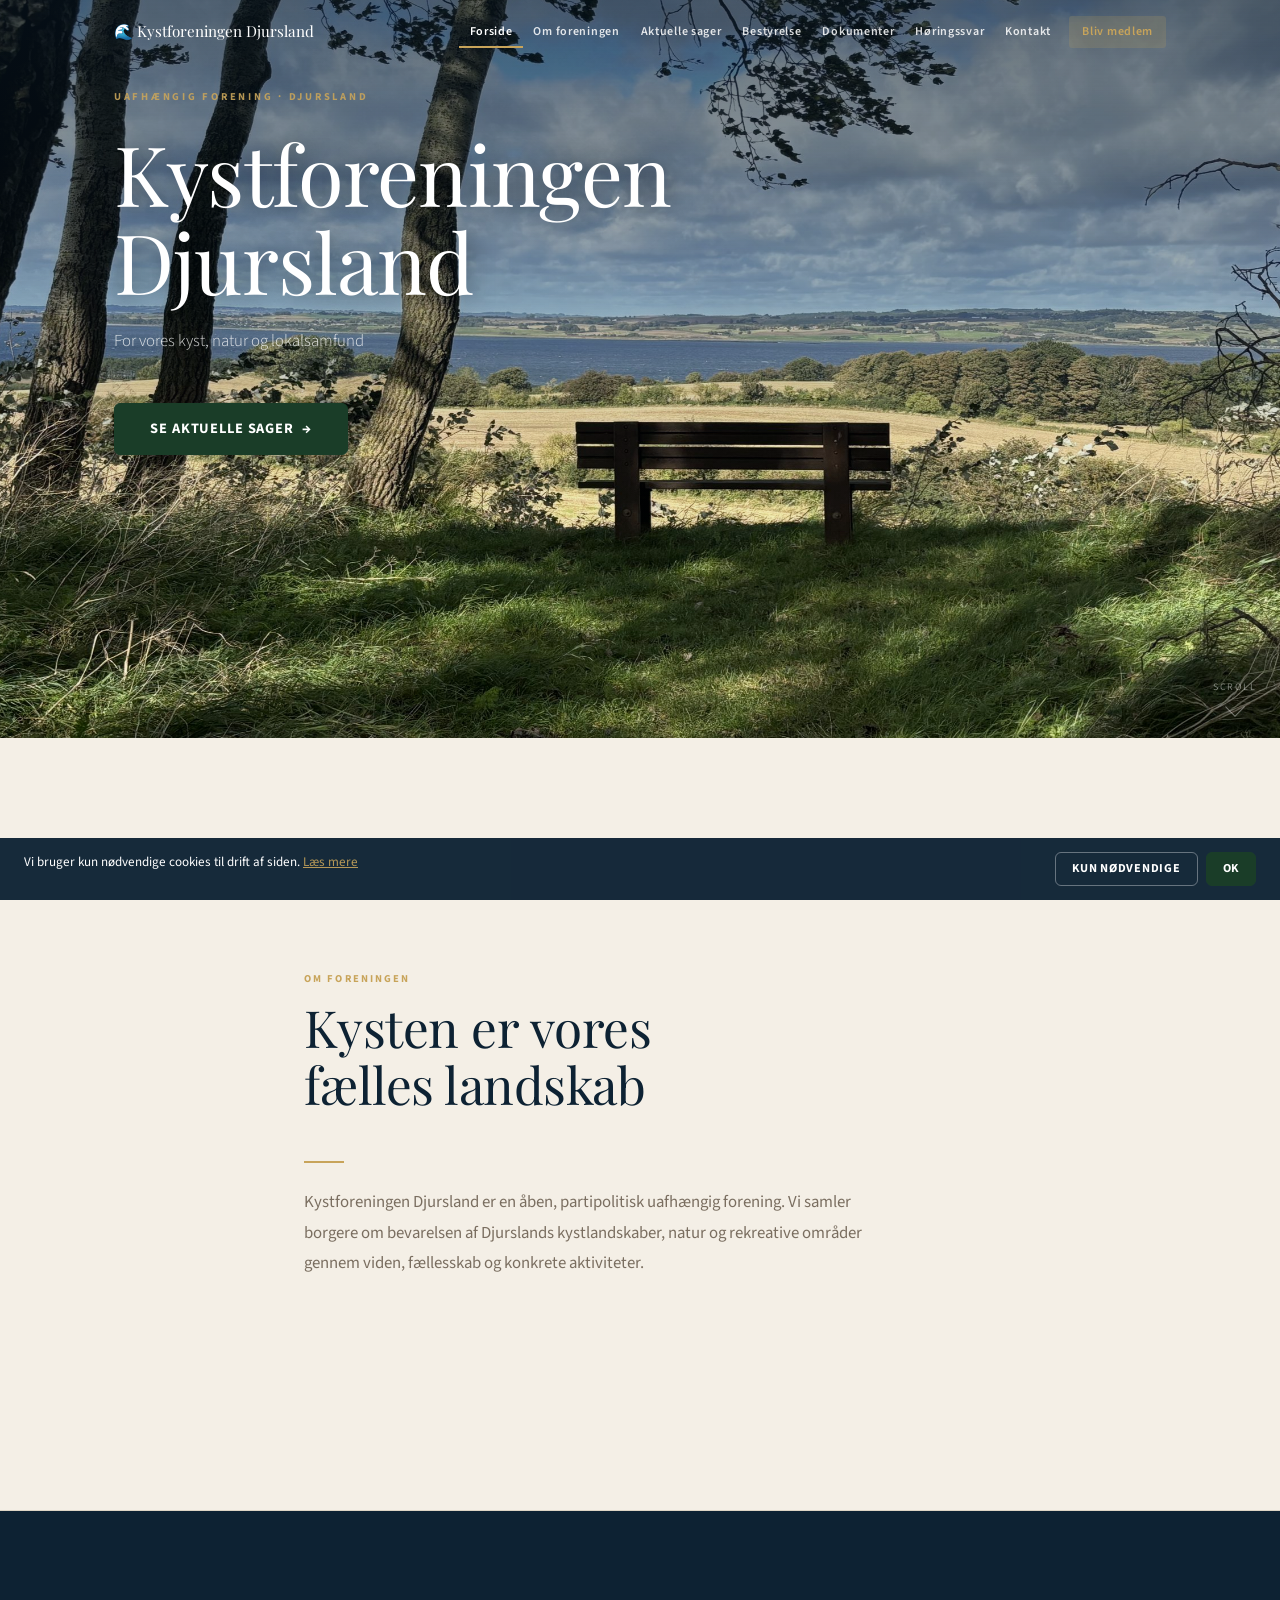
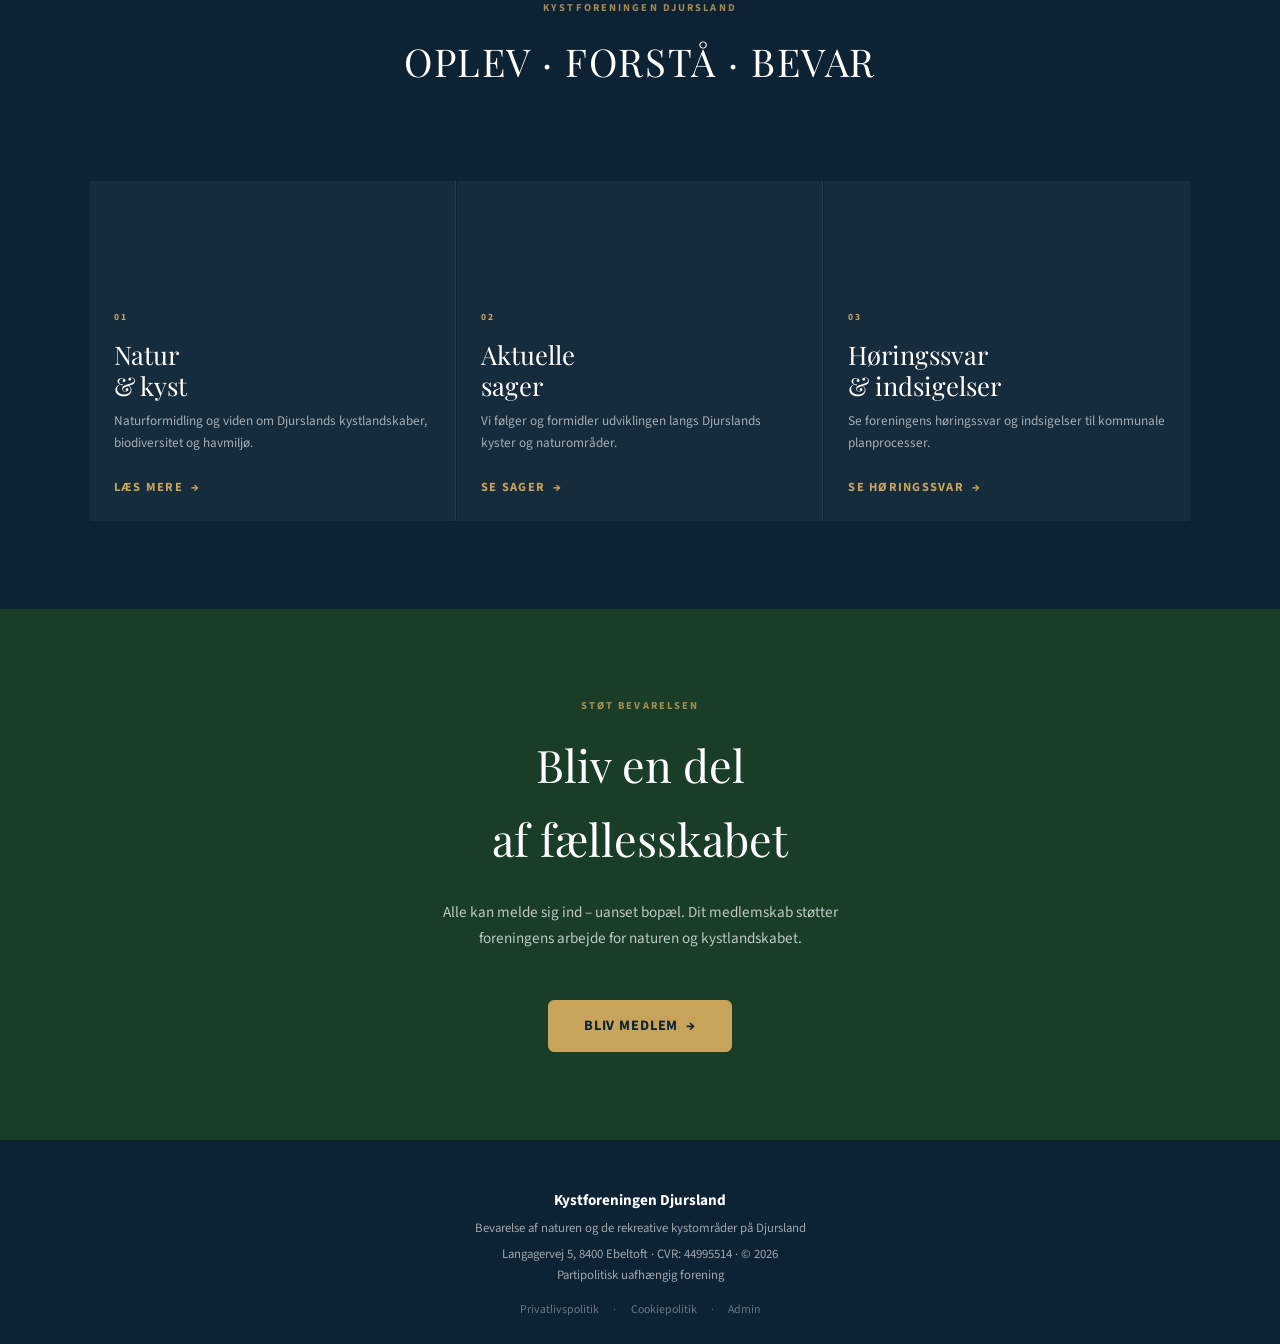
==== commit e8123e8e: "Add files via upload" ====
--- a/rc55/index.html
+++ b/rc55/index.html
@@ -13,8 +13,8 @@
   <meta name="apple-mobile-web-app-title" content="Kystforeningen">
   <meta property="og:title" content="Kystforeningen Djursland">
   <meta property="og:description" content="Bevarelse af naturen og de rekreative kystområder på Djursland">
-  <meta property="og:image" content="https://kystforeningen.dk/assets/hero-kyst.jpg">
-  <meta property="og:url" content="https://kystforeningen.dk">
+  <meta property="og:image" content="https://kystforeningendjursland.dk/assets/hero-kyst.jpg">
+  <meta property="og:url" content="https://kystforeningendjursland.dk">
   <meta property="og:type" content="website">
   <link rel="preconnect" href="https://fonts.googleapis.com">
   <link rel="preconnect" href="https://fonts.gstatic.com" crossorigin>
@@ -347,7 +347,7 @@
       <div class="sag-detalje-panel" id="sag-detalje-panel" aria-live="polite">
         <!-- SAG-INDHOLD: DRÅBY -->
         <div class="sag-detalje-indhold" id="sag-draby">
-          <div class="sag-detalje" id="sag-draby">
+          <div class="sag-detalje">
                       <div class="sag-tabs" role="tablist">
                         <button class="sag-tab" data-tab="draby-baggrund">Baggrund</button>
                         <button class="sag-tab aktiv" data-tab="draby-nyt">Seneste nyt</button>
@@ -379,11 +379,6 @@
                           <strong>Lokalplanforslag sendt i 8 ugers offentlig høring</strong>
                           <p>Syddjurs Byråd har sendt et lokalplanforslag i offentlig høring, der åbner for et nyt sommerhusområde ved Dråby Strand med op til 108 sommerhuse på ca. 16 hektar ca. 2 km øst for Dråby. Hvert hus kan være op til 180 m² med op til 50 m² sekundær bebyggelse. Husene placeres i spredte byggefelter med fælles grønne arealer imellem.</p>
                           <p>Byrådet vedtog at sende forslaget i høring med 21 stemmer for og 6 imod. SF, Enhedslisten, Radikale Venstre og Alternativet stemte imod i dets nuværende form med henvisning til natur, miljø, lokalt nærmiljø og trafikforhold.</p>
-                        </div>
-                        <div class="sag-nyt-item">
-                          <span class="sag-nyt-dato">2. november 2026</span>
-                          <strong>Borgermøde om lokalplanforslaget</strong>
-                          <p>Syddjurs Kommune afholder borgermøde om lokalplanforslaget den 2. november 2026. Borgerne opfordres til at deltage i den 8 ugers offentlige høring og fremsende bemærkninger.</p>
                         </div>
                         <div class="sag-nyt-item">
                           <span class="sag-nyt-dato">Miljøscreening</span>
@@ -497,7 +492,7 @@
                            target="_blank" rel="noopener" class="presse-kort" style="border-color:var(--c-ocean);">
                           <div class="presse-kilde" style="color:var(--c-ocean);">Syddjurs Kommune</div>
                           <div class="presse-overskrift">Lokalplaner – Syddjurs Kommune</div>
-                          <div class="presse-beskr">Kommunens oversigt over lokalplaner, herunder forslag der berører sommerhusområder ved Dråby. Søg på Lokalplanforslag 472.</div>
+                          <div class="presse-beskr">Kommunens oversigt over lokalplaner, herunder forslag der berører sommerhusområder ved Dråby. Søg på Lokalplanforslag 474.</div>
                           <div class="presse-laes">Gå til lokalplaner ↗</div>
                         </a>
                         <a href="https://aabendagsorden.syddjurs.dk"
@@ -532,7 +527,7 @@
 
         <!-- SAG-INDHOLD: VOSNÆS -->
         <div class="sag-detalje-indhold" id="sag-vosnæs">
-          <div class="sag-detalje" id="sag-vosnæs">
+          <div class="sag-detalje">
                       <div class="sag-tabs" role="tablist">
                         <button class="sag-tab" data-tab="vosnæs-baggrund">Baggrund</button>
                         <button class="sag-tab aktiv" data-tab="vosnæs-nyt">Seneste nyt</button>
@@ -686,7 +681,7 @@
 
         <!-- SAG-INDHOLD: GROBUND -->
         <div class="sag-detalje-indhold" id="sag-grobund">
-          <div class="sag-detalje" id="sag-grobund">
+          <div class="sag-detalje">
                       <div class="sag-tabs" role="tablist">
                         <button class="sag-tab" data-tab="grobund-baggrund">Baggrund</button>
                         <button class="sag-tab aktiv" data-tab="grobund-nyt">Seneste nyt</button>
@@ -789,7 +784,7 @@
 
         <!-- SAG-INDHOLD: HJELM -->
         <div class="sag-detalje-indhold" id="sag-hjelm">
-          <div class="sag-detalje" id="sag-hjelm">
+          <div class="sag-detalje">
                       <div class="sag-tabs">
                         <button class="sag-tab" data-tab="hjelm-baggrund">Baggrund</button>
                         <button class="sag-tab aktiv" data-tab="hjelm-nyt">Seneste nyt</button>
@@ -894,7 +889,7 @@
 
         <!-- SAG-INDHOLD: FJELLERUP -->
         <div class="sag-detalje-indhold" id="sag-fjellerup">
-          <div class="sag-detalje" id="sag-fjellerup">
+          <div class="sag-detalje">
                       <div class="sag-tabs" role="tablist">
                         <button class="sag-tab" data-tab="fjellerup-baggrund">Baggrund</button>
                         <button class="sag-tab aktiv" data-tab="fjellerup-nyt">Seneste nyt</button>
@@ -1003,7 +998,7 @@
                            target="_blank" rel="noopener" class="presse-kort">
                           <div class="presse-kilde">NorddjursLIV</div>
                           <div class="presse-overskrift">Storslåede planer i Fjellerup: Forfaldent byggeri kan blive til turiststed med butikker og spisesteder</div>
-                          <div class="presse-beskr">Artikel om kommunens planer for den tidligere Makrelfabrik og øvrig stranddudvikling ved Fjellerup.</div>
+                          <div class="presse-beskr">Artikel om kommunens planer for den tidligere Makrelfabrik og øvrig strandudvikling ved Fjellerup.</div>
                           <div class="presse-laes">Læs artiklen ↗</div>
                         </a>
                         <a href="https://norddjursliv.dk/haaabet-er-lysegroennt-i-fjellerup/"
--- a/rc55/css/styles.css
+++ b/rc55/css/styles.css
@@ -270,9 +270,14 @@
 /* ── INTRO ───────────────────────────────────────────────────────── */
 #intro {
   padding: var(--sp-2xl) var(--sp-md);
-  background: var(--c-white);
-}
-.intro-inner { max-width: 760px; margin: 0 auto; }
+  background: var(--c-cream);
+  border-bottom: 1px solid var(--c-border);
+}
+.intro-inner {
+  max-width: 760px; margin: 0 auto;
+  border-left: 3px solid var(--c-gold);
+  padding-left: var(--sp-md);
+}
 .intro-statement {
   font-family: var(--font-display);
   font-size: clamp(1.9rem, 4vw, 3.2rem);
@@ -791,7 +796,21 @@
   .bst-grid { grid-template-columns: repeat(2, 1fr); }
   .mb-perks, .mb-form { padding-left: var(--sp-md); padding-right: var(--sp-md); }
   .besked-btns { flex-direction: column; }
-  #cookie-banner { flex-direction: column; }
+  #cookie-banner {
+    flex-direction: column;
+    padding: .7rem var(--sp-md);
+    gap: .55rem;
+    font-size: .79rem;
+  }
+  #cookie-banner p {
+    min-width: 0;
+    margin: 0;
+    line-height: 1.4;
+  }
+  .ck-btns {
+    width: 100%;
+    justify-content: flex-end;
+  }
   .om-pillars { grid-template-columns: 1fr 1fr; }
   /* MOBIL: reducer sektionsafstande generelt */
   .section-hdr { margin-bottom: var(--sp-md); }
@@ -928,15 +947,22 @@
 .btn-laes-sag:hover::after { transform: translateX(4px); }
 .btn-laes-sag.aktiv::after { content: '↑'; }
 @media (max-width: 768px) {
-  /* Kort stables lodret – naturlig højde */
+  /* Kort stables lodret – naturlig højde, ingen tomme grid-celler */
   .sag-grid-3 {
-    grid-template-columns: 1fr;
+    display: flex;
+    flex-direction: column;
     gap: var(--sp-md);
   }
-  /* Ophæv 5-korts-grid-positionering på mobil */
+  /* Ophæv 5-korts-grid-positionering på mobil (ikke nødvendigt med flex, men sikrer ren override) */
   .sag-grid-3 > .sag-kort-3:nth-child(4),
   .sag-grid-3 > .sag-kort-3:nth-child(5) {
     grid-column: auto;
+    width: 100%;
+  }
+  /* Billedhøjde reduceret lidt på mobil */
+  .sag-kort-3-img-wrap,
+  .sag-kort-3 .sag-kort-img {
+    height: 160px;
   }
   /* Faner: reduceret størrelse på smalle skærme */
   .sag-tab {
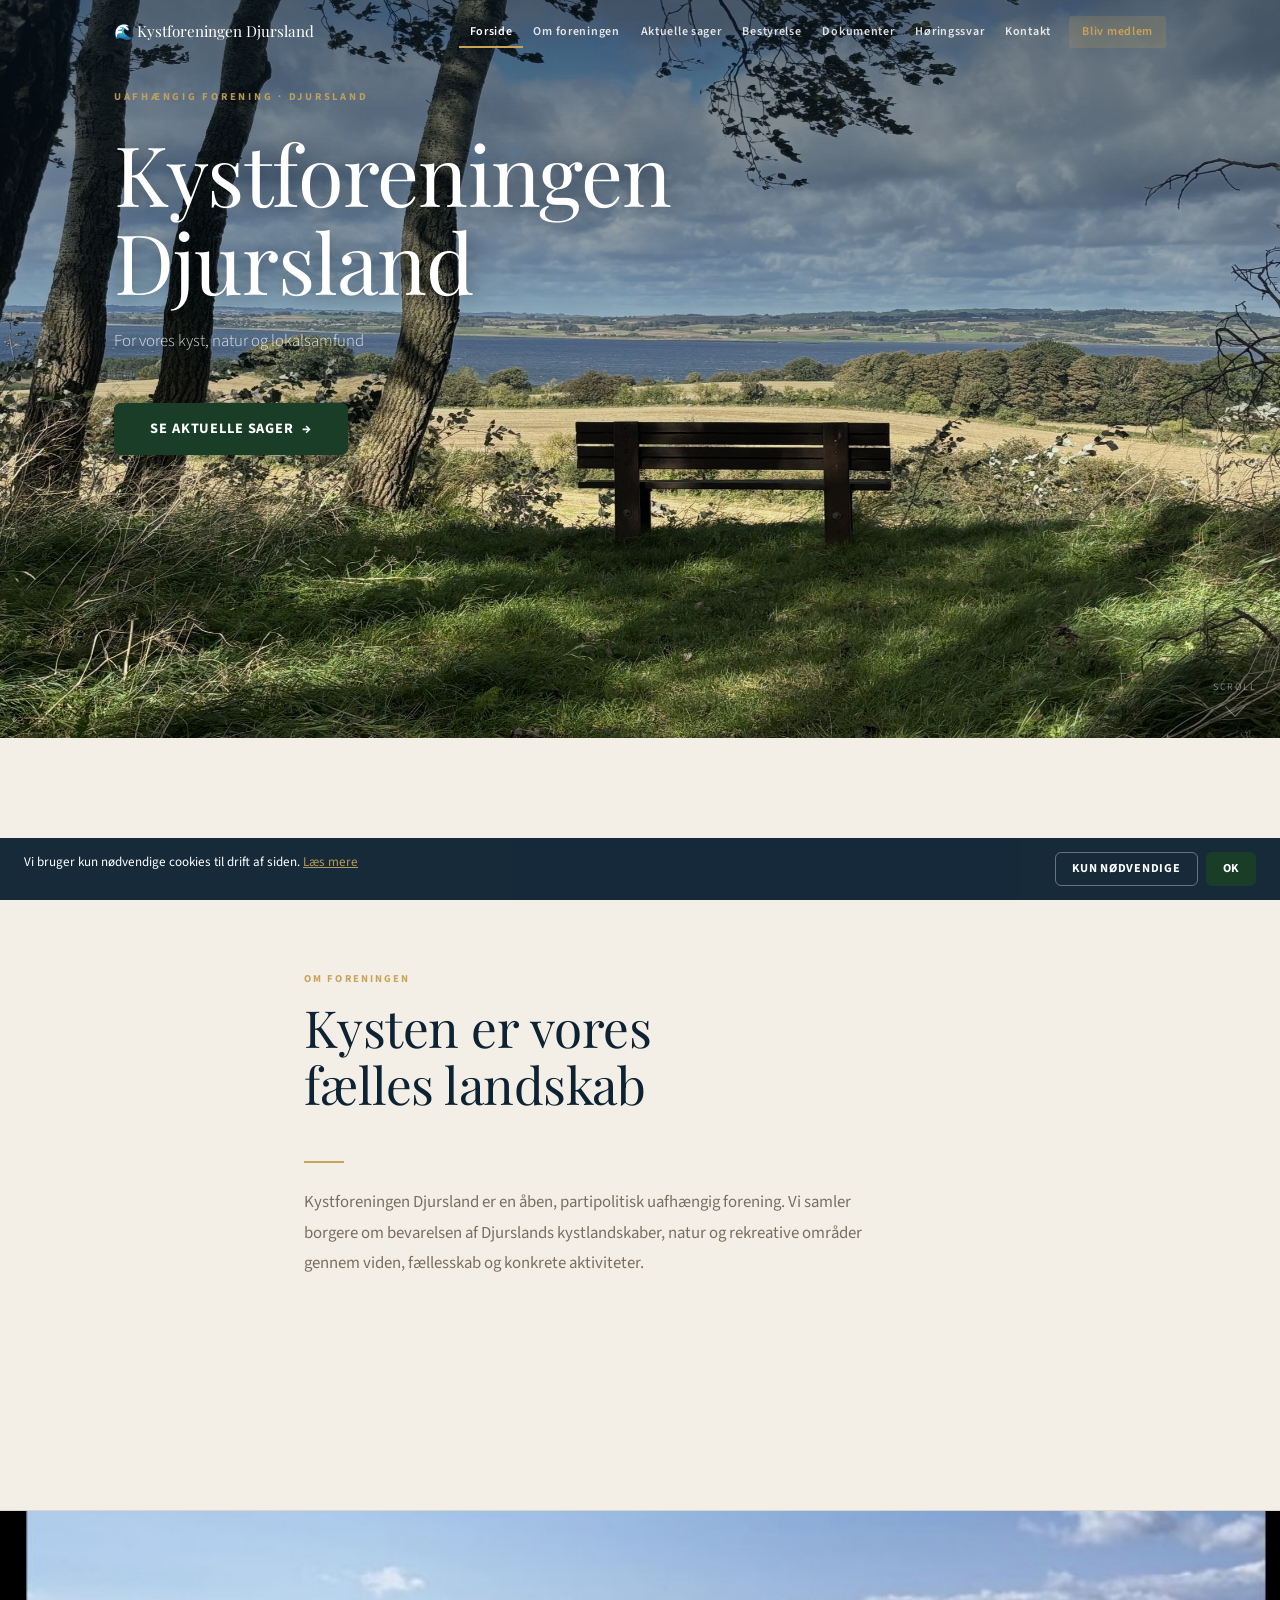
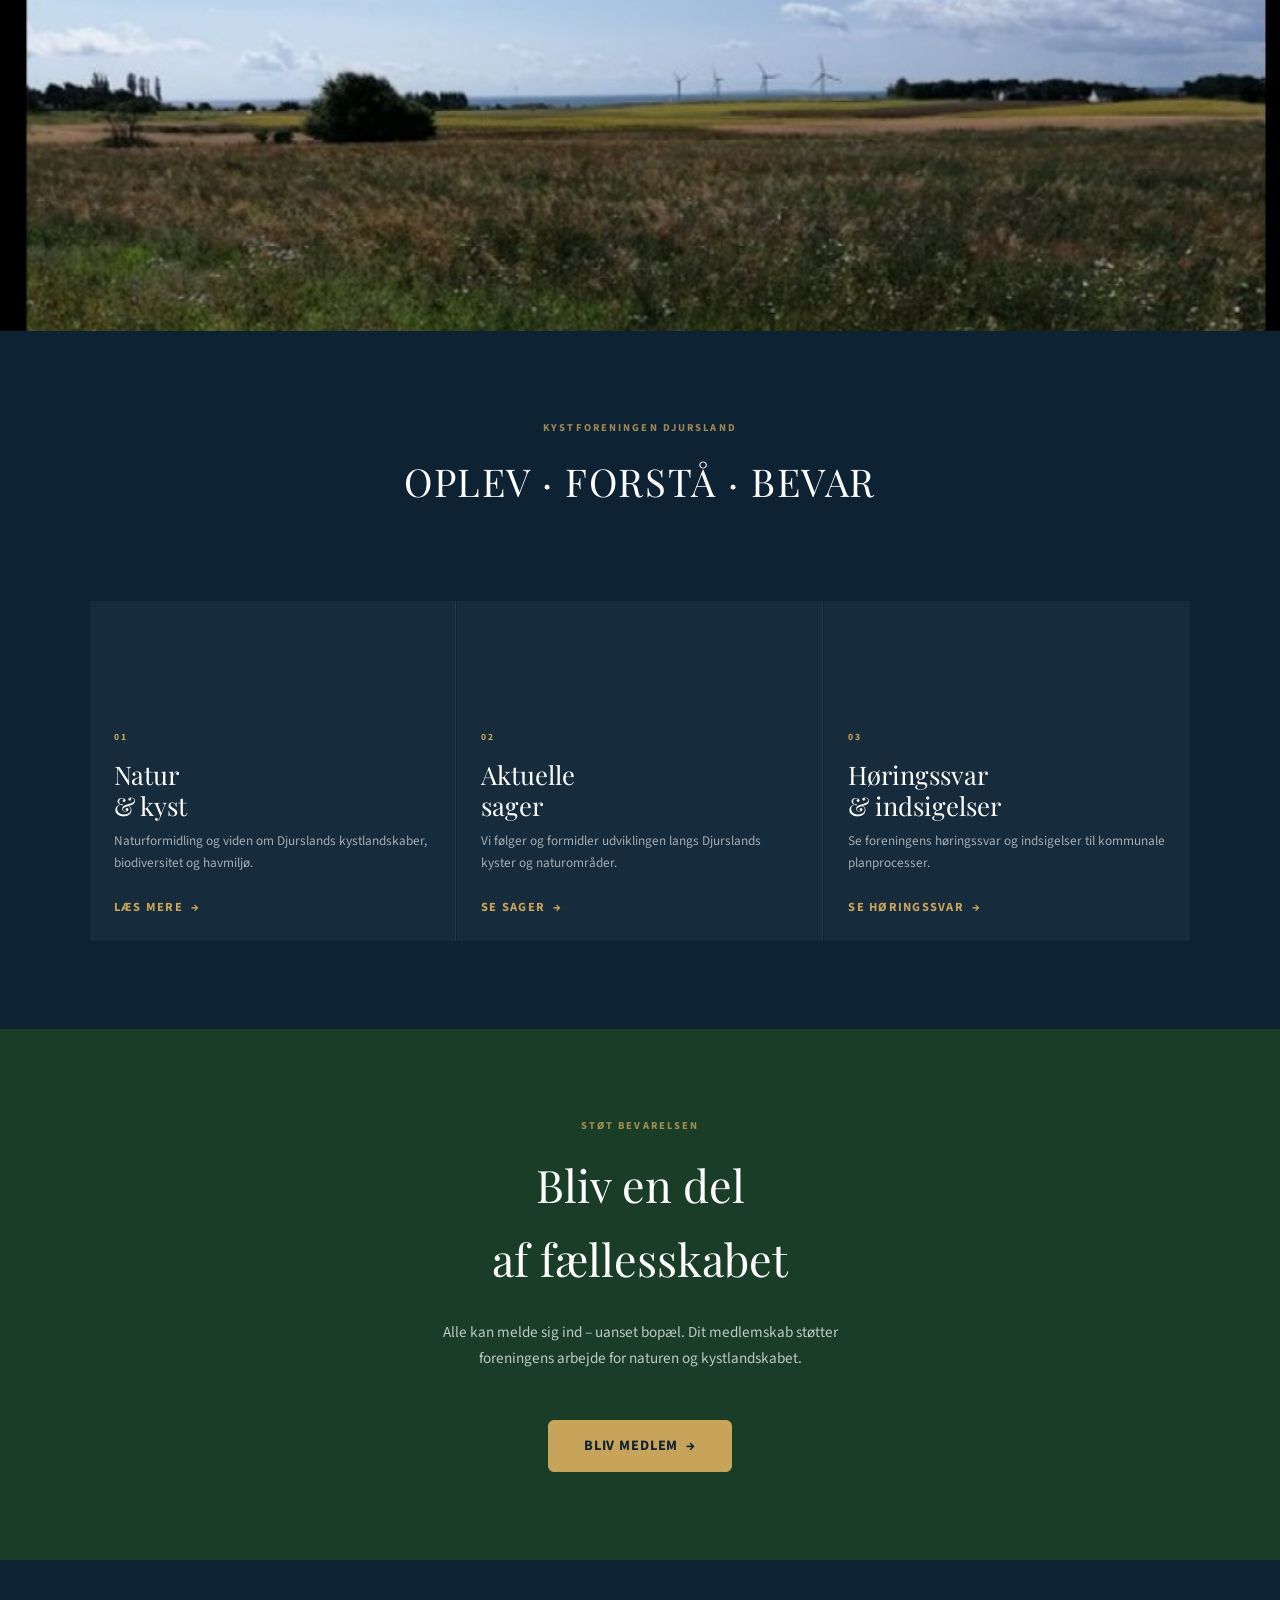
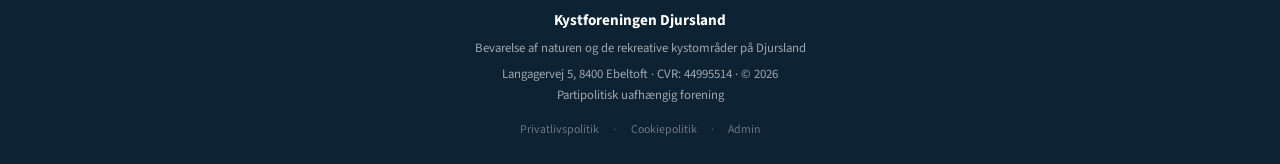
==== commit 5b2b0c71: "Add files via upload" ====
--- a/rc55/index.html
+++ b/rc55/index.html
@@ -104,6 +104,15 @@
     </div>
   </section>
 
+  <!-- LANDSKABSBILLEDE – Ålerne-kystlandskab -->
+  <section aria-label="Kystlandskabet ved Ålerne" style="padding:0;margin:0;overflow:hidden;">
+    <figure style="margin:0;padding:0;line-height:0;">
+      <img src="assets/landskab-aalerne.jpg"
+           alt="Åbent kystlandskab ved Ålerne på Djursland med blomstereng i forgrunden og vindmøller i horisonten – det naturlandskab Kystforeningen arbejder for at bevare"
+           style="width:100%;max-height:420px;object-fit:cover;object-position:center 40%;display:block;">
+    </figure>
+  </section>
+
   <!-- MØRKEBLÅ SEKTION: OPLEV · FORSTÅ · BEVAR -->
   <section class="dark-section" aria-label="Hvad vi tilbyder">
     <div class="dark-section-hdr">
@@ -778,6 +787,28 @@
                           <div class="presse-beskr">Kommunens officielle projektside for Helhedsplan for Ålerne, vedtaget af byrådet den 25. juni 2025. En helhedsplan er ikke juridisk bindende og giver ikke i sig selv ret til at bygge – en lokalplan skal vedtages særskilt.</div>
                           <div class="presse-laes">Gå til projektside ↗</div>
                         </a>
+                        <a href="https://www.syddjurs.dk/media/qedlfqzv/helhedsplan-for-aalerne_endelig-version.pdf"
+                           target="_blank" rel="noopener" class="presse-kort" style="border-color:var(--c-ocean);">
+                          <div class="presse-kilde" style="color:var(--c-ocean);">Syddjurs Kommune · Juni 2025</div>
+                          <div class="presse-overskrift">Vedtaget helhedsplan for Ålerne (PDF)</div>
+                          <div class="presse-beskr">Den endelige vedtagne helhedsplan for Ålerne, godkendt af byrådet i juni 2025. Direkte link til kommunens officielle PDF-dokument.</div>
+                          <div class="presse-laes">Hent PDF ↗</div>
+                        </a>
+                        <a href="https://2025.syddjurs.dk/da/hoeringer-og-afgoerelser/oversigt/helhedsplan-for-aalerne-tidlig-hoering/"
+                           target="_blank" rel="noopener" class="presse-kort" style="border-color:var(--c-ocean);">
+                          <div class="presse-kilde" style="color:var(--c-ocean);">Syddjurs Kommune · Høringsportal</div>
+                          <div class="presse-overskrift">Høringssvar fra borgerne – tidlig høring om Ålerne</div>
+                          <div class="presse-beskr">Kommunens høringsside med borgernes indsendte høringssvar til den tidlige høring om Helhedsplanen for Ålerne.</div>
+                          <div class="presse-laes">Se borgernes høringssvar ↗</div>
+                        </a>
+                        <div style="margin-top:var(--sp-md);padding-top:var(--sp-md);border-top:1px solid var(--c-border);">
+                          <a href="https://www.syddjurs.dk/politik/udviklingsprojekter/helhedsplan-for-aalerne"
+                             target="_blank" rel="noopener"
+                             class="btn btn-ocean"
+                             style="display:inline-flex;align-items:center;gap:.5rem;background:var(--c-ocean,#1a6e8e);color:#fff;padding:.65rem 1.2rem;border-radius:6px;font-size:.88rem;font-weight:600;text-decoration:none;">
+                            Følg sagen hos Syddjurs Kommune <span>↗</span>
+                          </a>
+                        </div>
                       </div>
                     </div>
         </div><!-- /sag-grobund -->
@@ -1149,7 +1180,7 @@
             <span class="icon">📄</span>
             <div class="info">
               <strong>Vedtægter – Kystforeningen Djursland</strong>
-              <span>Vedtaget på stiftende generalforsamling 25. juli 2024</span>
+              <span>Vedtaget 25. juli 2024 · Ændret på generalforsamling 25. september 2026</span>
             </div>
             <span class="dl">⬇</span>
           </a>
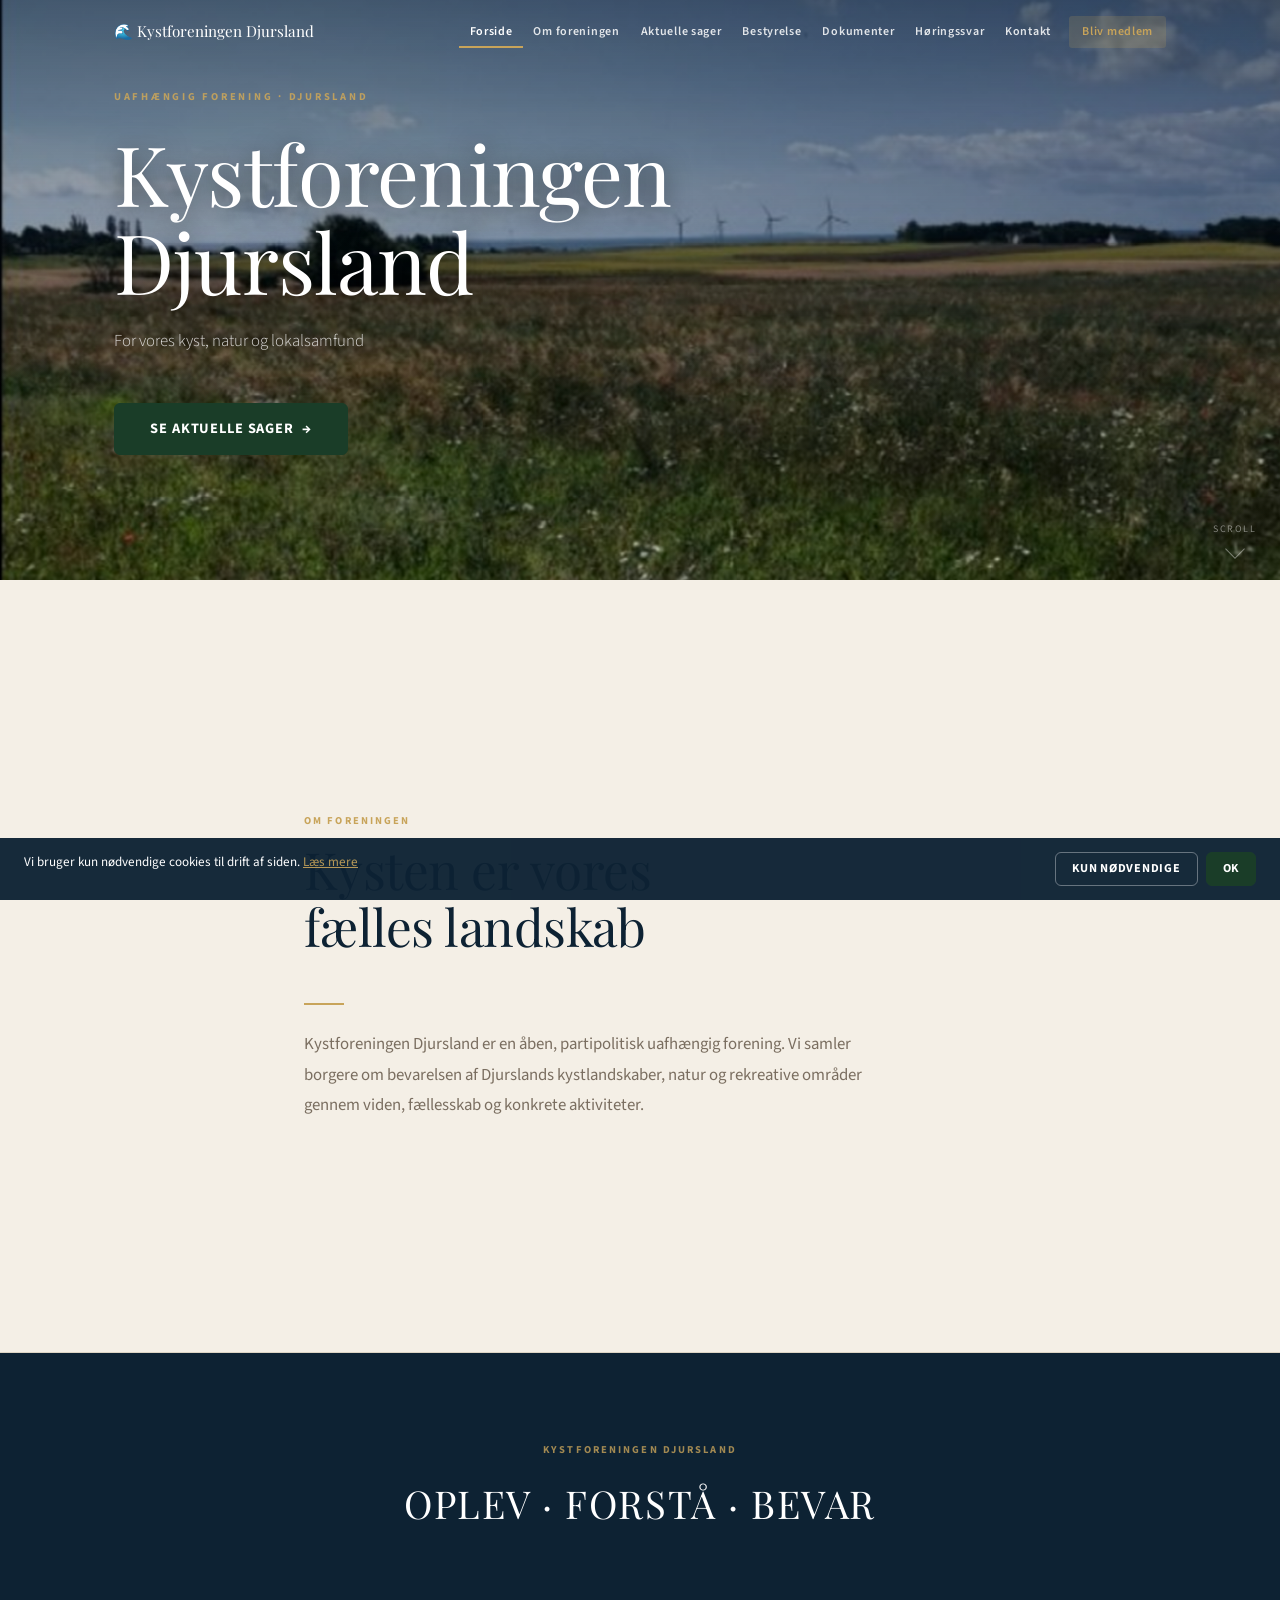
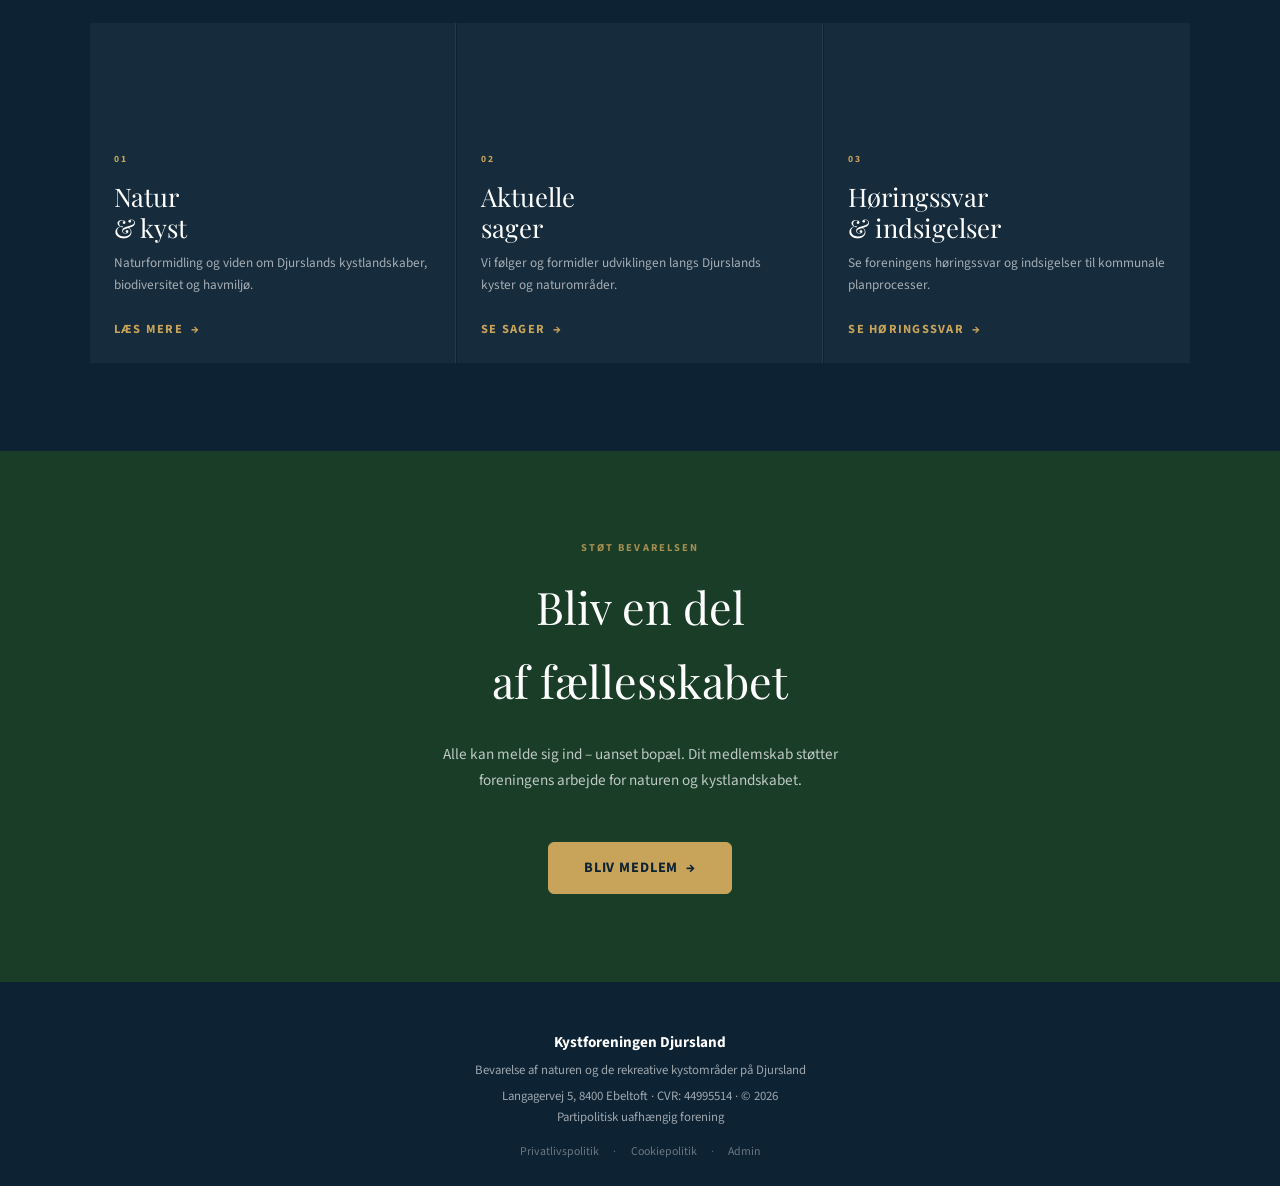
==== commit 89f8ab8b: "Add files via upload" ====
--- a/rc55/index.html
+++ b/rc55/index.html
@@ -104,14 +104,6 @@
     </div>
   </section>
 
-  <!-- LANDSKABSBILLEDE – Ålerne-kystlandskab -->
-  <section aria-label="Kystlandskabet ved Ålerne" style="padding:0;margin:0;overflow:hidden;">
-    <figure style="margin:0;padding:0;line-height:0;">
-      <img src="assets/landskab-aalerne.jpg"
-           alt="Åbent kystlandskab ved Ålerne på Djursland med blomstereng i forgrunden og vindmøller i horisonten – det naturlandskab Kystforeningen arbejder for at bevare"
-           style="width:100%;max-height:420px;object-fit:cover;object-position:center 40%;display:block;">
-    </figure>
-  </section>
 
   <!-- MØRKEBLÅ SEKTION: OPLEV · FORSTÅ · BEVAR -->
   <section class="dark-section" aria-label="Hvad vi tilbyder">
--- a/rc55/css/styles.css
+++ b/rc55/css/styles.css
@@ -193,13 +193,13 @@
 /* ── HERO ────────────────────────────────────────────────────────── */
 .hero {
   position: relative;
-  width: 100%; height: 82vh; min-height: 560px; max-height: 900px;
+  width: 100%; height: 72vh; min-height: 480px; max-height: 580px;
   display: flex; align-items: flex-start;
   overflow: hidden; color: #fff;
 }
 .hero-bg {
   position: absolute; inset: 0; z-index: 0;
-  background: url('../assets/hero-kyst.jpg') center 38% / cover no-repeat;
+  background: url('../assets/landskab-aalerne.jpg') center 42% / cover no-repeat;
   animation: kenburns 24s ease-out forwards;
   transform-origin: center center;
 }
@@ -1027,14 +1027,14 @@
 
 /* ── MOBIL FORSIDE SPACING (mål: 390–430px) ─────────────────── */
 @media (max-width: 768px) {
-  /* Hero: portrait-billede på mobil – lidt højere for at bænken ses */
+  /* Hero: landskabsbillede – tilpas højde til 881×663 format */
   .hero {
-    min-height: 460px;
-    height: 75vh;
+    min-height: 360px;
+    height: 56vw; /* bevarer billedets ~3:2 ratio på mobil */
+    max-height: 480px;
   }
   .hero-bg {
-    background-image: url('../assets/hero-kyst-mobil.jpg');
-    background-position: center 35%;
+    background-position: center 38%;
   }
   /* CTA flyttes ~190px ned fra undertekst (110px ekstra ift. RC5.3) */
   .hero-sub {
